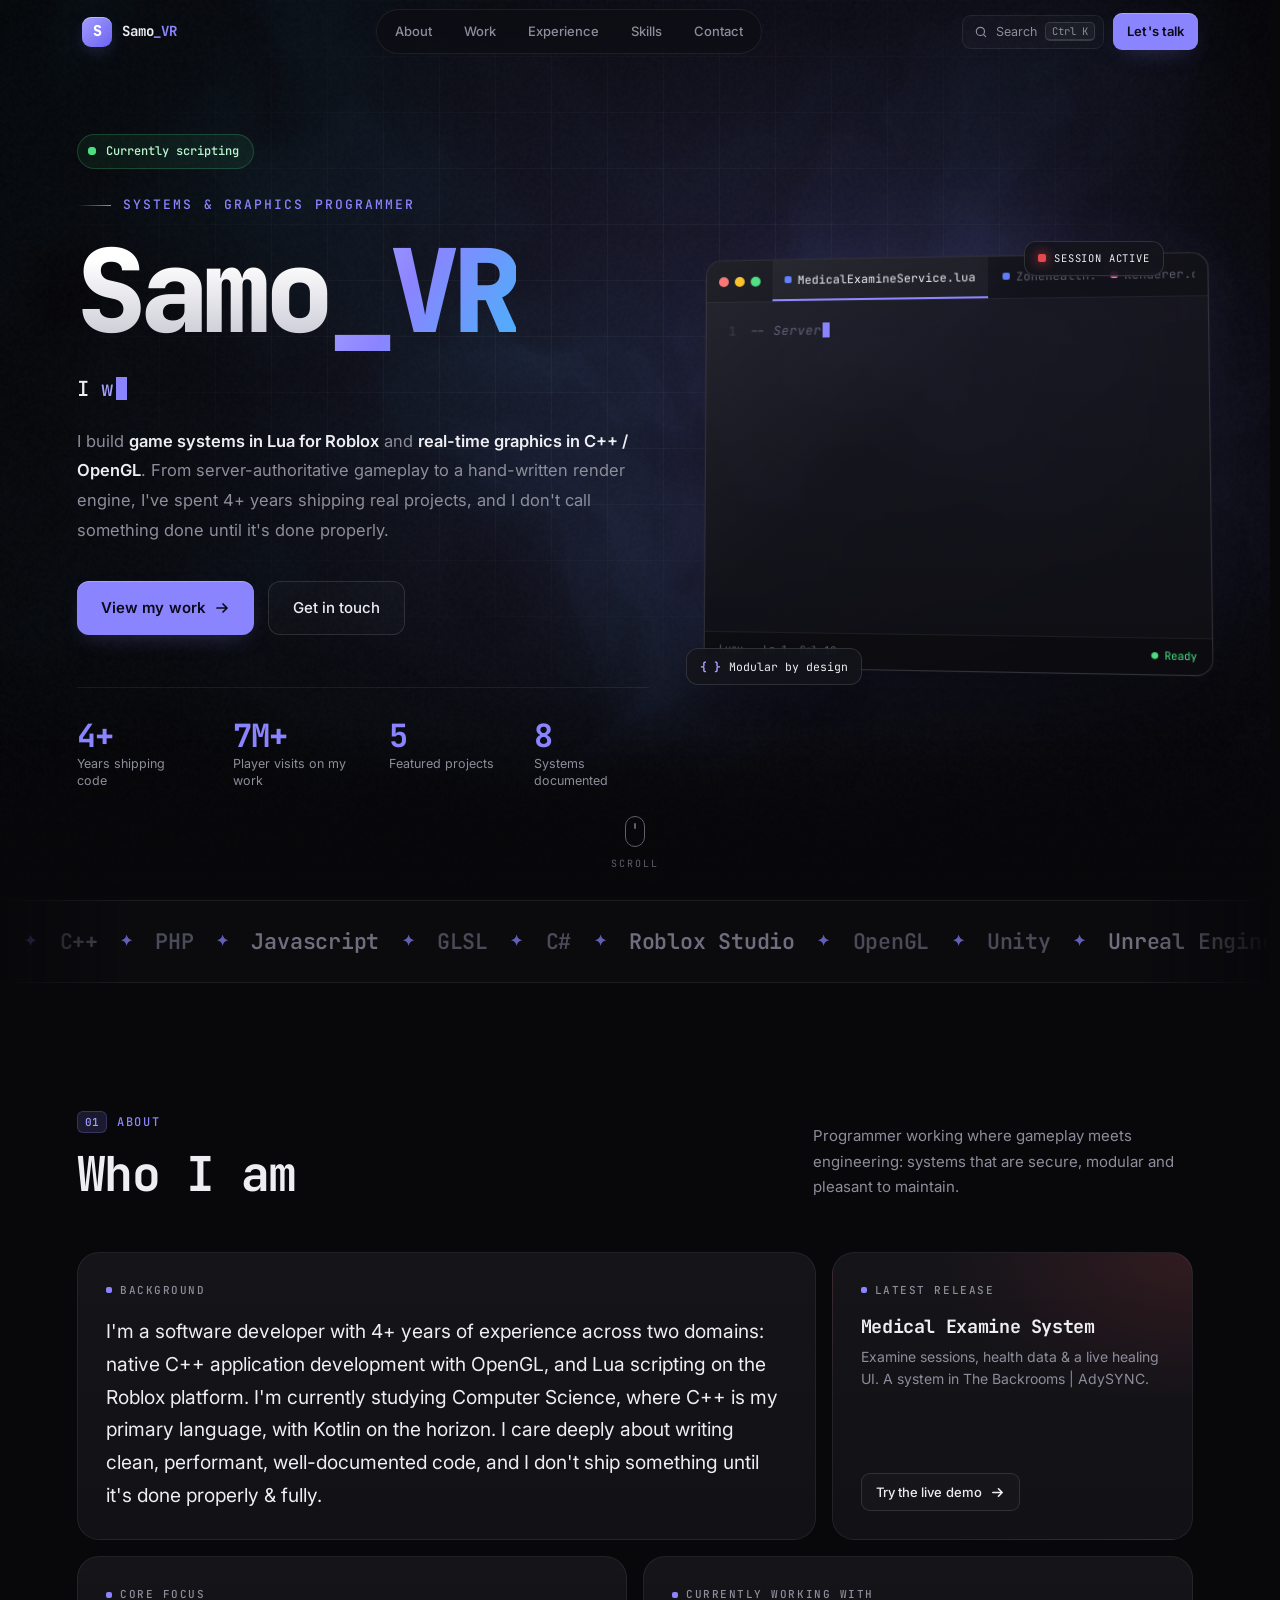
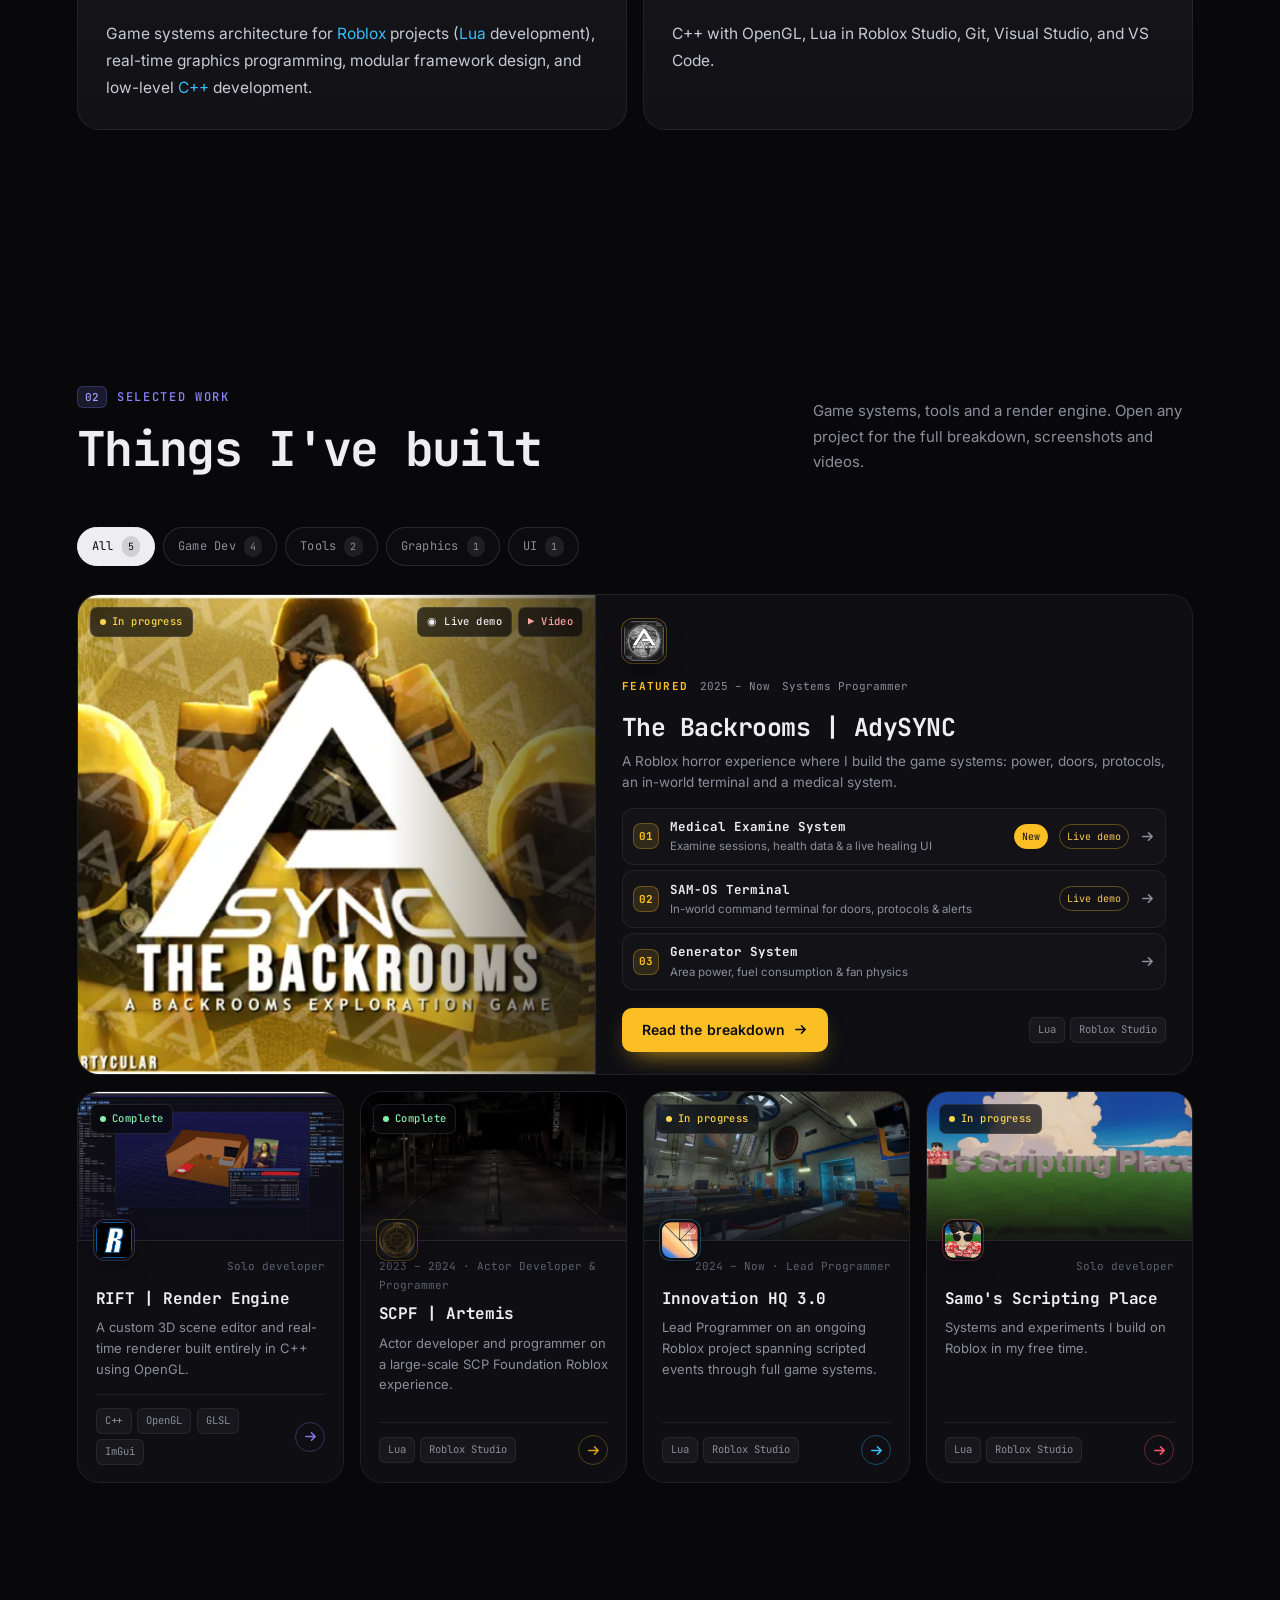
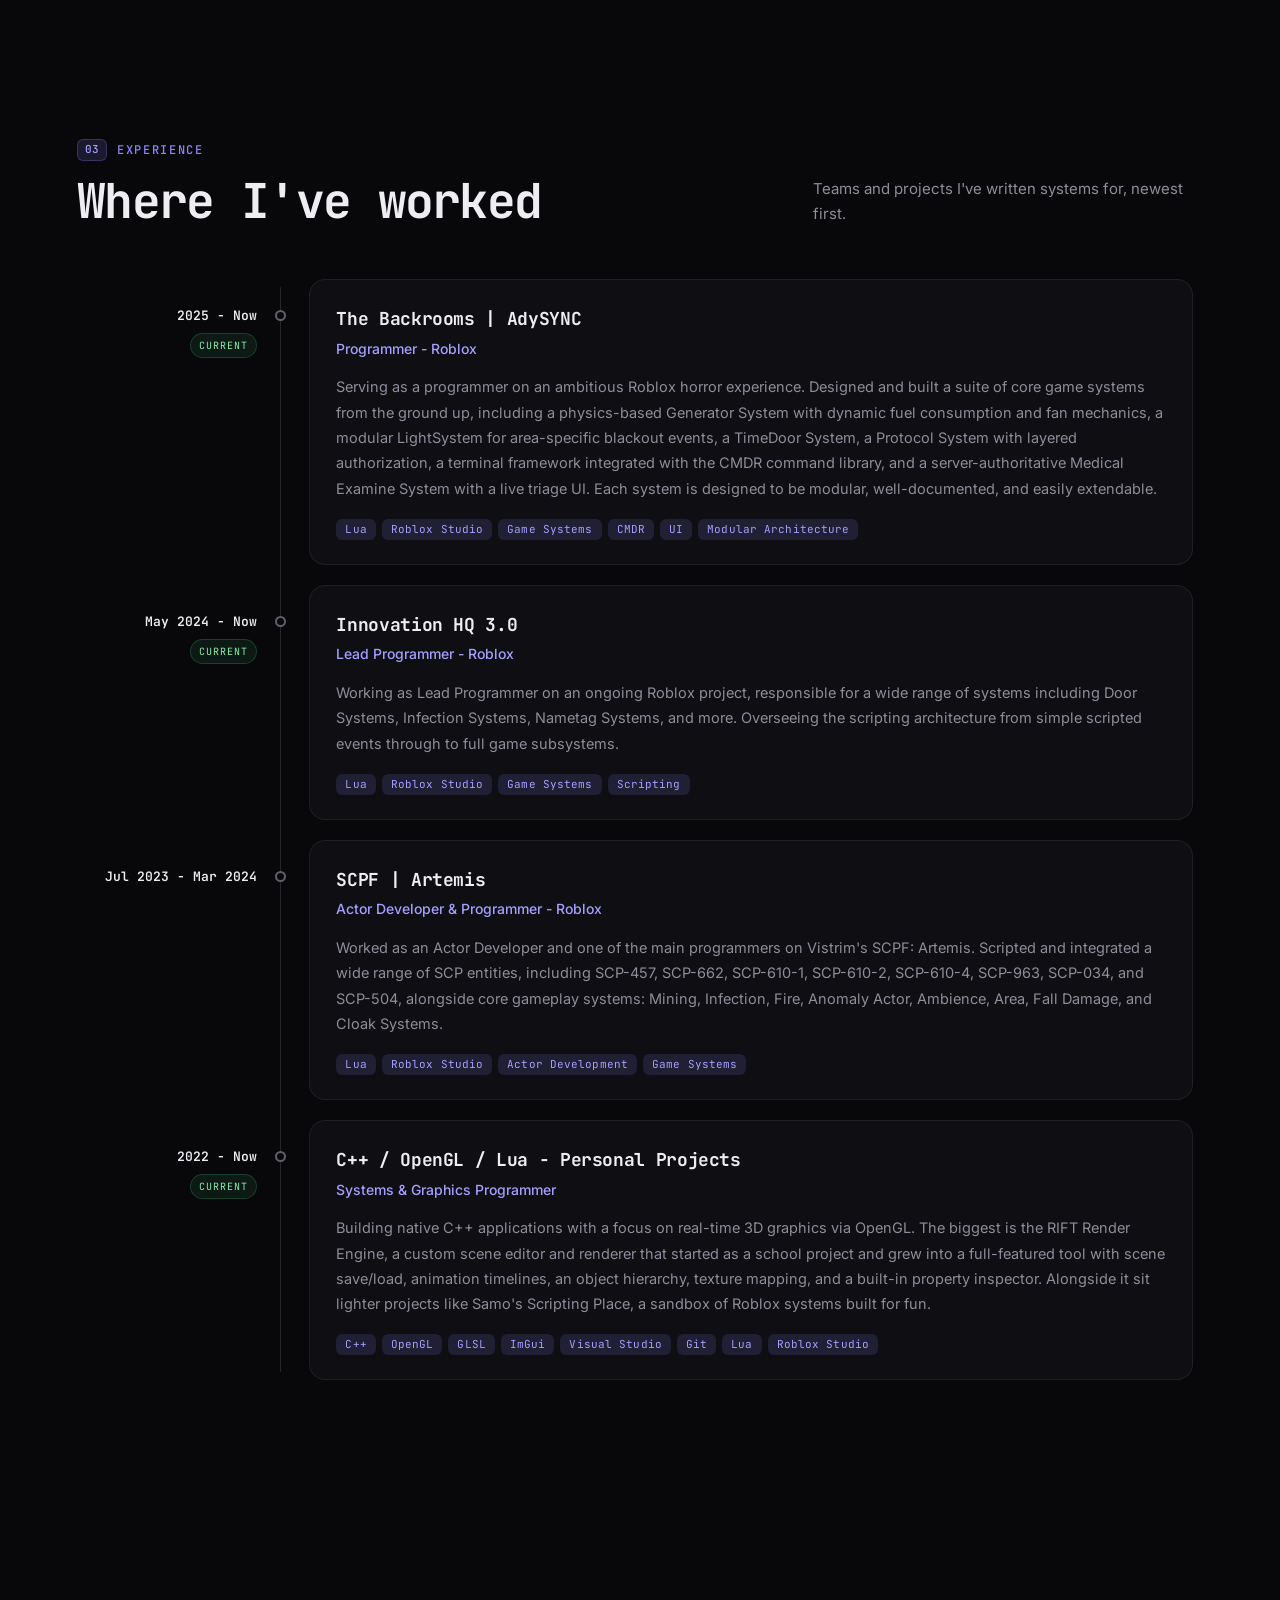
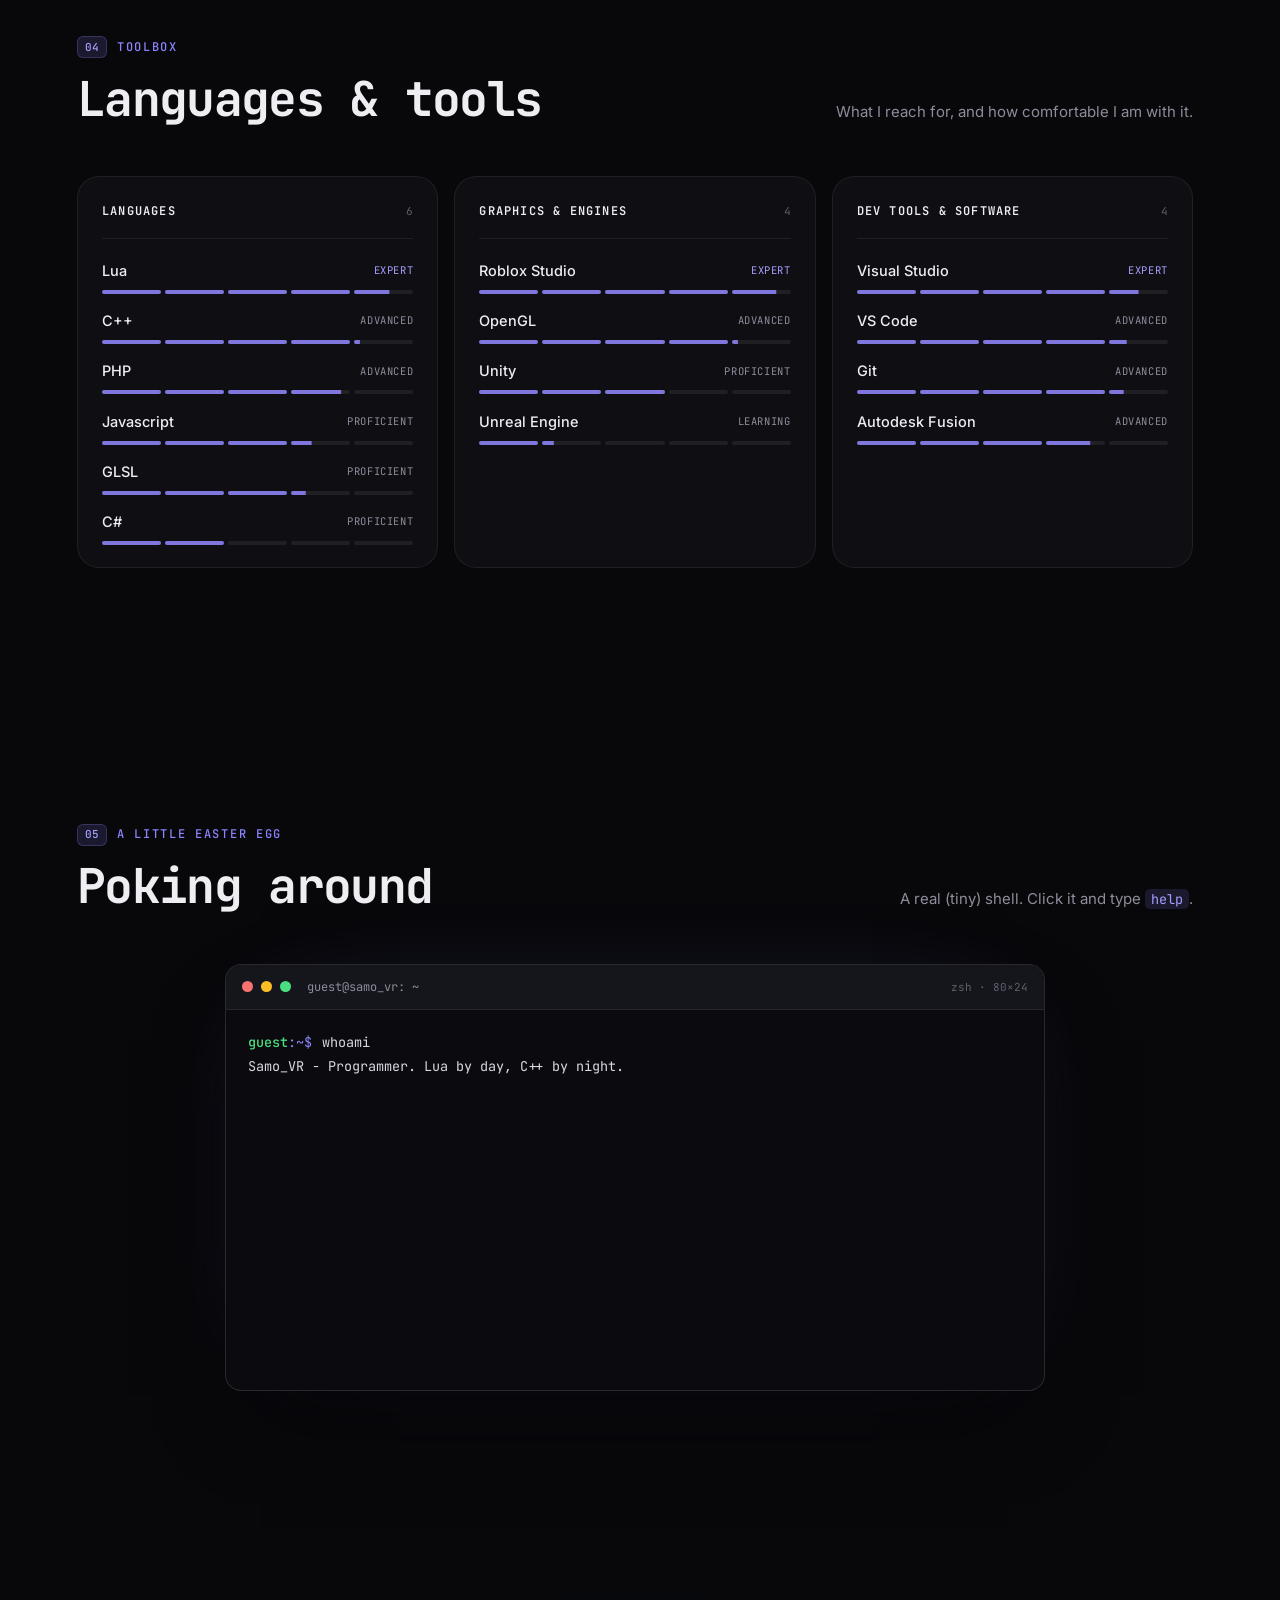
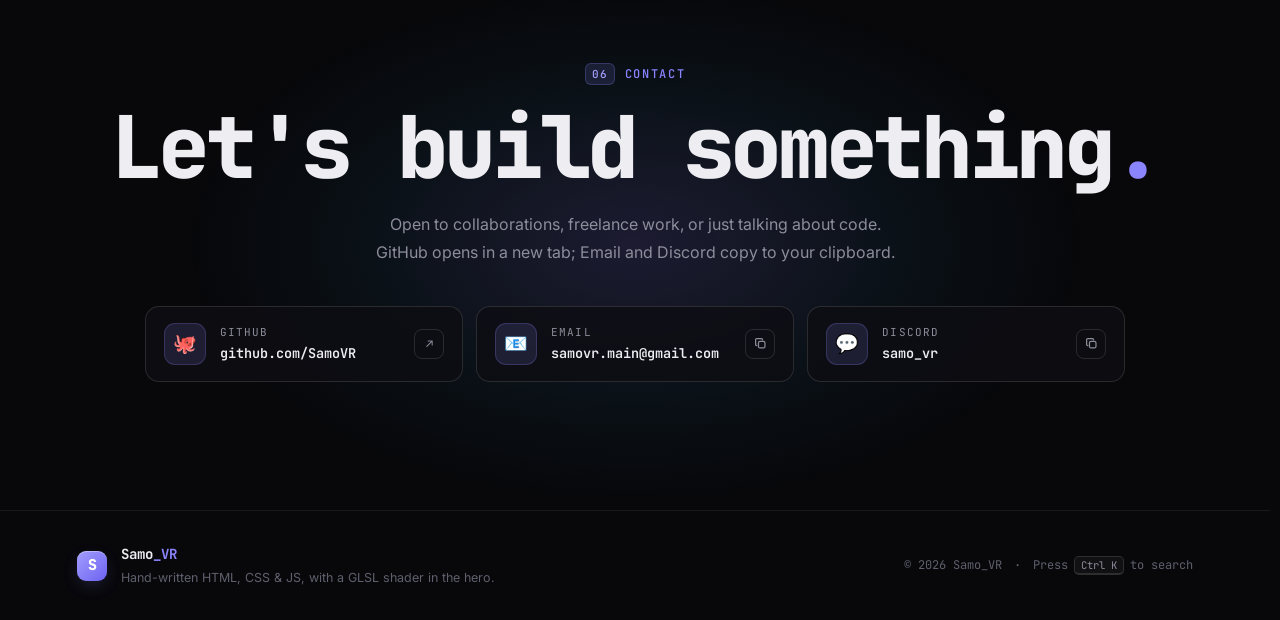
==== index.html @ 9af2785e "Fix stale-cache breakage, split site data, smaller project cards - Version every CSS/JS URL so deplo" ====
<!DOCTYPE html>
<html lang="en">
<head>
<meta charset="UTF-8">
<meta name="viewport" content="width=device-width, initial-scale=1.0">
<title>Samo_VR · Systems &amp; Graphics Programmer</title>

<!-- ── Discoverability basics ── -->
<meta name="description" content="Samo_VR builds server-authoritative game systems in Lua for Roblox and real-time graphics in C++ / OpenGL. Browse projects, systems breakdowns, videos and experience.">
<meta name="author" content="Samo_VR">
<link rel="canonical" href="https://samovr.github.io/">
<meta name="theme-color" content="#08080b">
<meta name="color-scheme" content="dark">

<!-- Open Graph (Facebook, Discord, LinkedIn, etc.) -->
<meta property="og:type" content="website">
<meta property="og:title" content="Samo_VR · Systems & Graphics Programmer">
<meta property="og:description" content="Game systems in Lua for Roblox, real-time graphics in C++ / OpenGL. Projects, system breakdowns and videos.">
<meta property="og:url" content="https://samovr.github.io/">
<meta property="og:site_name" content="Samo_VR">
<meta property="og:image" content="https://samovr.github.io/images/og-card.png">
<meta property="og:image:width" content="1200">
<meta property="og:image:height" content="630">
<meta property="og:image:alt" content="Samo_VR, Systems & Graphics Programmer">

<!-- Twitter Card -->
<meta name="twitter:card" content="summary_large_image">
<meta name="twitter:title" content="Samo_VR · Systems & Graphics Programmer">
<meta name="twitter:description" content="Game systems in Lua for Roblox, real-time graphics in C++ / OpenGL.">
<meta name="twitter:image" content="https://samovr.github.io/images/og-card.png">

<link rel="icon" href="images/favicon.svg" type="image/svg+xml">

<script type="application/ld+json">
{
  "@context": "https://schema.org",
  "@type": "Person",
  "name": "Samo_VR",
  "url": "https://samovr.github.io/",
  "jobTitle": "Systems & Graphics Programmer",
  "sameAs": ["https://github.com/SamoVR"],
  "knowsAbout": ["Lua", "Roblox Studio", "C++", "OpenGL", "GLSL", "Game systems architecture"]
}
</script>

<link rel="preconnect" href="https://fonts.googleapis.com">
<link rel="preconnect" href="https://fonts.gstatic.com" crossorigin>
<link href="https://fonts.googleapis.com/css2?family=Inter:wght@300;400;500;600;700&family=JetBrains+Mono:wght@400;500;600;700;800&display=swap" rel="stylesheet">
<link rel="stylesheet" href="css/shared.css?v=20261021c">
<link rel="stylesheet" href="css/portfolio.css?v=20261021c">
<link rel="stylesheet" href="css/medical-demo.css?v=20261021c">
<link rel="stylesheet" href="css/samos-demo.css?v=20261021c">
<script>
  document.documentElement.classList.add('js', 'js-reveal', 'js-hero');
  // if any script fails, never leave content hidden waiting for an animation
  window.addEventListener('error', function () { document.documentElement.classList.remove('js-reveal', 'js-hero'); });
</script>
</head>
<body>
<a class="skip-link" href="#main">Skip to content</a>
<div class="toast" id="toast" role="status" aria-live="polite"></div>
<div class="progress-bar" id="progress-bar" aria-hidden="true"></div>
<div class="cursor-glow" id="cursor-glow" aria-hidden="true"></div>

<!-- ════════ NAV ════════ -->
<header class="nav" id="nav">
  <a class="nav-logo" href="#top" aria-label="Samo_VR, back to top">
    <span class="nav-logo-mark" aria-hidden="true">S</span>
    <span class="nav-logo-text">Samo<span>_VR</span></span>
  </a>
  <nav class="nav-links" aria-label="Primary">
    <a href="#about">About</a>
    <a href="#projects">Work</a>
    <a href="#experience">Experience</a>
    <a href="#skills">Skills</a>
    <a href="#contact">Contact</a>
    <span class="nav-indicator" aria-hidden="true"></span>
  </nav>
  <div class="nav-actions">
    <button class="cmdk-trigger" id="cmdk-trigger" type="button" aria-label="Open command menu">
      <svg width="14" height="14" viewBox="0 0 24 24" fill="none" aria-hidden="true"><circle cx="11" cy="11" r="7" stroke="currentColor" stroke-width="2"/><path d="m20 20-3.5-3.5" stroke="currentColor" stroke-width="2" stroke-linecap="round"/></svg>
      <span class="cmdk-trigger-text">Search</span>
      <kbd id="cmdk-kbd">Ctrl K</kbd>
    </button>
    <a class="btn btn-primary btn-sm nav-cta" href="#contact">Let's talk</a>
    <button class="nav-toggle" id="nav-toggle" type="button" aria-label="Open menu" aria-expanded="false" aria-controls="mobile-menu">
      <span></span><span></span>
    </button>
  </div>
</header>

<div class="mobile-menu" id="mobile-menu" aria-hidden="true">
  <nav aria-label="Mobile">
    <a href="#top"><span>00</span>Home</a>
    <a href="#about"><span>01</span>About</a>
    <a href="#projects"><span>02</span>Work</a>
    <a href="#experience"><span>03</span>Experience</a>
    <a href="#skills"><span>04</span>Skills</a>
    <a href="#terminal-section" id="mobile-terminal-link"><span>05</span>Terminal</a>
    <a href="#contact"><span>06</span>Contact</a>
  </nav>
  <div class="mobile-menu-foot" id="mobile-menu-foot"></div>
</div>

<main id="main">

<!-- ════════ HERO ════════ -->
<section id="top" class="hero">
  <canvas class="hero-canvas" id="hero-canvas" aria-hidden="true"></canvas>
  <div class="hero-grid" aria-hidden="true"></div>
  <div class="container hero-inner">
    <div class="hero-copy">
      <div class="hero-status" id="hero-status" hidden>
        <span class="pulse-dot" aria-hidden="true"></span><span id="hero-status-text"></span>
      </div>
      <p class="hero-eyebrow" id="hero-eyebrow" data-hero>Systems &amp; Graphics Programmer</p>
      <h1 class="hero-name" data-hero><span class="hero-name-main" data-scramble="Samo">Samo</span><span class="hero-name-accent" data-scramble="_VR">_VR</span></h1>
      <p class="hero-role" data-hero>I <span class="hero-role-text" id="role-rotator">build game systems in Lua.</span><span class="hero-caret" aria-hidden="true"></span></p>
      <p class="hero-bio" id="hero-bio" data-hero></p>
      <div class="hero-cta" data-hero>
        <a class="btn btn-primary btn-lg magnetic" href="#projects">
          View my work
          <svg width="16" height="16" viewBox="0 0 16 16" fill="none" aria-hidden="true"><path d="M3 8h10m0 0L9 4m4 4-4 4" stroke="currentColor" stroke-width="1.7" stroke-linecap="round" stroke-linejoin="round"/></svg>
        </a>
        <a class="btn btn-outline btn-lg magnetic" href="#contact">Get in touch</a>
      </div>
      <dl class="hero-stats" id="hero-stats" data-hero></dl>
    </div>

    <div class="hero-visual" data-hero aria-hidden="true">
      <div class="code-card" id="code-card">
        <div class="code-head">
          <span class="code-dots"><i></i><i></i><i></i></span>
          <div class="code-tabs" id="code-tabs"></div>
        </div>
        <pre class="code-body"><code id="code-body"></code></pre>
        <div class="code-foot">
          <span id="code-lang">Lua</span>
          <span id="code-pos">Ln 1, Col 1</span>
          <span class="code-foot-ok">● Ready</span>
        </div>
      </div>
      <div class="float-chip chip-a"><span class="chip-dot red"></span>Session active</div>
      <div class="float-chip chip-b"><span class="chip-mono">{ }</span>Modular by design</div>
    </div>
  </div>
  <a class="scroll-cue" href="#about" aria-label="Scroll to About">
    <span class="scroll-cue-mouse"><span></span></span>
    <span class="scroll-cue-text">Scroll</span>
  </a>
</section>

<div class="marquee" aria-hidden="true">
  <div class="marquee-track" id="marquee-track"></div>
</div>

<!-- ════════ ABOUT ════════ -->
<section id="about" class="section">
  <div class="container">
    <header class="section-head" data-reveal>
      <div>
        <p class="section-tag"><span class="section-idx">01</span><span data-text="sections.about.tag">About</span></p>
        <h2 class="section-title" data-text="sections.about.title">Who I am</h2>
      </div>
      <p class="section-lede" data-text="sections.about.lede">Programmer working where gameplay meets engineering: systems that are secure, modular and pleasant to maintain.</p>
    </header>
    <div class="bento" id="about-grid"></div>
  </div>
</section>

<!-- ════════ PROJECTS ════════ -->
<section id="projects" class="section">
  <div class="container">
    <header class="section-head" data-reveal>
      <div>
        <p class="section-tag"><span class="section-idx">02</span><span data-text="sections.projects.tag">Selected work</span></p>
        <h2 class="section-title" data-text="sections.projects.title">Things I've built</h2>
      </div>
      <p class="section-lede" data-text="sections.projects.lede">Game systems, tools and a render engine. Open any project for the full breakdown, screenshots and videos.</p>
    </header>
    <div class="filter-bar" id="project-filter-bar" role="group" aria-label="Filter projects"></div>
    <div class="projects-grid" id="projects-container"></div>
    <p class="project-filter-empty" id="project-filter-empty" hidden>No projects match this filter.</p>
  </div>
</section>

<!-- ════════ EXPERIENCE ════════ -->
<section id="experience" class="section">
  <div class="container">
    <header class="section-head" data-reveal>
      <div>
        <p class="section-tag"><span class="section-idx">03</span><span data-text="sections.experience.tag">Experience</span></p>
        <h2 class="section-title" data-text="sections.experience.title">Where I've worked</h2>
      </div>
      <p class="section-lede" data-text="sections.experience.lede">Teams and projects I've written systems for, newest first.</p>
    </header>
    <div class="timeline" id="experience-container"></div>
  </div>
</section>

<!-- ════════ SKILLS ════════ -->
<section id="skills" class="section">
  <div class="container">
    <header class="section-head" data-reveal>
      <div>
        <p class="section-tag"><span class="section-idx">04</span><span data-text="sections.skills.tag">Toolbox</span></p>
        <h2 class="section-title" data-text="sections.skills.title">Languages &amp; tools</h2>
      </div>
      <p class="section-lede" data-text="sections.skills.lede">What I reach for, and how comfortable I am with it.</p>
    </header>
    <div class="skills-grid" id="skills-container"></div>
  </div>
</section>

<!-- ════════ TERMINAL (toggleable from admin) ════════ -->
<section id="terminal-section" class="section" hidden>
  <div class="container">
    <header class="section-head" data-reveal>
      <div>
        <p class="section-tag"><span class="section-idx">05</span><span data-text="sections.terminal.tag">A little easter egg</span></p>
        <h2 class="section-title" data-text="sections.terminal.title">Poking around</h2>
      </div>
      <p class="section-lede" data-html="sections.terminal.lede">A real (tiny) shell. Click it and type <code>help</code>.</p>
    </header>
    <div class="term-window" id="term-window" data-reveal>
      <div class="term-titlebar">
        <span class="term-dot r"></span><span class="term-dot y"></span><span class="term-dot g"></span>
        <span class="term-titlebar-label" id="term-title-label">guest@samo_vr: ~</span>
        <span class="term-titlebar-hint">zsh · 80×24</span>
      </div>
      <div class="term-body" id="term-body" data-lenis-prevent></div>
    </div>
  </div>
</section>

<!-- ════════ CONTACT ════════ -->
<section id="contact" class="section contact">
  <div class="contact-glow" aria-hidden="true"></div>
  <div class="container">
    <div class="contact-inner" data-reveal>
      <p class="section-tag"><span class="section-idx">06</span><span data-text="sections.contact.tag">Contact</span></p>
      <h2 class="contact-title"><span data-text="sections.contact.title" style="color:inherit">Let's build something</span><span>.</span></h2>
      <p class="contact-tagline" id="contact-tagline">Open to collaborations, freelance work, or just talking about code.</p>
      <div class="contact-links" id="contact-links"></div>
    </div>
  </div>
</section>

</main>

<footer class="footer">
  <div class="container footer-inner">
    <div class="footer-brand">
      <span class="nav-logo-mark" aria-hidden="true">S</span>
      <div>
        <div class="footer-name">Samo<span>_VR</span></div>
        <div class="footer-note" data-text="sections.footer.note">Hand-written HTML, CSS &amp; JS, with a GLSL shader in the hero.</div>
      </div>
    </div>
    <div class="footer-meta">
      <span>© <span id="footer-year">2026</span> Samo_VR</span>
      <span class="footer-sep">·</span>
      <button type="button" class="footer-link" id="footer-cmdk">Press <kbd>Ctrl K</kbd> to search</button>
    </div>
  </div>
</footer>

<button class="to-top" id="to-top" type="button" aria-label="Back to top">
  <svg viewBox="0 0 36 36" aria-hidden="true"><circle class="to-top-track" cx="18" cy="18" r="16"/><circle class="to-top-ring" id="to-top-ring" cx="18" cy="18" r="16"/></svg>
  <svg class="to-top-arrow" width="14" height="14" viewBox="0 0 16 16" fill="none" aria-hidden="true"><path d="M8 13V3m0 0L4 7m4-4 4 4" stroke="currentColor" stroke-width="1.8" stroke-linecap="round" stroke-linejoin="round"/></svg>
</button>

<!-- ════════ PROJECT DETAIL ════════ -->
<div class="pm-overlay" id="pm-overlay" hidden>
  <div class="pm-sheet" id="pm-sheet" role="dialog" aria-modal="true" aria-labelledby="pm-title" tabindex="-1">
    <header class="pm-bar">
      <div class="pm-bar-id">
        <span class="pm-icon" id="pm-icon"></span>
        <div class="pm-bar-text">
          <h2 class="pm-title" id="pm-title"></h2>
          <div class="pm-sub" id="pm-sub"></div>
        </div>
      </div>
      <div class="pm-bar-actions">
        <button class="icon-btn" id="pm-share" type="button" aria-label="Copy a link to this project" title="Copy link">
          <svg width="15" height="15" viewBox="0 0 24 24" fill="none" aria-hidden="true"><path d="M10 14a5 5 0 0 0 7.07 0l3-3a5 5 0 0 0-7.07-7.07l-1 1M14 10a5 5 0 0 0-7.07 0l-3 3a5 5 0 0 0 7.07 7.07l1-1" stroke="currentColor" stroke-width="2" stroke-linecap="round"/></svg>
        </button>
        <button class="icon-btn" id="pm-prev" type="button" aria-label="Previous project" title="Previous project">
          <svg width="15" height="15" viewBox="0 0 16 16" fill="none" aria-hidden="true"><path d="M10 3 5 8l5 5" stroke="currentColor" stroke-width="1.8" stroke-linecap="round" stroke-linejoin="round"/></svg>
        </button>
        <button class="icon-btn" id="pm-next" type="button" aria-label="Next project" title="Next project">
          <svg width="15" height="15" viewBox="0 0 16 16" fill="none" aria-hidden="true"><path d="m6 3 5 5-5 5" stroke="currentColor" stroke-width="1.8" stroke-linecap="round" stroke-linejoin="round"/></svg>
        </button>
        <button class="icon-btn pm-close" id="pm-close" type="button" aria-label="Close" title="Close (Esc)">
          <svg width="14" height="14" viewBox="0 0 16 16" fill="none" aria-hidden="true"><path d="m3 3 10 10M13 3 3 13" stroke="currentColor" stroke-width="1.8" stroke-linecap="round"/></svg>
        </button>
      </div>
    </header>

    <div class="pm-scroll" id="pm-scroll" data-lenis-prevent>
      <div class="pm-media" id="pm-media"></div>

      <div class="pm-content">
        <div class="pm-main">
          <section class="pm-block">
            <h3 class="pm-label">About this project</h3>
            <div class="pm-desc" id="pm-desc"></div>
          </section>
          <section class="pm-block" id="pm-video-sec" hidden>
            <h3 class="pm-label">Showcase video</h3>
            <div id="pm-video"></div>
          </section>
          <section class="pm-block" id="pm-demo-sec" hidden>
            <div class="pm-label-row">
              <h3 class="pm-label">Try it: interactive replica</h3>
              <span class="pm-label-note">Runs in your browser, built from the system's own rules</span>
            </div>
            <div id="pm-demo"></div>
          </section>
          <section class="pm-block" id="pm-systems-sec" hidden></section>
        </div>

        <aside class="pm-side">
          <dl class="pm-facts" id="pm-facts"></dl>
          <div class="pm-side-block" id="pm-highlights-wrap" hidden>
            <h3 class="pm-label">Highlights</h3>
            <ul class="pm-highlights" id="pm-highlights"></ul>
          </div>
          <div class="pm-side-block">
            <h3 class="pm-label">Stack</h3>
            <div class="pm-tags" id="pm-tags"></div>
          </div>
          <div class="pm-links" id="pm-links"></div>
        </aside>
      </div>

      <nav class="pm-footer" id="pm-footer" aria-label="More projects"></nav>
    </div>
  </div>
</div>

<!-- ════════ LIGHTBOX (full-res viewer) ════════ -->
<div class="lb-overlay" id="lb-overlay" hidden>
  <div class="lb-count" id="lb-count"></div>
  <button class="lb-close" id="lb-close-btn" type="button" aria-label="Close">
    <svg width="16" height="16" viewBox="0 0 16 16" fill="none" aria-hidden="true"><path d="m3 3 10 10M13 3 3 13" stroke="currentColor" stroke-width="1.8" stroke-linecap="round"/></svg>
  </button>
  <button class="lb-nav prev" id="lb-prev-btn" type="button" aria-label="Previous">
    <svg width="18" height="18" viewBox="0 0 16 16" fill="none" aria-hidden="true"><path d="M10 3 5 8l5 5" stroke="currentColor" stroke-width="1.8" stroke-linecap="round" stroke-linejoin="round"/></svg>
  </button>
  <div class="lb-stage" id="lb-stage"></div>
  <button class="lb-nav next" id="lb-next-btn" type="button" aria-label="Next">
    <svg width="18" height="18" viewBox="0 0 16 16" fill="none" aria-hidden="true"><path d="m6 3 5 5-5 5" stroke="currentColor" stroke-width="1.8" stroke-linecap="round" stroke-linejoin="round"/></svg>
  </button>
</div>

<!-- ════════ COMMAND PALETTE ════════ -->
<div class="cmdk" id="cmdk" hidden>
  <div class="cmdk-box" role="dialog" aria-modal="true" aria-label="Command menu">
    <div class="cmdk-input-row">
      <svg width="16" height="16" viewBox="0 0 24 24" fill="none" aria-hidden="true"><circle cx="11" cy="11" r="7" stroke="currentColor" stroke-width="2"/><path d="m20 20-3.5-3.5" stroke="currentColor" stroke-width="2" stroke-linecap="round"/></svg>
      <input id="cmdk-input" type="text" placeholder="Search projects, sections, actions…" autocomplete="off" spellcheck="false" aria-controls="cmdk-list" aria-label="Search">
      <kbd>Esc</kbd>
    </div>
    <div class="cmdk-list" id="cmdk-list" role="listbox" data-lenis-prevent></div>
    <div class="cmdk-foot"><span><kbd>↑</kbd><kbd>↓</kbd> to navigate</span><span><kbd>↵</kbd> to select</span></div>
  </div>
</div>

<script src="vendor/gsap.min.js?v=20261021c" defer></script>
<script src="vendor/ScrollTrigger.min.js?v=20261021c" defer></script>
<script src="vendor/lenis.min.js?v=20261021c" defer></script>
<script src="js/site-data.js?v=20261021c" defer></script>
<script src="js/shared-data.js?v=20261021c" defer></script>
<script src="js/tab-format.js?v=20261021c" defer></script>
<script src="js/hero-shader.js?v=20261021c" defer></script>
<script src="js/medical-demo.js?v=20261021c" defer></script>
<script src="js/samos-demo.js?v=20261021c" defer></script>
<script src="js/terminal.js?v=20261021c" defer></script>
<script src="js/portfolio.js?v=20261021c" defer></script>
<script src="js/fx.js?v=20261021c" defer></script>
</body>
</html>
---- css/shared.css ----
/* ════════════════════════════════════════════════
   SHARED — design tokens, reset, primitives
   Used by index.html, admin.html and 404.html
   ════════════════════════════════════════════════ */

:root{
  --bg:#08080b;--bg2:#0e0e13;--bg3:#15151c;--bg4:#1c1c25;
  --border:rgba(255,255,255,.07);--border2:rgba(255,255,255,.12);--border3:rgba(255,255,255,.2);
  --text:#ededf2;--muted:#8d8d9b;--muted2:#5f5f6d;
  --accent:#8b84ff;--accent-hi:#a59fff;--accent-2:#38bdf8;
  --accent-dim:rgba(139,132,255,.14);--accent-glow:rgba(139,132,255,.35);
  --ok:#4ade80;--warn:#fbbf24;--bad:#f87171;
  --mono:'JetBrains Mono',ui-monospace,SFMono-Regular,Menlo,Consolas,monospace;
  --sans:'Inter',system-ui,-apple-system,'Segoe UI',Roboto,sans-serif;
  --r:10px;--rl:16px;--rxl:22px;
  --ease:cubic-bezier(.16,1,.3,1);
  --ease-io:cubic-bezier(.65,0,.35,1);
}

*,*::before,*::after{box-sizing:border-box;margin:0;padding:0}
html{scroll-behavior:smooth;-webkit-text-size-adjust:100%}
body{background:var(--bg);color:var(--text);font-family:var(--sans);font-size:16px;line-height:1.7;-webkit-font-smoothing:antialiased;-moz-osx-font-smoothing:grayscale;text-rendering:optimizeLegibility}
img,video,svg,canvas{display:block;max-width:100%}
button{font:inherit;color:inherit}
[hidden]{display:none !important}
::selection{background:rgba(139,132,255,.35);color:#fff}

/* focus visibility kept everywhere for accessibility */
a:focus-visible,button:focus-visible,input:focus-visible,textarea:focus-visible,select:focus-visible,[contenteditable]:focus-visible,[tabindex]:focus-visible{
  outline:2px solid var(--accent);outline-offset:3px;
}

/* Reduced motion: no smooth scrolling here; big movement is switched off
   per-feature in the page styles/scripts, so the site still feels alive
   (fades, typing, hover feedback) instead of looking frozen. */
@media (prefers-reduced-motion: reduce){
  html{scroll-behavior:auto}
}

/* ── shared buttons ── */
.btn{display:inline-flex;align-items:center;justify-content:center;gap:8px;font-size:14px;font-family:var(--sans);font-weight:500;letter-spacing:.005em;padding:10px 20px;border-radius:var(--r);text-decoration:none;transition:background .2s,border-color .2s,color .2s,box-shadow .25s,transform .25s var(--ease);cursor:pointer;border:none;white-space:nowrap}
.btn-primary{background:var(--accent);color:#0b0a1a;font-weight:600;box-shadow:0 8px 24px -10px var(--accent-glow),inset 0 1px 0 rgba(255,255,255,.25)}
.btn-primary:hover{background:var(--accent-hi);box-shadow:0 12px 30px -10px rgba(139,132,255,.6),inset 0 1px 0 rgba(255,255,255,.3)}
.btn-outline{background:rgba(255,255,255,.02);color:var(--text);border:1px solid var(--border2)}
.btn-outline:hover{border-color:rgba(139,132,255,.6);color:#fff;background:rgba(139,132,255,.08)}
.btn-sm{padding:7px 14px;font-size:13px;border-radius:9px}
.btn-lg{padding:13px 24px;font-size:15px;border-radius:12px}

/* ── shared toast ── */
.toast{position:fixed;bottom:1.75rem;left:50%;transform:translateX(-50%) translateY(16px);background:rgba(22,22,32,.92);backdrop-filter:blur(12px);-webkit-backdrop-filter:blur(12px);border:1px solid rgba(139,132,255,.4);color:var(--text);font-family:var(--mono);font-size:12.5px;padding:10px 18px;border-radius:12px;z-index:9999;opacity:0;transition:opacity .3s,transform .4s var(--ease);pointer-events:none;white-space:nowrap;max-width:90vw;overflow:hidden;text-overflow:ellipsis;box-shadow:0 18px 40px -16px rgba(0,0,0,.7)}
.toast.show{opacity:1;transform:translateX(-50%) translateY(0)}

/* ── shared tag chip ── */
.tag{display:inline-flex;align-items:center;font-family:var(--mono);font-size:11px;line-height:1;padding:5px 9px;background:var(--accent-dim);color:var(--accent-hi);border-radius:6px;letter-spacing:.01em}

kbd{font-family:var(--mono);font-size:10.5px;line-height:1;padding:3px 6px;border-radius:5px;border:1px solid var(--border2);border-bottom-width:2px;background:rgba(255,255,255,.04);color:var(--muted)}

/* ── scrollbar tuned to dark theme ── */
::-webkit-scrollbar{width:10px;height:10px}
::-webkit-scrollbar-track{background:transparent}
::-webkit-scrollbar-thumb{background:rgba(255,255,255,.1);border-radius:8px;border:2px solid transparent;background-clip:padding-box}
::-webkit-scrollbar-thumb:hover{background:rgba(139,132,255,.5);background-clip:padding-box}
html{scrollbar-width:thin;scrollbar-color:rgba(255,255,255,.14) transparent}
---- css/portfolio.css ----
/* ════════════════════════════════════════════════
   PORTFOLIO — index.html specific styles
   ════════════════════════════════════════════════ */

/* Lenis smooth-scroll housekeeping */
html.lenis,html.lenis body{height:auto}
.lenis:not(.lenis-autoToggle).lenis-stopped{overflow:clip}
.lenis [data-lenis-prevent]{overscroll-behavior:contain}
.lenis.lenis-smooth iframe{pointer-events:none}
html.lenis{scroll-behavior:auto}

html{scrollbar-gutter:stable}
body{overflow-x:clip}
body.no-scroll{overflow:hidden}

.container{width:100%;max-width:1180px;margin:0 auto;padding:0 2rem}
.section{position:relative;padding:8rem 0}
section[id]{scroll-margin-top:72px}

/* ── skip link / progress / cursor glow ── */
.skip-link{position:fixed;top:-100px;left:1rem;z-index:99999;background:var(--accent);color:#0b0a1a;padding:10px 18px;border-radius:10px;font-family:var(--mono);font-size:13px;font-weight:700;text-decoration:none;transition:top .2s}
.skip-link:focus{top:1rem}
.progress-bar{position:fixed;top:0;left:0;height:2px;width:100%;transform-origin:0 50%;transform:scaleX(0);background:linear-gradient(90deg,var(--accent),var(--accent-2));z-index:1001;pointer-events:none}
.cursor-glow{position:fixed;left:0;top:0;width:520px;height:520px;margin:-260px 0 0 -260px;border-radius:50%;pointer-events:none;z-index:-1;opacity:0;
  background:radial-gradient(circle,rgba(139,132,255,.09) 0%,rgba(139,132,255,.035) 35%,transparent 68%);transition:opacity .5s;will-change:transform}
.cursor-glow.on{opacity:1}

/* ════════════════ NAV ════════════════ */
.nav{position:fixed;top:0;left:0;right:0;z-index:1000;display:flex;align-items:center;justify-content:space-between;gap:1rem;
  height:64px;padding:0 max(1.5rem,calc((100vw - 1180px) / 2 + 2rem));
  transition:transform .45s var(--ease),background .3s,border-color .3s,backdrop-filter .3s;border-bottom:1px solid transparent}
.nav.scrolled{background:rgba(8,8,11,.72);backdrop-filter:blur(16px) saturate(140%);-webkit-backdrop-filter:blur(16px) saturate(140%);border-bottom-color:var(--border)}
.nav.hide{transform:translateY(-100%)}
.nav-logo{display:flex;align-items:center;gap:10px;text-decoration:none;color:var(--text)}
.nav-logo-mark{width:30px;height:30px;border-radius:9px;display:grid;place-items:center;font-family:var(--mono);font-weight:800;font-size:15px;color:#fff;
  background:linear-gradient(135deg,#a39dff,#6c63f0);box-shadow:0 6px 18px -6px var(--accent-glow),inset 0 1px 0 rgba(255,255,255,.35);flex-shrink:0}
.nav-logo-text{font-family:var(--mono);font-size:14px;font-weight:700;letter-spacing:-.01em}
.nav-logo-text span{color:var(--accent)}
.nav-links{position:relative;display:flex;align-items:center;gap:.25rem;padding:4px;border-radius:999px;border:1px solid var(--border);background:rgba(14,14,19,.55);backdrop-filter:blur(10px);-webkit-backdrop-filter:blur(10px)}
.nav-links a{position:relative;z-index:1;font-size:13px;font-weight:500;color:var(--muted);text-decoration:none;padding:6px 14px;border-radius:999px;transition:color .25s}
.nav-links a:hover{color:var(--text)}
.nav-links a.active{color:#fff}
.nav-indicator{position:absolute;z-index:0;top:4px;bottom:4px;left:0;width:0;border-radius:999px;background:rgba(139,132,255,.16);border:1px solid rgba(139,132,255,.32);opacity:0;transition:transform .45s var(--ease),width .45s var(--ease),opacity .3s}
.nav-actions{display:flex;align-items:center;gap:.6rem}
.cmdk-trigger{display:inline-flex;align-items:center;gap:8px;height:34px;padding:0 8px 0 11px;border-radius:9px;border:1px solid var(--border);background:rgba(255,255,255,.02);color:var(--muted);font-size:12.5px;cursor:pointer;transition:border-color .2s,color .2s,background .2s}
.cmdk-trigger:hover{color:var(--text);border-color:var(--border2);background:rgba(255,255,255,.04)}
.nav-toggle{display:none;width:38px;height:38px;border-radius:10px;border:1px solid var(--border2);background:rgba(255,255,255,.03);cursor:pointer;position:relative}
.nav-toggle span{position:absolute;left:11px;right:11px;height:1.5px;background:var(--text);border-radius:2px;transition:transform .35s var(--ease),top .35s var(--ease)}
.nav-toggle span:nth-child(1){top:15px}.nav-toggle span:nth-child(2){top:21px}
.nav-toggle.open span:nth-child(1){top:18px;transform:rotate(45deg)}
.nav-toggle.open span:nth-child(2){top:18px;transform:rotate(-45deg)}

.mobile-menu{position:fixed;inset:0;z-index:999;padding:88px 1.5rem 2rem;display:flex;flex-direction:column;justify-content:space-between;
  background:rgba(8,8,11,.96);backdrop-filter:blur(18px);-webkit-backdrop-filter:blur(18px);
  opacity:0;visibility:hidden;transition:opacity .35s var(--ease),visibility .35s}
.mobile-menu.open{opacity:1;visibility:visible}
.mobile-menu nav{display:flex;flex-direction:column}
.mobile-menu nav a{display:flex;align-items:baseline;gap:1rem;padding:.85rem 0;border-bottom:1px solid var(--border);font-family:var(--mono);font-size:clamp(1.4rem,6.5vw,2rem);font-weight:700;letter-spacing:-.02em;color:var(--text);text-decoration:none;
  opacity:0;transform:translateY(14px);transition:opacity .45s var(--ease),transform .45s var(--ease),color .2s}
.mobile-menu nav a span{font-size:12px;font-weight:500;color:var(--accent);letter-spacing:.05em}
.mobile-menu nav a.active{color:var(--accent-hi)}
.mobile-menu.open nav a{opacity:1;transform:none}
.mobile-menu.open nav a:nth-child(2){transition-delay:.04s}.mobile-menu.open nav a:nth-child(3){transition-delay:.08s}
.mobile-menu.open nav a:nth-child(4){transition-delay:.12s}.mobile-menu.open nav a:nth-child(5){transition-delay:.16s}.mobile-menu.open nav a:nth-child(6){transition-delay:.2s}.mobile-menu.open nav a:nth-child(7){transition-delay:.24s}
.mobile-menu-foot{display:flex;flex-wrap:wrap;gap:.5rem}

/* ════════════════ SECTION HEADINGS ════════════════ */
.section-head{display:flex;align-items:flex-end;justify-content:space-between;gap:2rem;margin-bottom:3.25rem;flex-wrap:wrap}
.section-tag{display:flex;align-items:center;gap:10px;font-family:var(--mono);font-size:12px;font-weight:500;color:var(--accent);letter-spacing:.14em;text-transform:uppercase;margin-bottom:.9rem}
.section-idx{display:inline-flex;align-items:center;justify-content:center;min-width:30px;height:22px;padding:0 6px;border-radius:6px;font-size:11px;letter-spacing:.02em;color:var(--accent-hi);background:var(--accent-dim);border:1px solid rgba(139,132,255,.25)}
.section-title{font-family:var(--mono);font-size:clamp(2rem,4.2vw,3rem);font-weight:700;letter-spacing:-.035em;line-height:1.08}
.section-lede{max-width:380px;font-size:15px;line-height:1.7;color:var(--muted)}
.section-lede code{font-family:var(--mono);font-size:.9em;color:var(--accent-hi);background:var(--accent-dim);padding:1px 6px;border-radius:5px}

/* ════════════════ HERO ════════════════ */
.hero{position:relative;min-height:100vh;min-height:100svh;display:flex;align-items:center;padding:120px 0 96px;overflow:hidden;isolation:isolate}
.hero-canvas{position:absolute;inset:0;width:100%;height:100%;z-index:-2;background:radial-gradient(ellipse 80% 60% at 30% 30%,rgba(139,132,255,.16),transparent 70%),var(--bg)}
.hero-grid{position:absolute;inset:0;z-index:-1;pointer-events:none;
  background-image:linear-gradient(rgba(255,255,255,.035) 1px,transparent 1px),linear-gradient(90deg,rgba(255,255,255,.035) 1px,transparent 1px);
  background-size:56px 56px;background-position:center top;
  -webkit-mask-image:radial-gradient(ellipse 75% 65% at 50% 35%,#000 20%,transparent 75%);mask-image:radial-gradient(ellipse 75% 65% at 50% 35%,#000 20%,transparent 75%)}
.hero::after{content:'';position:absolute;left:0;right:0;bottom:0;height:160px;z-index:-1;background:linear-gradient(transparent,var(--bg));pointer-events:none}
.hero-inner{display:grid;grid-template-columns:minmax(0,1.08fr) minmax(0,.92fr);align-items:center;gap:3.5rem}
.hero-copy{min-width:0}

.hero-status{display:inline-flex;align-items:center;gap:.6rem;margin-bottom:1.6rem;padding:6px 14px 6px 10px;border-radius:999px;
  font-family:var(--mono);font-size:12px;font-weight:500;color:#bbf7d0;background:rgba(74,222,128,.07);border:1px solid rgba(74,222,128,.22)}
.pulse-dot{position:relative;width:8px;height:8px;border-radius:50%;background:#4ade80;flex-shrink:0}
.pulse-dot::after{content:'';position:absolute;inset:0;border-radius:50%;background:#4ade80;animation:ping 1.6s cubic-bezier(0,0,.2,1) infinite}
@keyframes ping{75%,100%{transform:scale(2.4);opacity:0}}

.hero-eyebrow{display:flex;align-items:center;gap:12px;font-family:var(--mono);font-size:13px;font-weight:500;color:var(--accent);letter-spacing:.16em;text-transform:uppercase;margin-bottom:1.25rem}
.hero-eyebrow::before{content:'';width:34px;height:1px;background:linear-gradient(90deg,transparent,var(--accent))}
.hero-name{font-family:var(--mono);font-size:clamp(3.2rem,9vw,7.2rem);font-weight:800;line-height:.95;letter-spacing:-.055em;margin-bottom:1.6rem;white-space:nowrap}
.hero-name-main{background:linear-gradient(180deg,#fff 30%,#b9b9c8);-webkit-background-clip:text;background-clip:text;color:transparent}
.hero-name-accent{background:linear-gradient(120deg,#b3adff 0%,var(--accent) 45%,var(--accent-2) 110%);-webkit-background-clip:text;background-clip:text;color:transparent}
.hero-role{font-family:var(--mono);font-size:clamp(1rem,1.9vw,1.3rem);font-weight:500;color:var(--text);margin-bottom:1.25rem;min-height:1.6em}
.hero-role-text{color:var(--accent-hi)}
.hero-caret{display:inline-block;width:.55em;height:1.1em;margin-left:3px;vertical-align:-.18em;background:var(--accent);animation:caret 1s steps(1) infinite}
@keyframes caret{50%{opacity:0}}
.hero-bio{max-width:560px;font-size:16.5px;line-height:1.8;color:var(--muted);margin-bottom:2.25rem}
.hero-bio strong{color:var(--text);font-weight:600}
.hero-cta{display:flex;flex-wrap:wrap;gap:.85rem}
.hero-stats{display:grid;grid-template-columns:repeat(4,minmax(0,auto));justify-content:start;gap:1rem 2.5rem;margin-top:3.25rem;padding-top:2rem;border-top:1px solid var(--border)}
.hero-stat dt{order:2;font-size:12.5px;color:var(--muted);margin-top:4px;line-height:1.35;max-width:130px}
.hero-stat{display:flex;flex-direction:column}
.hero-stat dd{order:1;font-family:var(--mono);font-size:2rem;font-weight:700;letter-spacing:-.03em;line-height:1}
.hero-stat dd span{color:var(--accent)}

/* code card */
.hero-visual{position:relative;min-width:0}
.code-card{position:relative;border-radius:16px;overflow:hidden;
  background:linear-gradient(180deg,rgba(24,24,33,.82),rgba(14,14,19,.9));border:1px solid var(--border2);
  box-shadow:0 40px 90px -30px rgba(0,0,0,.8),0 0 0 1px rgba(255,255,255,.02),0 0 120px -50px var(--accent-glow);
  backdrop-filter:blur(14px);-webkit-backdrop-filter:blur(14px);transform:perspective(1400px) rotateY(-7deg) rotateX(3deg);transform-origin:left center;transition:transform .8s var(--ease)}
.hero-visual:hover .code-card{transform:perspective(1400px) rotateY(-2deg) rotateX(1deg)}
.code-card::before{content:'';position:absolute;inset:0;border-radius:inherit;pointer-events:none;background:linear-gradient(135deg,rgba(255,255,255,.06),transparent 40%)}
.code-head{display:flex;align-items:center;gap:12px;padding:0 12px;height:42px;border-bottom:1px solid var(--border);background:rgba(0,0,0,.25)}
.code-dots{display:flex;gap:6px;flex-shrink:0}
.code-dots i{width:10px;height:10px;border-radius:50%;background:#3a3a46}
.code-dots i:nth-child(1){background:#f87171}.code-dots i:nth-child(2){background:#fbbf24}.code-dots i:nth-child(3){background:#4ade80}
.code-tabs{display:flex;gap:2px;height:100%;overflow:hidden;min-width:0}
.code-tab{display:flex;align-items:center;gap:6px;flex:0 1 auto;min-width:0;padding:0 12px;height:100%;font-family:var(--mono);font-size:11.5px;color:var(--muted2);border-bottom:2px solid transparent;white-space:nowrap;overflow:hidden;text-overflow:ellipsis;transition:color .3s,border-color .3s}
.code-tab.active{color:var(--text);border-bottom-color:var(--accent);background:rgba(255,255,255,.045);flex-shrink:0}
.code-tab i{width:7px;height:7px;border-radius:2px;background:#5c7cfa;flex-shrink:0}
.code-tab[data-lang=cpp] i{background:#f472b6}
.code-body{margin:0;padding:18px 18px 18px 0;height:328px;overflow:hidden;font-family:var(--mono);font-size:12.5px;line-height:1.75;color:#cfd0dc;tab-size:4;counter-reset:ln}
.code-body code{display:block;font-family:inherit;white-space:pre-wrap;overflow-wrap:anywhere}
.code-line{display:block;padding-left:3.4em;position:relative}
.code-line::before{counter-increment:ln;content:counter(ln);position:absolute;left:0;width:2.4em;text-align:right;color:#3e3e4c}
.code-cursor{display:inline-block;width:7px;height:1.15em;vertical-align:-.2em;background:var(--accent);margin-left:1px;animation:caret 1s steps(1) infinite}
.tok-c{color:#5f6377;font-style:italic}.tok-s{color:#a5e3a0}.tok-k{color:#c4b5fd}.tok-n{color:#fdba74}.tok-f{color:#7dd3fc}.tok-p{color:#8b8ba0}.tok-t{color:#f9a8d4}
.code-foot{display:flex;gap:1.25rem;padding:8px 14px;border-top:1px solid var(--border);font-family:var(--mono);font-size:10.5px;color:var(--muted2);background:rgba(0,0,0,.2)}
.code-foot-ok{margin-left:auto;color:#4ade80}
.float-chip{position:absolute;display:inline-flex;align-items:center;gap:8px;padding:8px 13px;border-radius:12px;font-family:var(--mono);font-size:11.5px;color:var(--text);
  background:rgba(20,20,28,.82);border:1px solid var(--border2);backdrop-filter:blur(10px);-webkit-backdrop-filter:blur(10px);box-shadow:0 18px 40px -18px rgba(0,0,0,.8);animation:floaty 6s ease-in-out infinite}
.chip-a{top:-18px;right:6%;text-transform:uppercase;letter-spacing:.08em;font-size:10.5px}
.chip-b{bottom:-20px;left:-4%;animation-delay:-3s}
.chip-dot{width:8px;height:8px;border-radius:2px;background:#e5484d;box-shadow:0 0 12px #e5484d}
.chip-mono{color:var(--accent-hi);font-weight:700}
@keyframes floaty{0%,100%{transform:translateY(0)}50%{transform:translateY(-8px)}}

.scroll-cue{position:absolute;left:50%;bottom:28px;transform:translateX(-50%);display:flex;flex-direction:column;align-items:center;gap:8px;text-decoration:none;color:var(--muted2);font-family:var(--mono);font-size:10px;letter-spacing:.2em;text-transform:uppercase;transition:color .2s}
.scroll-cue:hover{color:var(--text)}
.scroll-cue-mouse{width:20px;height:31px;border-radius:12px;border:1.5px solid currentColor;display:flex;justify-content:center;padding-top:6px}
.scroll-cue-mouse span{width:2px;height:6px;border-radius:2px;background:currentColor;animation:wheel 1.8s var(--ease) infinite}
@keyframes wheel{0%{opacity:0;transform:translateY(-3px)}30%{opacity:1}100%{opacity:0;transform:translateY(9px)}}

/* ════════════════ MARQUEE ════════════════ */
.marquee{position:relative;overflow:hidden;padding:1.4rem 0;border-top:1px solid var(--border);border-bottom:1px solid var(--border);background:rgba(14,14,19,.5);
  -webkit-mask-image:linear-gradient(90deg,transparent,#000 10%,#000 90%,transparent);mask-image:linear-gradient(90deg,transparent,#000 10%,#000 90%,transparent)}
.marquee-track{display:flex;width:max-content;will-change:transform}
.marquee-item{display:inline-flex;align-items:center;gap:1.4rem;padding-right:1.4rem;font-family:var(--mono);font-size:clamp(1rem,2vw,1.35rem);font-weight:600;letter-spacing:-.01em;color:#4a4a58;white-space:nowrap}
.marquee-item:nth-child(3n+1){color:#6e6e7e}
.marquee-item::after{content:'✦';font-size:.7em;color:var(--accent);opacity:.7}

/* ════════════════ ABOUT (bento) ════════════════ */
.bento{display:grid;grid-template-columns:repeat(6,minmax(0,1fr));gap:1rem}
.bento-card{position:relative;grid-column:span 3;padding:1.75rem;border-radius:var(--rxl);border:1px solid var(--border);overflow:hidden;
  background:linear-gradient(180deg,rgba(255,255,255,.025),rgba(255,255,255,.01)),var(--bg2);transition:border-color .3s}
.bento-card:hover{border-color:var(--border2)}
.bento-card.span-full{grid-column:span 4}
.bento-card.span-third{grid-column:span 2}
.bento-label{display:flex;align-items:center;gap:8px;font-family:var(--mono);font-size:11px;font-weight:500;color:var(--muted);letter-spacing:.14em;text-transform:uppercase;margin-bottom:1rem}
.bento-label::before{content:'';width:6px;height:6px;border-radius:2px;background:var(--accent)}
.bento-value{font-size:15.5px;line-height:1.75;color:#c9c9d4}
.bento-card.span-full .bento-value{font-size:clamp(1.05rem,1.6vw,1.2rem);line-height:1.7;color:var(--text)}
.bento-now{display:flex;flex-direction:column;justify-content:space-between;gap:1.25rem;
  background:radial-gradient(120% 90% at 100% 0%,rgba(229,72,77,.14),transparent 60%),linear-gradient(180deg,rgba(255,255,255,.025),rgba(255,255,255,.01)),var(--bg2)}
.bento-now-title{font-family:var(--mono);font-size:1.15rem;font-weight:700;letter-spacing:-.02em;line-height:1.35}
.bento-now-sub{font-size:14px;color:var(--muted);margin-top:.35rem;line-height:1.6}
.bento-now .btn{align-self:flex-start}
.bento-facts{display:grid;grid-template-columns:repeat(3,minmax(0,1fr));gap:1rem}
.bento-fact{padding:1rem 0 0;border-top:1px solid var(--border)}
.bento-fact b{display:block;font-family:var(--mono);font-size:1.5rem;font-weight:700;letter-spacing:-.03em;color:var(--text)}
.bento-fact span{font-size:12.5px;color:var(--muted)}
.bento-glow{position:absolute;width:260px;height:260px;right:-80px;bottom:-120px;border-radius:50%;background:radial-gradient(circle,rgba(139,132,255,.16),transparent 70%);pointer-events:none}

/* ════════════════ PROJECTS ════════════════ */
.filter-bar{display:flex;flex-wrap:wrap;gap:.5rem;margin-bottom:1.75rem}
.filter-chip{display:inline-flex;align-items:center;gap:8px;font-family:var(--mono);font-size:12px;padding:8px 14px;border-radius:999px;
  background:rgba(255,255,255,.02);border:1px solid var(--border2);color:var(--muted);cursor:pointer;transition:all .2s;letter-spacing:.02em}
.filter-chip:hover{color:var(--text);border-color:var(--border3)}
.filter-chip.active{background:var(--text);color:#0b0b10;border-color:var(--text)}
.filter-chip .count{font-size:10px;padding:2px 6px;border-radius:99px;background:rgba(255,255,255,.08)}
.filter-chip.active .count{background:rgba(0,0,0,.12)}
.project-filter-empty{font-family:var(--mono);font-size:13px;color:var(--muted);text-align:center;padding:3rem 0}

.projects-grid{display:grid;grid-template-columns:repeat(3,minmax(0,1fr));gap:1rem}
.project-card{--card-accent:var(--accent);--mx:50%;--my:50%;position:relative;display:flex;flex-direction:column;min-width:0;border-radius:var(--rxl);overflow:hidden;cursor:pointer;text-align:left;
  background:var(--bg2);border:1px solid var(--border);transition:border-color .35s,box-shadow .45s var(--ease),transform .5s var(--ease);transform-style:preserve-3d;will-change:transform}
.project-card::after{content:'';position:absolute;inset:0;border-radius:inherit;pointer-events:none;opacity:0;transition:opacity .35s;
  background:radial-gradient(420px circle at var(--mx) var(--my),color-mix(in srgb,var(--card-accent) 14%,transparent),transparent 45%)}
.project-card:hover,.project-card:focus-visible{border-color:color-mix(in srgb,var(--card-accent) 45%,var(--border2));
  box-shadow:0 30px 60px -30px color-mix(in srgb,var(--card-accent) 45%,transparent),0 0 0 1px color-mix(in srgb,var(--card-accent) 12%,transparent)}
.project-card:hover::after{opacity:1}
.project-media{position:relative;aspect-ratio:16/9;overflow:hidden;background:var(--bg3);border-bottom:1px solid var(--border)}
.project-media img,.project-media video{width:100%;height:100%;object-fit:cover;transform:scale(1.02);transition:transform .9s var(--ease),filter .5s}
.project-card:hover .project-media img,.project-card:hover .project-media video{transform:scale(1.07)}
.project-media::after{content:'';position:absolute;inset:0;background:linear-gradient(180deg,transparent 45%,rgba(14,14,19,.85));pointer-events:none}
.project-media-tint{position:absolute;inset:0;z-index:1;mix-blend-mode:color;background:var(--card-accent);opacity:.08;pointer-events:none}
.project-badges{position:absolute;z-index:2;top:12px;left:12px;right:12px;display:flex;justify-content:space-between;gap:.5rem;pointer-events:none}
.badge{display:inline-flex;align-items:center;gap:6px;font-family:var(--mono);font-size:10.5px;font-weight:500;letter-spacing:.04em;padding:5px 9px;border-radius:7px;
  background:rgba(8,8,11,.7);backdrop-filter:blur(8px);-webkit-backdrop-filter:blur(8px);border:1px solid rgba(255,255,255,.1);color:var(--text)}
.badge-dot{width:6px;height:6px;border-radius:50%;background:currentColor}
.status-complete{color:#86efac}.status-wip{color:#fcd34d}
.badge-video{color:#fca5a5}
.project-body{position:relative;z-index:1;display:flex;flex-direction:column;flex:1;padding:1rem 1.1rem 1.05rem}
.project-icon{position:absolute;top:-21px;left:1rem;width:40px;height:40px;border-radius:11px;display:grid;place-items:center;font-size:22px;overflow:hidden;
  background:var(--bg3);border:2px solid var(--bg2);box-shadow:0 10px 24px -10px rgba(0,0,0,.8),0 0 0 1px color-mix(in srgb,var(--card-accent) 35%,transparent)}
.project-icon img{width:100%;height:100%;object-fit:cover}
.project-meta{display:flex;justify-content:flex-end;min-height:22px;font-family:var(--mono);font-size:11px;color:var(--muted2);margin-bottom:.6rem}
.project-name{font-family:var(--mono);font-size:1rem;font-weight:700;letter-spacing:-.02em;line-height:1.3;margin-bottom:.5rem}
.project-desc{font-size:13px;line-height:1.6;color:var(--muted);flex:1;margin-bottom:.9rem;display:-webkit-box;-webkit-line-clamp:3;-webkit-box-orient:vertical;overflow:hidden}
.project-footer{display:flex;align-items:center;justify-content:space-between;gap:.75rem;padding-top:.8rem;border-top:1px solid var(--border)}
.project-langs{display:flex;flex-wrap:wrap;gap:.35rem;min-width:0}
.lang-chip{font-family:var(--mono);font-size:10.5px;color:var(--muted);padding:3px 8px;border-radius:6px;background:rgba(255,255,255,.04);border:1px solid var(--border)}
.project-go{flex-shrink:0;width:30px;height:30px;border-radius:50%;display:grid;place-items:center;color:var(--card-accent);border:1px solid color-mix(in srgb,var(--card-accent) 35%,transparent);transition:transform .4s var(--ease),background .25s,color .25s}
.project-card:hover .project-go{transform:rotate(-45deg);background:var(--card-accent);color:#0b0b10}

/* featured (spans the row, side-by-side) */
.project-card.featured{grid-column:1 / -1;flex-direction:row}
.project-card.featured .project-media{flex:.95;aspect-ratio:auto;border-bottom:0;border-right:1px solid var(--border)}
.project-card.featured .project-media::after{background:linear-gradient(90deg,transparent 60%,rgba(14,14,19,.7))}
.project-card.featured .project-body{flex:1;padding:1.5rem 1.6rem 1.4rem}
.project-card.featured .project-icon{position:static;width:44px;height:44px;margin-bottom:.85rem}
.project-card.featured .project-meta{justify-content:flex-start;gap:.75rem;margin-bottom:.75rem;color:var(--muted)}
.featured-kicker{color:var(--card-accent);font-weight:700;letter-spacing:.12em;text-transform:uppercase}
.project-card.featured .project-name{font-size:clamp(1.25rem,2vw,1.55rem);margin-bottom:.5rem}
.project-card.featured .project-desc{font-size:13.5px;flex:none;-webkit-line-clamp:2;margin-bottom:.85rem}
.featured-highlights{list-style:none;display:grid;gap:.5rem;margin:0 0 1.5rem}
.featured-highlights li{display:flex;gap:.6rem;font-size:13.5px;color:#c4c4cf;line-height:1.5}
.featured-highlights li::before{content:'';flex-shrink:0;width:6px;height:6px;margin-top:.5em;border-radius:2px;background:var(--card-accent)}
.featured-actions{display:flex;flex-wrap:wrap;align-items:center;gap:.6rem;margin-top:auto}
.featured-actions .project-langs{margin-left:auto}
.featured-systems{display:grid;gap:.35rem;margin:0 0 1.1rem}
.featured-systems-label{display:none}
.featured-system{display:flex;align-items:center;gap:.7rem;width:100%;padding:.45rem .65rem;border-radius:12px;cursor:pointer;text-align:left;color:var(--text);
  background:rgba(255,255,255,.02);border:1px solid var(--border);transition:border-color .25s,background .25s,transform .35s var(--ease)}
.featured-system:hover,.featured-system:focus-visible{border-color:color-mix(in srgb,var(--card-accent) 55%,transparent);background:color-mix(in srgb,var(--card-accent) 7%,transparent);transform:translateX(3px)}
.featured-system-idx{flex-shrink:0;width:26px;height:26px;border-radius:8px;display:grid;place-items:center;font-family:var(--mono);font-size:11px;font-weight:700;
  color:var(--card-accent);background:color-mix(in srgb,var(--card-accent) 13%,transparent);border:1px solid color-mix(in srgb,var(--card-accent) 30%,transparent)}
.featured-system-text{flex:1;min-width:0;display:flex;flex-direction:column}
.featured-system-text b{font-family:var(--mono);font-size:12.5px;font-weight:700}
.featured-system-text small{font-size:11.5px;color:var(--muted);white-space:nowrap;overflow:hidden;text-overflow:ellipsis}
.featured-system-tag{flex-shrink:0;font-family:var(--mono);font-size:10px;padding:3px 7px;border-radius:99px;color:color-mix(in srgb,var(--card-accent) 80%,#fff);border:1px solid color-mix(in srgb,var(--card-accent) 35%,transparent)}
.featured-system-tag.new{color:#0b0b10;background:var(--card-accent);border-color:var(--card-accent)}
.featured-system-go{flex-shrink:0;color:var(--muted);transition:transform .3s var(--ease),color .2s}
.featured-system:hover .featured-system-go{transform:translateX(3px);color:var(--card-accent)}
.projects-grid.cols-4{grid-template-columns:repeat(4,minmax(0,1fr))}
@media (max-width:1100px){.projects-grid.cols-4{grid-template-columns:repeat(2,minmax(0,1fr))}}
.pd-tab-badge.pd-tab-new{color:#0b0b10;background:var(--c);border-color:var(--c)}
.featured-actions .btn-primary{background:var(--card-accent);box-shadow:0 10px 26px -12px var(--card-accent)}
.featured-actions .btn-primary:hover{filter:brightness(1.1)}

/* ════════════════ EXPERIENCE ════════════════ */
.timeline{position:relative;display:flex;flex-direction:column;gap:1.25rem;padding-left:0}
.timeline-rail{position:absolute;top:8px;bottom:8px;left:203px;width:1px;background:var(--border2);border-radius:1px}
.timeline-fill{position:absolute;inset:0 0 auto 0;height:100%;transform-origin:top;transform:scaleY(0);background:linear-gradient(var(--accent),var(--accent-2));box-shadow:0 0 12px var(--accent)}
.exp-item{position:relative;display:grid;grid-template-columns:180px minmax(0,1fr);gap:0 3.25rem}
.exp-when{padding-top:1.65rem;text-align:right}
.exp-years{font-family:var(--mono);font-size:13px;font-weight:600;color:var(--text)}
.exp-now{display:inline-block;margin-top:6px;font-family:var(--mono);font-size:10px;letter-spacing:.1em;text-transform:uppercase;color:#86efac;padding:3px 8px;border-radius:99px;background:rgba(74,222,128,.08);border:1px solid rgba(74,222,128,.2)}
.exp-dot{position:absolute;left:198px;top:1.95rem;width:11px;height:11px;border-radius:50%;background:var(--bg);border:2px solid var(--muted2);transition:border-color .4s,box-shadow .4s,background .4s}
.exp-item.lit .exp-dot{border-color:var(--accent);background:var(--accent);box-shadow:0 0 0 5px rgba(139,132,255,.15),0 0 16px var(--accent)}
.exp-card{padding:1.5rem 1.65rem;border-radius:var(--rl);border:1px solid var(--border);background:var(--bg2);transition:border-color .3s,transform .4s var(--ease)}
.exp-card:hover{border-color:var(--border2);transform:translateX(4px)}
.exp-company{font-family:var(--mono);font-size:1.12rem;font-weight:700;letter-spacing:-.02em;margin-bottom:.15rem}
.exp-role{font-size:14px;font-weight:500;color:var(--accent-hi);margin-bottom:.85rem}
.exp-desc{font-size:14.5px;line-height:1.75;color:var(--muted)}
.exp-tags{display:flex;flex-wrap:wrap;gap:6px;margin-top:1.1rem}

/* ════════════════ SKILLS ════════════════ */
.skills-grid{display:grid;grid-template-columns:repeat(3,minmax(0,1fr));gap:1rem}
.skill-group{padding:1.5rem 1.5rem 1.35rem;border-radius:var(--rxl);border:1px solid var(--border);background:var(--bg2)}
.skill-group-head{display:flex;align-items:center;justify-content:space-between;margin-bottom:1.25rem;padding-bottom:1rem;border-bottom:1px solid var(--border)}
.skill-group-title{font-family:var(--mono);font-size:12px;font-weight:600;color:var(--text);letter-spacing:.1em;text-transform:uppercase}
.skill-group-count{font-family:var(--mono);font-size:11px;color:var(--muted2)}
.skill-list{display:flex;flex-direction:column;gap:.95rem}
.skill-item{display:grid;grid-template-columns:minmax(0,1fr) auto;align-items:center;gap:.4rem 1rem}
.skill-name{font-size:14.5px;font-weight:500;color:var(--text)}
.skill-tier{font-family:var(--mono);font-size:10.5px;letter-spacing:.06em;text-transform:uppercase;color:var(--muted)}
.skill-meter{grid-column:1 / -1;display:grid;grid-template-columns:repeat(5,1fr);gap:4px}
.skill-meter i{height:4px;border-radius:2px;background:rgba(255,255,255,.07);position:relative;overflow:hidden}
.skill-meter i::after{content:'';position:absolute;inset:0;background:var(--seg,var(--accent));transform:scaleX(0);transform-origin:left;transition:transform .5s var(--ease)}
.skill-meter i.on::after{transform:scaleX(var(--fill,1))}
.skill-item[data-tier="Expert"] .skill-tier{color:var(--accent-hi)}

/* ════════════════ TERMINAL ════════════════ */
.term-window{max-width:820px;margin:0 auto;border-radius:var(--rl);overflow:hidden;background:#0b0b0f;border:1px solid var(--border2);
  box-shadow:0 40px 90px -36px rgba(0,0,0,.8),0 0 100px -60px var(--accent-glow);cursor:text}
.term-titlebar{display:flex;align-items:center;gap:8px;padding:.75rem 1rem;background:var(--bg3);border-bottom:1px solid var(--border)}
.term-dot{width:11px;height:11px;border-radius:50%}
.term-dot.r{background:#f87171}.term-dot.y{background:#fbbf24}.term-dot.g{background:#4ade80}
.term-titlebar-label{margin-left:.5rem;font-family:var(--mono);font-size:12px;color:var(--muted)}
.term-titlebar-hint{margin-left:auto;font-family:var(--mono);font-size:11px;color:var(--muted2)}
.term-body{height:380px;overflow-y:auto;padding:1.25rem 1.4rem 1.5rem;font-family:var(--mono);font-size:13.5px;line-height:1.8;scrollbar-width:thin}
.term-line{display:flex;gap:.6rem;white-space:pre-wrap;word-break:break-word;min-height:1.8em}
.term-prompt{color:var(--accent);flex-shrink:0;user-select:none}
.term-prompt b{color:#4ade80;font-weight:500}
.term-text{color:#d8d8e2}
.term-comment{color:#6b6b7b}
.term-ok{color:#86efac}.term-err{color:#fca5a5}.term-dim{color:#6b6b7b}.term-acc{color:var(--accent-hi)}.term-warn{color:#fcd34d}
.term-cursor{display:inline-block;width:8px;height:1.15em;background:var(--accent);vertical-align:-.2em;animation:caret 1s steps(1) infinite}
.term-input-row{display:flex;gap:.6rem;align-items:center}
.term-input{flex:1;min-width:0;background:transparent;border:0;outline:0;color:#f1f1f6;font:inherit;caret-color:var(--accent);padding:0}
.term-input:focus-visible{outline:none}
.term-link{color:var(--accent-hi);text-decoration:underline;text-underline-offset:3px;cursor:pointer;background:none;border:0;font:inherit;padding:0}
.term-ascii{color:var(--accent);line-height:1.25;font-size:12px}
.term-table{display:grid;grid-template-columns:max-content 1fr;gap:0 1.5rem}

/* ════════════════ CONTACT ════════════════ */
.contact{padding:9rem 0 8rem;overflow:hidden}
.contact-glow{position:absolute;left:50%;top:55%;width:min(900px,120vw);height:520px;transform:translate(-50%,-50%);border-radius:50%;pointer-events:none;
  background:radial-gradient(closest-side,rgba(139,132,255,.16),rgba(56,189,248,.05) 60%,transparent)}
.contact-inner{position:relative;display:flex;flex-direction:column;align-items:center;text-align:center}
.contact-inner .section-tag{justify-content:center}
.contact-title{font-family:var(--mono);font-size:clamp(2.4rem,7vw,5.4rem);font-weight:800;letter-spacing:-.05em;line-height:1;margin:.25rem 0 1.25rem}
.contact-title span{color:var(--accent)}
.contact-tagline{max-width:520px;font-size:16px;line-height:1.75;color:var(--muted);margin-bottom:2.5rem}
.contact-links{display:grid;grid-template-columns:repeat(auto-fit,minmax(260px,1fr));gap:.85rem;width:100%;max-width:980px}
.contact-card{position:relative;display:flex;align-items:center;gap:.9rem;padding:1rem 1.1rem;border-radius:14px;text-align:left;text-decoration:none;color:var(--text);cursor:pointer;
  background:rgba(14,14,19,.8);border:1px solid var(--border2);transition:border-color .25s,transform .4s var(--ease),background .25s}
.contact-card:hover{border-color:rgba(139,132,255,.5);transform:translateY(-3px);background:rgba(20,20,30,.9)}
.contact-icon{width:42px;height:42px;flex-shrink:0;border-radius:11px;display:grid;place-items:center;font-size:19px;background:var(--accent-dim);border:1px solid rgba(139,132,255,.22)}
.contact-text{display:flex;flex-direction:column;min-width:0;flex:1}
.contact-label{font-family:var(--mono);font-size:11px;letter-spacing:.1em;text-transform:uppercase;color:var(--muted)}
.contact-value{font-family:var(--mono);font-size:13.5px;font-weight:600;white-space:nowrap;overflow:hidden;text-overflow:ellipsis}
.contact-action{flex-shrink:0;display:grid;place-items:center;width:30px;height:30px;font-family:var(--mono);font-size:12px;color:var(--muted);border-radius:8px;border:1px solid var(--border2);transition:color .2s,border-color .2s}
.contact-card:hover .contact-action{color:var(--accent-hi);border-color:rgba(139,132,255,.45)}
.contact-card.copied .contact-action{color:#86efac;border-color:rgba(74,222,128,.4)}

/* ════════════════ FOOTER ════════════════ */
.footer{border-top:1px solid var(--border);padding:2rem 0;position:relative;z-index:1}
.footer-inner{display:flex;align-items:center;justify-content:space-between;gap:1.5rem;flex-wrap:wrap}
.footer-brand{display:flex;align-items:center;gap:.85rem}
.footer-name{font-family:var(--mono);font-size:14px;font-weight:700}
.footer-name span{color:var(--accent)}
.footer-note{font-size:12.5px;color:var(--muted2)}
.footer-meta{display:flex;align-items:center;gap:.75rem;font-family:var(--mono);font-size:12px;color:var(--muted2)}
.footer-link{background:none;border:0;cursor:pointer;color:var(--muted2);font:inherit;display:inline-flex;align-items:center;gap:6px;transition:color .2s}
.footer-link:hover{color:var(--text)}

.to-top{position:fixed;right:1.5rem;bottom:1.5rem;z-index:900;width:46px;height:46px;border-radius:50%;border:0;cursor:pointer;display:grid;place-items:center;color:var(--text);
  background:rgba(20,20,28,.85);backdrop-filter:blur(10px);-webkit-backdrop-filter:blur(10px);box-shadow:0 14px 30px -14px rgba(0,0,0,.8);
  opacity:0;transform:translateY(12px) scale(.9);pointer-events:none;transition:opacity .3s,transform .4s var(--ease)}
.to-top.show{opacity:1;transform:none;pointer-events:auto}
.to-top svg:first-child{position:absolute;inset:0;width:100%;height:100%;transform:rotate(-90deg)}
.to-top-track{fill:none;stroke:var(--border2);stroke-width:2}
.to-top-ring{fill:none;stroke:var(--accent);stroke-width:2;stroke-linecap:round;stroke-dasharray:100.53;stroke-dashoffset:100.53}
.to-top:hover{color:var(--accent-hi)}

/* ════════════════ PROJECT DETAIL ════════════════ */
.pm-overlay{position:fixed;inset:0;z-index:1500;display:flex;align-items:center;justify-content:center;padding:clamp(.75rem,2.5vw,2rem);
  background:rgba(4,4,7,.78);backdrop-filter:blur(10px);-webkit-backdrop-filter:blur(10px);animation:fadeIn .3s ease}
.pm-overlay.closing{animation:fadeOut .22s ease forwards}
@keyframes fadeIn{from{opacity:0}}
@keyframes fadeOut{to{opacity:0}}
.pm-sheet{--ac:var(--accent);position:relative;width:100%;max-width:1240px;height:min(94vh,1000px);display:flex;flex-direction:column;overflow:hidden;
  border-radius:22px;background:var(--bg2);border:1px solid var(--border2);box-shadow:0 50px 120px -40px rgba(0,0,0,.9),0 0 140px -70px var(--ac);animation:sheetIn .5s var(--ease)}
.pm-sheet:focus{outline:none}
.pm-overlay.closing .pm-sheet{animation:sheetOut .22s ease forwards}
@keyframes sheetIn{from{opacity:0;transform:translateY(24px) scale(.975)}}
@keyframes sheetOut{to{opacity:0;transform:translateY(12px) scale(.985)}}
.pm-bar{position:relative;z-index:3;display:flex;align-items:center;justify-content:space-between;gap:1rem;padding:.85rem 1rem .85rem 1.25rem;border-bottom:1px solid var(--border);
  background:linear-gradient(90deg,color-mix(in srgb,var(--ac) 9%,transparent),transparent 55%),rgba(14,14,19,.92);backdrop-filter:blur(12px)}
.pm-bar-id{display:flex;align-items:center;gap:.85rem;min-width:0}
.pm-icon{width:40px;height:40px;flex-shrink:0;border-radius:11px;overflow:hidden;display:grid;place-items:center;font-size:20px;background:var(--bg3);border:1px solid color-mix(in srgb,var(--ac) 35%,transparent)}
.pm-icon img{width:100%;height:100%;object-fit:cover}
.pm-bar-text{min-width:0}
.pm-title{font-family:var(--mono);font-size:1.05rem;font-weight:700;letter-spacing:-.02em;line-height:1.25;white-space:nowrap;overflow:hidden;text-overflow:ellipsis}
.pm-sub{display:flex;align-items:center;gap:.6rem;font-family:var(--mono);font-size:11px;color:var(--muted);margin-top:2px;white-space:nowrap;overflow:hidden}
.pm-sub .status-complete,.pm-sub .status-wip{display:inline-flex;align-items:center;gap:5px}
.pm-bar-actions{display:flex;gap:.4rem;flex-shrink:0}
.icon-btn{width:36px;height:36px;border-radius:10px;display:grid;place-items:center;cursor:pointer;color:var(--muted);background:rgba(255,255,255,.03);border:1px solid var(--border2);transition:color .2s,border-color .2s,background .2s}
.icon-btn:hover{color:var(--text);border-color:color-mix(in srgb,var(--ac,var(--accent)) 60%,transparent);background:rgba(255,255,255,.06)}
.pm-close:hover{color:#fff;background:rgba(248,113,113,.15);border-color:rgba(248,113,113,.5)}
.pm-scroll{flex:1;min-height:0;overflow-y:auto;overscroll-behavior:contain;scrollbar-width:thin}
.pm-media{padding:1.25rem 1.25rem 0}
.pm-content{display:grid;grid-template-columns:minmax(0,1fr) 320px;gap:2.75rem;padding:2rem 2.25rem 2.5rem}
.pm-main{display:flex;flex-direction:column;gap:2.5rem;min-width:0}
.pm-label{display:flex;align-items:center;gap:8px;font-family:var(--mono);font-size:11px;font-weight:600;color:var(--muted);letter-spacing:.14em;text-transform:uppercase;margin-bottom:1rem}
.pm-label::before{content:'';width:16px;height:1px;background:var(--ac)}
.pm-label-row{display:flex;align-items:baseline;justify-content:space-between;gap:.5rem 1rem;flex-wrap:wrap;margin-bottom:1rem}
.pm-label-row .pm-label{margin-bottom:0}
.pm-label-note{font-family:var(--mono);font-size:11px;color:var(--muted2)}
.pm-desc{font-size:15.5px;line-height:1.85;color:#b9b9c6}
.pm-desc b,.pm-desc strong{color:var(--text)}
.pm-side{display:flex;flex-direction:column;gap:1.75rem;min-width:0}
.pm-facts{display:grid;gap:0;border-radius:14px;border:1px solid var(--border);overflow:hidden;background:rgba(255,255,255,.015)}
.pm-fact{display:flex;justify-content:space-between;gap:1rem;padding:.8rem 1rem;border-bottom:1px solid var(--border);font-size:13.5px}
.pm-fact:last-child{border-bottom:0}
.pm-fact dt{font-family:var(--mono);font-size:11px;letter-spacing:.08em;text-transform:uppercase;color:var(--muted2);padding-top:2px}
.pm-fact dd{text-align:right;color:var(--text);font-weight:500}
.pm-highlights{list-style:none;display:grid;gap:.6rem}
.pm-highlights li{display:flex;gap:.65rem;font-size:14px;line-height:1.5;color:#c4c4cf}
.pm-highlights li::before{content:'';flex-shrink:0;width:16px;height:16px;margin-top:2px;border-radius:5px;
  background:color-mix(in srgb,var(--ac) 18%,transparent) url("data:image/svg+xml,%3Csvg xmlns='http://www.w3.org/2000/svg' viewBox='0 0 16 16'%3E%3Cpath d='m4 8.5 2.5 2.5L12 5.5' fill='none' stroke='white' stroke-width='1.8' stroke-linecap='round' stroke-linejoin='round'/%3E%3C/svg%3E") center/12px no-repeat;
  border:1px solid color-mix(in srgb,var(--ac) 40%,transparent)}
.pm-tags{display:flex;flex-wrap:wrap;gap:6px}
.pm-tags .tag{background:color-mix(in srgb,var(--ac) 14%,transparent);color:color-mix(in srgb,var(--ac) 70%,#fff)}
.pm-links{display:flex;flex-direction:column;gap:.6rem}
.pm-link{display:flex;align-items:center;justify-content:center;gap:8px;padding:12px 16px;border-radius:12px;font-size:14px;font-weight:600;text-decoration:none;cursor:pointer;border:0;transition:filter .2s,background .2s,border-color .2s,color .2s}
.pm-link.filled{background:var(--ac);color:#0b0b10;box-shadow:0 12px 28px -14px var(--ac)}
.pm-link.filled:hover{filter:brightness(1.1)}
.pm-link.ghost{background:rgba(255,255,255,.03);color:var(--text);border:1px solid var(--border2);font-weight:500}
.pm-link.ghost:hover{border-color:color-mix(in srgb,var(--ac) 55%,transparent)}
.pm-footer{display:grid;grid-template-columns:1fr 1fr;gap:1px;border-top:1px solid var(--border);background:var(--border)}
.pm-foot-btn{display:flex;align-items:center;gap:1rem;padding:1.25rem 1.75rem;background:var(--bg2);border:0;cursor:pointer;text-align:left;transition:background .25s}
.pm-foot-btn:hover{background:var(--bg3)}
.pm-foot-btn.next{justify-content:flex-end;text-align:right}
.pm-foot-dir{display:block;font-family:var(--mono);font-size:10.5px;letter-spacing:.12em;text-transform:uppercase;color:var(--muted2)}
.pm-foot-name{display:block;font-family:var(--mono);font-size:14px;font-weight:700;color:var(--text);margin-top:2px}
.pm-foot-arrow{font-size:18px;color:var(--muted);transition:transform .3s var(--ease),color .2s}
.pm-foot-btn.prev:hover .pm-foot-arrow{transform:translateX(-4px);color:var(--text)}
.pm-foot-btn.next:hover .pm-foot-arrow{transform:translateX(4px);color:var(--text)}

/* gallery (inside project detail) */
.gal{display:grid;grid-template-rows:auto auto;gap:.75rem}
.gal-stage{position:relative;aspect-ratio:16/8.2;max-height:62vh;border-radius:16px;overflow:hidden;background:#050507;border:1px solid var(--border)}
.gal-stage img,.gal-stage video{position:absolute;inset:0;width:100%;height:100%;object-fit:contain;cursor:zoom-in}
.gal-stage .gal-bg{position:absolute;inset:-30px;width:calc(100% + 60px);height:calc(100% + 60px);object-fit:cover;filter:blur(30px) saturate(1.2) brightness(.45);transform:scale(1.1);cursor:default;pointer-events:none}
.gal-fade{animation:galIn .45s var(--ease)}
@keyframes galIn{from{opacity:0;transform:scale(1.015)}}
.gal-nav{position:absolute;top:50%;z-index:2;transform:translateY(-50%);width:42px;height:42px;border-radius:50%;display:grid;place-items:center;cursor:pointer;color:#fff;
  background:rgba(8,8,11,.6);border:1px solid rgba(255,255,255,.14);backdrop-filter:blur(8px);-webkit-backdrop-filter:blur(8px);transition:background .2s,border-color .2s,opacity .2s}
.gal-nav:hover{background:rgba(8,8,11,.85);border-color:var(--ac)}
.gal-nav.prev{left:14px}.gal-nav.next{right:14px}
.gal-count{position:absolute;z-index:2;left:14px;bottom:14px;font-family:var(--mono);font-size:11px;padding:5px 9px;border-radius:8px;background:rgba(8,8,11,.7);border:1px solid rgba(255,255,255,.12);color:var(--text)}
.gal-zoom{position:absolute;z-index:2;right:14px;bottom:14px;width:34px;height:34px;border-radius:9px;display:grid;place-items:center;cursor:pointer;color:#fff;background:rgba(8,8,11,.7);border:1px solid rgba(255,255,255,.12)}
.gal-thumbs{display:flex;gap:.5rem;overflow-x:auto;padding-bottom:2px;scrollbar-width:thin}
.gal-thumb{position:relative;flex-shrink:0;width:96px;height:58px;border-radius:9px;overflow:hidden;cursor:pointer;padding:0;border:1.5px solid transparent;opacity:.5;background:var(--bg3);transition:opacity .2s,border-color .2s}
.gal-thumb img{width:100%;height:100%;object-fit:cover}
.gal-thumb:hover{opacity:.85}
.gal-thumb.active{opacity:1;border-color:var(--ac)}
.gal-thumb .play{position:absolute;inset:0;display:grid;place-items:center;color:#fff;font-size:12px;background:rgba(0,0,0,.25)}
.gal-empty{display:grid;place-items:center;height:220px;border-radius:16px;border:1px dashed var(--border2);color:var(--muted);font-family:var(--mono);font-size:12.5px}

/* lite YouTube embed: thumbnail until clicked, then the real iframe */
.yt{position:relative;display:block;width:100%;aspect-ratio:16/9;border-radius:14px;overflow:hidden;cursor:pointer;padding:0;border:1px solid var(--border2);background:#000 center/cover no-repeat}
.yt::before{content:'';position:absolute;inset:0;background:linear-gradient(180deg,rgba(0,0,0,.05),rgba(0,0,0,.55));transition:opacity .3s}
.yt:hover::before{opacity:.6}
.yt-play{position:absolute;left:50%;top:50%;transform:translate(-50%,-50%);width:74px;height:74px;border-radius:50%;display:grid;place-items:center;color:#0b0b10;
  background:var(--ac,var(--accent));box-shadow:0 0 0 10px color-mix(in srgb,var(--ac,var(--accent)) 22%,transparent),0 20px 40px -10px rgba(0,0,0,.7);transition:transform .4s var(--ease),box-shadow .4s}
.yt:hover .yt-play{transform:translate(-50%,-50%) scale(1.08);box-shadow:0 0 0 16px color-mix(in srgb,var(--ac,var(--accent)) 16%,transparent),0 20px 40px -10px rgba(0,0,0,.7)}
.yt-meta{position:absolute;left:16px;right:16px;bottom:14px;display:flex;align-items:center;justify-content:space-between;gap:1rem;font-family:var(--mono);font-size:12px;color:#fff;text-shadow:0 1px 6px rgba(0,0,0,.8)}
.yt-title{font-weight:700}
.yt-host{opacity:.75}
.yt iframe{position:absolute;inset:0;width:100%;height:100%;border:0}

/* ════════════════ PROJECT SYSTEM CARDS ════════════════
   Each card shows an index, title, one-line teaser, media badges and an
   arrow, and is tinted with the project's accent colour via --tab-ac. */
.pd-systems-head{display:flex;align-items:baseline;justify-content:space-between;flex-wrap:wrap;gap:.25rem 1rem;margin-bottom:1rem}
.pd-systems-head .pm-label{margin-bottom:0}
.pd-systems-count{font-size:10px;line-height:1;padding:3px 7px;border-radius:99px;background:color-mix(in srgb,var(--ac,var(--accent)) 18%,transparent);color:var(--ac,var(--accent));letter-spacing:.04em}
.pd-systems-hint{font-family:var(--mono);font-size:11px;color:var(--muted2);letter-spacing:.02em}
.pd-tabs-row{display:grid;grid-template-columns:repeat(auto-fill,minmax(260px,1fr));gap:.75rem}
.pd-tab-btn{--c:var(--tab-ac,var(--accent));position:relative;isolation:isolate;overflow:hidden;display:flex;align-items:flex-start;gap:.9rem;width:100%;text-align:left;cursor:pointer;
  padding:1rem 1.1rem 1rem 1rem;border-radius:14px;border:1px solid color-mix(in srgb,var(--c) 30%,var(--border2));
  background:linear-gradient(135deg,color-mix(in srgb,var(--c) 11%,transparent) 0%,transparent 62%),var(--bg3);
  color:var(--text);font-family:var(--sans);transition:transform .28s var(--ease),border-color .25s,box-shadow .3s,background .3s}
.pd-tab-btn::before{content:'';position:absolute;left:0;top:16%;bottom:16%;width:3px;border-radius:0 3px 3px 0;background:var(--c);opacity:.75;transition:top .3s var(--ease),bottom .3s var(--ease),opacity .2s}
.pd-tab-btn::after{content:'';position:absolute;inset:0;z-index:-1;pointer-events:none;background:linear-gradient(105deg,transparent 35%,color-mix(in srgb,var(--c) 16%,transparent) 50%,transparent 65%);transform:translateX(-120%);transition:transform .7s var(--ease)}
.pd-tab-btn:hover,.pd-tab-btn:focus-visible{transform:translateY(-3px);border-color:var(--c);
  background:linear-gradient(135deg,color-mix(in srgb,var(--c) 20%,transparent) 0%,transparent 70%),var(--bg4);
  box-shadow:0 12px 28px -12px color-mix(in srgb,var(--c) 55%,transparent),0 0 0 1px color-mix(in srgb,var(--c) 25%,transparent)}
.pd-tab-btn:hover::before,.pd-tab-btn:focus-visible::before{top:0;bottom:0;opacity:1}
.pd-tab-btn:hover::after,.pd-tab-btn:focus-visible::after{transform:translateX(120%)}
.pd-tab-btn:active{transform:translateY(-1px) scale(.992)}
.pd-tab-btn:focus-visible{outline:2px solid var(--c);outline-offset:2px}
.pd-tab-index{flex-shrink:0;display:flex;align-items:center;justify-content:center;width:36px;height:36px;border-radius:10px;font-family:var(--mono);font-size:12px;font-weight:700;letter-spacing:.04em;color:var(--c);
  background:color-mix(in srgb,var(--c) 15%,transparent);border:1px solid color-mix(in srgb,var(--c) 32%,transparent);transition:background .25s,color .25s,transform .3s var(--ease)}
.pd-tab-btn:hover .pd-tab-index{background:var(--c);color:#0a0a0a;transform:rotate(-6deg) scale(1.05)}
.pd-tab-main{flex:1;min-width:0;display:flex;flex-direction:column;gap:.3rem}
.pd-tab-title{font-family:var(--mono);font-size:13.5px;font-weight:700;letter-spacing:.01em;color:var(--text);line-height:1.35}
.pd-tab-teaser{font-size:12.5px;line-height:1.55;color:var(--muted);display:-webkit-box;-webkit-line-clamp:2;-webkit-box-orient:vertical;overflow:hidden;transition:color .2s}
.pd-tab-btn:hover .pd-tab-teaser{color:#b5b5c0}
.pd-tab-badges{display:flex;flex-wrap:wrap;gap:.35rem;margin-top:.25rem}
.pd-tab-badge{font-family:var(--mono);font-size:10px;letter-spacing:.03em;line-height:1;padding:4px 8px;border-radius:99px;color:color-mix(in srgb,var(--c) 85%,#fff);background:color-mix(in srgb,var(--c) 12%,transparent);border:1px solid color-mix(in srgb,var(--c) 28%,transparent)}
.pd-tab-arrow{flex-shrink:0;align-self:center;width:30px;height:30px;border-radius:50%;display:flex;align-items:center;justify-content:center;color:var(--c);border:1px solid color-mix(in srgb,var(--c) 35%,transparent);transition:transform .3s var(--ease),background .25s,color .25s}
.pd-tab-btn:hover .pd-tab-arrow{transform:translateX(3px);background:var(--c);color:#0a0a0a}
.pd-tab-btn:not(:hover):not(:focus-visible) .pd-tab-arrow{animation:pdArrowNudge 2.8s ease-in-out 1.2s infinite}
@keyframes pdArrowNudge{0%,70%,100%{transform:translateX(0)}80%{transform:translateX(4px)}90%{transform:translateX(0)}}

/* ════════════════ SYSTEM DETAIL MODAL ════════════════
   Built by openTabModal() in portfolio.js. Description HTML comes from the
   admin's rich editor, styled through .tm-rich below. */
.tm-overlay{position:fixed;inset:0;z-index:1600;display:none;align-items:center;justify-content:center;padding:clamp(.75rem,3vw,2rem);background:rgba(0,0,0,.72);backdrop-filter:blur(8px);-webkit-backdrop-filter:blur(8px)}
.tm-box{--ac:var(--accent);width:100%;max-width:820px;max-height:min(90vh,900px);display:flex;flex-direction:column;overflow:hidden;background:var(--bg2);border-radius:20px;
  border:1px solid color-mix(in srgb,var(--ac) 32%,var(--border2));box-shadow:0 30px 80px -20px rgba(0,0,0,.75),0 0 80px -35px var(--ac)}
.tm-box.tm-in{animation:sheetIn .4s var(--ease)}
.tm-box.tm-wide{max-width:960px;max-height:min(94vh,1000px)}
.tm-tagline{position:relative;margin-top:.35rem;font-size:14px;color:var(--muted)}
.tm-tagline:empty{display:none}
.tm-share{position:absolute;top:1.1rem;right:3.75rem;z-index:2;width:36px;height:36px;border-radius:10px;cursor:pointer;display:grid;place-items:center;background:var(--bg3);border:1px solid var(--border2);color:var(--muted);transition:all .2s}
.tm-share:hover{color:var(--text);border-color:var(--ac)}
.tm-highlights{list-style:none;display:grid;grid-template-columns:repeat(auto-fit,minmax(220px,1fr));gap:.5rem}
.tm-highlights li{display:flex;gap:.6rem;align-items:flex-start;padding:.65rem .8rem;border-radius:10px;font-size:13px;line-height:1.45;color:#cfcfda;
  background:color-mix(in srgb,var(--ac) 7%,transparent);border:1px solid color-mix(in srgb,var(--ac) 22%,transparent)}
.tm-highlights li::before{content:'';flex-shrink:0;width:6px;height:6px;margin-top:.45em;border-radius:2px;background:var(--ac)}
.tm-label-note{margin-left:auto;font-size:10.5px;letter-spacing:.02em;text-transform:none;color:var(--muted2)}
.tm-head{position:relative;flex-shrink:0;overflow:hidden;padding:1.7rem 7rem 1.4rem 2rem;border-bottom:1px solid var(--border);background:linear-gradient(180deg,color-mix(in srgb,var(--ac) 10%,transparent),transparent)}
.tm-head-glow{position:absolute;top:-80px;left:-60px;width:300px;height:260px;border-radius:50%;pointer-events:none;background:radial-gradient(circle,color-mix(in srgb,var(--ac) 24%,transparent),transparent 70%)}
.tm-close{position:absolute;top:1.1rem;right:1.1rem;z-index:2;width:36px;height:36px;border-radius:10px;cursor:pointer;display:flex;align-items:center;justify-content:center;font-size:15px;line-height:1;background:var(--bg3);border:1px solid var(--border2);color:var(--muted);transition:all .2s}
.tm-close:hover{color:var(--text);background:var(--bg4);border-color:var(--ac)}
.tm-eyebrow{position:relative;display:flex;align-items:center;gap:.6rem;margin-bottom:.7rem;font-family:var(--mono);font-size:11px;letter-spacing:.1em;text-transform:uppercase;color:var(--muted)}
.tm-eyebrow-num{display:inline-flex;align-items:center;justify-content:center;min-width:28px;height:22px;padding:0 6px;border-radius:6px;color:var(--ac);background:color-mix(in srgb,var(--ac) 16%,transparent);border:1px solid color-mix(in srgb,var(--ac) 32%,transparent);font-weight:700;letter-spacing:.04em}
.tm-title{position:relative;font-family:var(--mono);font-size:1.6rem;font-weight:700;line-height:1.25;letter-spacing:-.02em;color:var(--text)}
.tm-scroll{flex:1;min-height:0;overflow-y:auto;overscroll-behavior:contain;padding:1.75rem 2rem 2rem;display:flex;flex-direction:column;gap:1.75rem;scrollbar-width:thin}
.tm-rich{font-size:15px;line-height:1.85;color:#b4b4c0;word-break:break-word;overflow-wrap:anywhere}
.tm-rich>*+*{margin-top:1rem}
.tm-rich>:first-child{margin-top:0}
.tm-rich b,.tm-rich strong{color:var(--text);font-weight:600}
.tm-rich i,.tm-rich em{font-style:italic}
.tm-rich a{color:var(--ac);text-underline-offset:3px}
.tm-rich h1,.tm-rich h2{position:relative;padding-left:.9rem;margin-top:1.9rem;font-family:var(--mono);font-size:1.12rem;font-weight:700;line-height:1.4;color:var(--text)}
.tm-rich h1::before,.tm-rich h2::before{content:'';position:absolute;left:0;top:.2em;bottom:.2em;width:3px;border-radius:2px;background:var(--ac)}
.tm-rich h3{margin-top:1.6rem;padding-bottom:.45rem;font-family:var(--mono);font-size:11.5px;font-weight:700;letter-spacing:.1em;text-transform:uppercase;color:var(--ac);border-bottom:1px solid color-mix(in srgb,var(--ac) 28%,transparent)}
.tm-rich h1:first-child,.tm-rich h2:first-child,.tm-rich h3:first-child{margin-top:0}
.tm-rich h1+*,.tm-rich h2+*,.tm-rich h3+*{margin-top:.7rem}
.tm-rich ul,.tm-rich ol{padding-left:1.35rem}
.tm-rich li{padding-left:.25rem}
.tm-rich li+li{margin-top:.4rem}
.tm-rich li::marker{color:var(--ac);font-family:var(--mono);font-size:.9em}
.tm-rich blockquote{padding:.85rem 1.1rem;border-radius:0 12px 12px 0;color:#d2d2d2;background:color-mix(in srgb,var(--ac) 9%,transparent);border-left:3px solid var(--ac)}
.tm-rich hr{border:0;height:1px;margin:1.6rem 0;background:linear-gradient(90deg,var(--ac),transparent 85%);opacity:.55}
.tm-rich code{font-family:var(--mono);font-size:.86em;padding:2px 7px;border-radius:5px;white-space:pre-wrap;color:color-mix(in srgb,var(--ac) 75%,#fff);background:color-mix(in srgb,var(--ac) 14%,transparent)}
.tm-rich img{max-width:100%;border-radius:10px}
.tm-empty{font-style:italic;color:#555}
.tm-label{display:flex;align-items:center;gap:8px;margin-bottom:.85rem;font-family:var(--mono);font-size:11px;letter-spacing:.1em;text-transform:uppercase;color:var(--muted)}
.tm-label::before{content:'';width:18px;height:1px;background:var(--ac)}
.tm-label-count{font-size:10px;line-height:1;padding:3px 7px;border-radius:99px;color:var(--ac);background:color-mix(in srgb,var(--ac) 18%,transparent)}
.tm-gallery{display:grid;gap:.7rem;grid-template-columns:repeat(2,1fr)}
.tm-gallery.n-1{grid-template-columns:1fr}
.tm-gallery.n-3 .tm-shot:first-child{grid-column:1 / -1}
.tm-shot{position:relative;display:block;padding:0;overflow:hidden;cursor:zoom-in;aspect-ratio:16/9;border-radius:12px;background:var(--bg3);border:1px solid var(--border2);transition:border-color .2s,transform .3s var(--ease)}
.tm-shot img,.tm-shot video{width:100%;height:100%;object-fit:cover;display:block;transition:transform .5s var(--ease)}
.tm-shot:hover,.tm-shot:focus-visible{border-color:var(--ac);transform:translateY(-2px)}
.tm-shot:hover img{transform:scale(1.04)}
.tm-shot-zoom{position:absolute;right:8px;bottom:8px;width:28px;height:28px;border-radius:8px;display:flex;align-items:center;justify-content:center;font-size:14px;color:#fff;background:rgba(0,0,0,.6);backdrop-filter:blur(4px);opacity:0;transform:translateY(4px);transition:all .2s}
.tm-shot:hover .tm-shot-zoom,.tm-shot:focus-visible .tm-shot-zoom{opacity:1;transform:none}
.tm-foot{flex-shrink:0;display:flex;gap:.75rem;padding:.9rem 1.25rem;border-top:1px solid var(--border);background:var(--bg3)}
.tm-nav{flex:1;min-width:0;display:flex;align-items:center;gap:.75rem;padding:.6rem .85rem;cursor:pointer;text-align:left;border-radius:10px;background:transparent;color:var(--text);border:1px solid var(--border2);transition:all .2s;font-family:var(--sans)}
.tm-nav.next{justify-content:flex-end;text-align:right}
.tm-nav:hover,.tm-nav:focus-visible{border-color:var(--ac);background:color-mix(in srgb,var(--ac) 10%,transparent)}
.tm-nav-arrow{flex-shrink:0;color:var(--ac);font-size:16px;transition:transform .25s var(--ease)}
.tm-nav.prev:hover .tm-nav-arrow{transform:translateX(-3px)}
.tm-nav.next:hover .tm-nav-arrow{transform:translateX(3px)}
.tm-nav-text{min-width:0;display:flex;flex-direction:column;gap:1px}
.tm-nav-dir{font-family:var(--mono);font-size:10px;letter-spacing:.1em;text-transform:uppercase;color:var(--muted)}
.tm-nav-name{font-family:var(--mono);font-size:12.5px;font-weight:700;overflow:hidden;text-overflow:ellipsis;white-space:nowrap}

/* ════════════════ LIGHTBOX ════════════════ */
.lb-overlay{position:fixed;inset:0;z-index:1800;display:flex;align-items:center;justify-content:center;background:rgba(3,3,5,.95);animation:fadeIn .25s ease;touch-action:pan-y}
.lb-stage{display:flex;align-items:center;justify-content:center;max-width:92vw;max-height:88vh}
.lb-stage img,.lb-stage video{max-width:92vw;max-height:88vh;object-fit:contain;border-radius:10px;box-shadow:0 30px 80px -20px rgba(0,0,0,.9);animation:galIn .35s var(--ease)}
.lb-count{position:absolute;top:1.5rem;left:1.5rem;font-family:var(--mono);font-size:12px;color:var(--muted)}
.lb-close{position:absolute;top:1.25rem;right:1.25rem;z-index:2;width:42px;height:42px;border-radius:12px;display:grid;place-items:center;cursor:pointer;color:var(--text);background:rgba(255,255,255,.07);border:1px solid rgba(255,255,255,.1)}
.lb-nav{position:absolute;top:50%;transform:translateY(-50%);z-index:2;width:48px;height:48px;border-radius:50%;display:grid;place-items:center;cursor:pointer;color:var(--text);background:rgba(255,255,255,.07);border:1px solid rgba(255,255,255,.1)}
.lb-nav.prev{left:1.5rem}.lb-nav.next{right:1.5rem}
.lb-nav:hover,.lb-close:hover{background:rgba(255,255,255,.14)}

/* ════════════════ COMMAND PALETTE ════════════════ */
.cmdk{position:fixed;inset:0;z-index:2000;display:flex;align-items:flex-start;justify-content:center;padding:14vh 1rem 1rem;background:rgba(4,4,7,.6);backdrop-filter:blur(6px);-webkit-backdrop-filter:blur(6px);animation:fadeIn .2s ease}
.cmdk-box{width:100%;max-width:600px;border-radius:16px;overflow:hidden;background:rgba(18,18,25,.97);border:1px solid var(--border2);box-shadow:0 40px 100px -30px rgba(0,0,0,.9),0 0 0 1px rgba(139,132,255,.08);animation:sheetIn .35s var(--ease)}
.cmdk-input-row{display:flex;align-items:center;gap:.75rem;padding:0 1rem;height:56px;border-bottom:1px solid var(--border);color:var(--muted)}
.cmdk-input-row input{flex:1;min-width:0;height:100%;background:transparent;border:0;outline:0;color:var(--text);font-family:var(--sans);font-size:15px}
.cmdk-input-row input:focus-visible{outline:none}
.cmdk-list{max-height:min(380px,52vh);overflow-y:auto;padding:.4rem;scrollbar-width:thin}
.cmdk-group{padding:.65rem .75rem .35rem;font-family:var(--mono);font-size:10.5px;letter-spacing:.12em;text-transform:uppercase;color:var(--muted2)}
.cmdk-item{display:flex;align-items:center;gap:.8rem;width:100%;padding:.6rem .75rem;border-radius:10px;border:0;background:transparent;color:var(--text);font-size:14px;text-align:left;cursor:pointer}
.cmdk-item[aria-selected="true"]{background:rgba(139,132,255,.13)}
.cmdk-item-icon{width:28px;height:28px;flex-shrink:0;border-radius:8px;display:grid;place-items:center;overflow:hidden;font-size:14px;background:rgba(255,255,255,.05);border:1px solid var(--border)}
.cmdk-item-icon img{width:100%;height:100%;object-fit:cover}
.cmdk-item-text{flex:1;min-width:0;white-space:nowrap;overflow:hidden;text-overflow:ellipsis}
.cmdk-item-hint{font-family:var(--mono);font-size:11px;color:var(--muted2)}
.cmdk-empty{padding:2rem;text-align:center;color:var(--muted);font-size:14px}
.cmdk-foot{display:flex;gap:1.25rem;padding:.65rem 1rem;border-top:1px solid var(--border);font-size:12px;color:var(--muted2)}
.cmdk-foot kbd{margin-right:3px}

/* ════════════════ REVEAL ════════════════ */
/* hidden until fx.js reveals them; if fx.js never runs, a failsafe shows
   everything after a few seconds so content can't get stuck invisible */
.js-reveal [data-reveal]:not(.in){opacity:0}
.js-hero [data-hero]{opacity:0}
.js-reveal:not(.fx-ready) [data-reveal]:not(.in),.js-hero:not(.fx-ready) [data-hero]{animation:failsafe 0s linear 3.5s forwards}
@keyframes failsafe{to{opacity:1}}

/* ════════════════ INTRO / LOCKDOWN ════════════════ */
.intro{position:fixed;inset:0;z-index:10000;display:flex;flex-direction:column;align-items:center;justify-content:center;gap:1.4rem;background:var(--bg);transition:opacity .6s ease,visibility .6s}
.intro.done{opacity:0;visibility:hidden}
.intro-name{font-family:var(--mono);font-size:clamp(2.4rem,7vw,4.4rem);font-weight:800;letter-spacing:-.05em}
.intro-name span{color:var(--accent)}
.intro-log{font-family:var(--mono);font-size:12px;color:var(--muted2);min-height:1.5em;letter-spacing:.02em}
.intro-log b{color:#86efac;font-weight:500}
.intro-bar{width:min(240px,60vw);height:2px;border-radius:2px;background:var(--border2);overflow:hidden}
.intro-bar i{display:block;height:100%;width:100%;transform-origin:left;transform:scaleX(0);background:linear-gradient(90deg,var(--accent),var(--accent-2));transition:transform 1.1s var(--ease)}
.intro-skip{position:absolute;bottom:2rem;font-family:var(--mono);font-size:11px;color:var(--muted2)}

/* ════════════════ RESPONSIVE ════════════════ */
@media (max-width:1100px){
  .hero-inner{grid-template-columns:1fr;gap:4rem}
  .hero-visual{max-width:620px}
  .code-card{transform:none}
  .hero-visual:hover .code-card{transform:none}
  .projects-grid{grid-template-columns:repeat(2,minmax(0,1fr))}
  .project-card.featured{flex-direction:column;min-height:0}
  .project-card.featured .project-media{flex:none;aspect-ratio:16/8.5;border-right:0;border-bottom:1px solid var(--border)}
  .project-card.featured .project-media::after{background:linear-gradient(180deg,transparent 50%,rgba(14,14,19,.85))}
  .pm-content{grid-template-columns:minmax(0,1fr) 280px;gap:2rem}
}
@media (max-width:900px){
  .nav-links{display:none}
  .nav-toggle{display:block}
  .cmdk-trigger-text{display:none}
  .section{padding:6rem 0}
  .bento-card,.bento-card.span-full,.bento-card.span-third{grid-column:span 6}
  .skills-grid{grid-template-columns:1fr 1fr}
  .timeline-rail{left:6px}
  .exp-item{grid-template-columns:1fr;gap:.6rem;padding-left:2rem}
  .exp-when{padding-top:0;text-align:left;display:flex;align-items:center;gap:.6rem}
  .exp-now{margin-top:0}
  .exp-dot{left:1px;top:.45rem}
  .pm-content{grid-template-columns:1fr}
  .pm-side{order:-1}
  .pm-links{flex-direction:row;flex-wrap:wrap}
  .pm-link{flex:1 1 180px}
}
@media (max-width:640px){
  .container{padding:0 1.15rem}
  .nav{padding:0 1rem;height:60px}
  .nav-cta,.cmdk-trigger{display:none}
  .hero{padding:104px 0 88px}
  .hero-name{font-size:clamp(2.9rem,15vw,4rem)}
  .hero-bio{font-size:15px}
  .hero-cta .btn{flex:1 1 100%}
  .hero-stats{grid-template-columns:repeat(2,minmax(0,1fr));gap:1.5rem 1rem}
  .hero-stat dd{font-size:1.65rem}
  .float-chip{display:none}
  .code-body{height:290px;font-size:11px}
  .scroll-cue{display:none}
  .section{padding:5rem 0}
  .section-head{margin-bottom:2.25rem}
  .projects-grid,.projects-grid.cols-4,.skills-grid{grid-template-columns:1fr}
  .featured-actions .project-langs{margin-left:0}
  .featured-system-text small{white-space:normal}
  .project-card.featured .project-body{padding:1.5rem 1.35rem}
  .bento-facts{grid-template-columns:1fr 1fr 1fr;gap:.6rem}
  .bento-fact b{font-size:1.2rem}
  .term-body{height:340px;font-size:12px;padding:1rem}
  .term-titlebar-hint{display:none}
  .contact{padding:6rem 0 5rem}
  .footer-inner{flex-direction:column;align-items:flex-start}
  .to-top{right:1rem;bottom:1rem}

  .pm-overlay{padding:0}
  .pm-sheet{height:100%;max-height:none;border-radius:0;border:0}
  .pm-bar{padding:.7rem .75rem .7rem 1rem}
  #pm-prev,#pm-next{display:none}
  .pm-media{padding:.75rem .75rem 0}
  .pm-content{padding:1.5rem 1.15rem 2rem}
  .pm-footer{grid-template-columns:1fr}
  .pm-foot-btn{padding:1rem 1.15rem}
  .gal-stage{aspect-ratio:16/10}
  .gal-nav{width:36px;height:36px}
  .gal-thumb{width:76px;height:48px}
  .pd-tabs-row{grid-template-columns:1fr;gap:.6rem}
  .pd-systems-hint{display:none}
  .tm-overlay{padding:0}
  .tm-box{max-width:none;height:100%;max-height:none;border-radius:0;border:0}
  .tm-head{padding:1.3rem 6.25rem 1.1rem 1.25rem}
  .tm-highlights{grid-template-columns:1fr}
  .tm-title{font-size:1.3rem}
  .tm-scroll{padding:1.25rem 1.15rem 1.5rem}
  .tm-foot{padding:.75rem 1rem}
  .tm-nav-arrow{display:none}
  .lb-nav{width:40px;height:40px}
  .lb-nav.prev{left:.6rem}.lb-nav.next{right:.6rem}
  .cmdk{padding-top:10vh}
}
@media (hover:none){
  .cursor-glow{display:none}
}
@media (prefers-reduced-motion:reduce){
  .marquee-track{transform:none !important}
  .float-chip{animation:none}
  .code-card{transform:none}
}
---- css/medical-demo.css ----
/* ════════════════════════════════════════════════
   MEDICAL UI REPLICA
   Mirrors the in-game console (see js/medical-demo.js). Colours on the
   limbs are set per-update through --fill / --edge.
   ════════════════════════════════════════════════ */
.md{--md-line:rgba(255,255,255,.12);--md-dim:#6b6b72;--md-mid:#9a9aa1;--md-red:#d1453b;--md-amber:#e8a33d;
  display:grid;gap:.75rem;font-family:var(--mono);color:#f0f0f0}
.md-rig{display:flex;flex-wrap:wrap;align-items:center;gap:.4rem}
.md-rig-label{font-size:10.5px;letter-spacing:.14em;text-transform:uppercase;color:var(--md-dim);margin-right:.35rem}
.md-rig button{font-family:var(--mono);font-size:11px;padding:7px 10px;border-radius:7px;cursor:pointer;color:#e2e2e8;background:rgba(229,72,77,.08);border:1px solid rgba(229,72,77,.3);transition:background .2s,border-color .2s,transform .15s}
.md-rig button:hover{background:rgba(229,72,77,.18);border-color:rgba(229,72,77,.6)}
.md-rig button:active{transform:scale(.96)}
.md-rig button:disabled{opacity:.35;cursor:not-allowed}
.md-rig button[data-rig=healAll]{background:rgba(74,222,128,.07);border-color:rgba(74,222,128,.3)}
.md-rig button[data-rig=healAll]:hover{background:rgba(74,222,128,.16);border-color:rgba(74,222,128,.55)}
.md-live{display:inline-flex;align-items:center;gap:6px;margin-left:auto;font-size:11px;color:var(--md-mid);cursor:pointer;user-select:none}
.md-live input{accent-color:#e5484d}

.md-stage{position:relative;min-height:520px;display:grid;place-items:center;padding:3.25rem 1.25rem 1.25rem;border-radius:14px;overflow:hidden;border:1px solid var(--border);
  background:
    linear-gradient(rgba(255,255,255,.03) 1px,transparent 1px) 0 0/28px 28px,
    linear-gradient(90deg,rgba(255,255,255,.03) 1px,transparent 1px) 0 0/28px 28px,
    radial-gradient(ellipse at 50% 0%,rgba(229,72,77,.08),transparent 60%),#060608}
.md-status{position:absolute;top:12px;left:50%;transform:translateX(-50%);z-index:3;display:flex;gap:.6rem;align-items:center;font-size:11px;padding:6px 11px;background:#0d0d0f;border:1px solid var(--md-line);white-space:nowrap;animation:mdSlide .35s var(--ease)}
.md-status span{font-size:9.5px;letter-spacing:.12em;text-transform:uppercase;color:var(--md-dim)}
@keyframes mdSlide{from{opacity:0;transform:translate(-50%,-10px)}}

.md-idle{display:grid;justify-items:center;gap:1.25rem;text-align:center;max-width:460px}
.md-players{display:flex;align-items:center;gap:1rem;flex-wrap:wrap;justify-content:center}
.md-player{display:flex;align-items:center;gap:.7rem;padding:.7rem .95rem;border-radius:10px;border:1px solid var(--md-line);background:#0d0d10;text-align:left;color:inherit;font-family:inherit}
.md-avatar{width:34px;height:34px;display:grid;place-items:center;border-radius:8px;font-size:11px;font-weight:700;background:#1b1b22;border:1px solid var(--md-line)}
.md-player-text{display:flex;flex-direction:column;gap:2px}
.md-player-text b{font-size:13px}
.md-player-text small{font-size:10.5px;color:var(--md-dim)}
.md-players-arrow{color:var(--md-dim)}
.md-target{cursor:pointer;transition:border-color .25s,box-shadow .35s,transform .25s var(--ease)}
.md-target:hover,.md-target:focus-visible{border-color:#fff;box-shadow:0 0 0 3px rgba(255,255,255,.12),0 0 28px rgba(255,255,255,.12);transform:translateY(-2px)}
.md-target small{color:#e5484d}
.md-idle-hint{font-size:11px;line-height:1.6;color:var(--md-dim)}

.md-popup-wrap{display:grid;justify-items:center;gap:.6rem}
.md-screen-label{font-size:9.5px;letter-spacing:.14em;text-transform:uppercase;color:var(--md-dim)}
.md-popup{position:relative;width:300px;max-width:100%;padding:16px 16px 18px;background:#0a0a0c;border:1px solid rgba(255,255,255,.16);overflow:hidden}
.md-popup.pop-in{animation:mdPop .4s cubic-bezier(.34,1.56,.64,1)}
@keyframes mdPop{from{transform:scale(.8);opacity:0}}
.md-pop-eyebrow{font-size:9.5px;letter-spacing:.14em;text-transform:uppercase;color:var(--md-dim);margin-bottom:8px}
.md-pop-name{font-size:13.5px;font-weight:700}
.md-pop-msg{font-size:12px;color:var(--md-mid);margin:2px 0 16px}
.md-pop-actions{display:flex;gap:8px}
.md-pop-actions button{flex:1;font-family:var(--mono);font-size:10.5px;letter-spacing:.1em;text-transform:uppercase;padding:9px 0;cursor:pointer;background:transparent;color:var(--md-mid);border:1px solid var(--md-line);transition:transform .15s,color .15s,border-color .15s,background .15s}
.md-pop-actions button:hover{transform:scale(1.04);color:#fff;border-color:rgba(255,255,255,.3)}
.md-pop-actions button:active{transform:scale(.95)}
.md-pop-actions .md-accept{background:#f0f0f0;color:#000;border-color:#f0f0f0;font-weight:700}
.md-pop-actions .md-accept:hover{background:#d8d8d8;color:#000}
.md-pop-timer{position:absolute;left:0;right:0;bottom:0;height:2px;background:rgba(255,255,255,.06)}
.md-pop-timer i{display:block;height:100%;background:#f0f0f0;transform-origin:left}

.md-console{width:100%;max-width:760px;background:#0a0a0c;border:1px solid rgba(255,255,255,.16);box-shadow:0 30px 60px -20px rgba(0,0,0,.8)}
.md-console.md-in{animation:mdPop .45s cubic-bezier(.34,1.56,.64,1)}
.md-console.md-out{animation:mdOut .26s ease forwards}
@keyframes mdOut{to{transform:scale(.85);opacity:0}}
.md-head{display:flex;align-items:center;gap:.75rem;padding:10px 12px 10px 14px;border-bottom:1px solid var(--md-line);font-size:13px}
.md-target-name{font-weight:700}
.md-target-id{font-size:10px;letter-spacing:.1em;color:var(--md-dim)}
.md-close{margin-left:auto;width:28px;height:28px;display:grid;place-items:center;cursor:pointer;color:#f0f0f0;background:transparent;border:0;transition:transform .25s var(--ease)}
.md-close:hover{transform:rotate(90deg) scale(1.12)}
.md-row{display:grid;grid-template-columns:1fr 1.25fr 1fr;border-bottom:1px solid var(--md-line)}
.md-col{padding:14px;min-width:0;border-right:1px solid var(--md-line)}
.md-col:last-child{border-right:0}
.md-col-label{font-size:10px;letter-spacing:.12em;text-transform:uppercase;color:var(--md-dim);margin-bottom:12px}
.md-center{text-align:center}
.md-triage-list{display:flex;flex-direction:column;gap:12px}
.md-entry{display:flex;align-items:flex-start;justify-content:space-between;gap:.5rem;transition:opacity .25s,transform .25s}
.md-entry.entering{animation:mdFade .35s ease}
.md-entry.leaving{opacity:0;transform:translateX(-6px)}
@keyframes mdFade{from{opacity:0;transform:translateY(-4px)}}
.md-entry-cond{font-size:12px;font-weight:700;letter-spacing:.04em;text-transform:uppercase}
.md-entry-part{font-size:10px;color:var(--md-dim);margin-top:1px}
.md-entry-sev{font-size:10.5px;padding-top:1px}
.sev-stable{color:#e8e8e8}.sev-caution{color:var(--md-amber)}.sev-unknown{color:var(--md-dim)}
.sev-critical{color:var(--md-red);animation:mdPulse 1.6s ease-in-out infinite}
@keyframes mdPulse{50%{opacity:.45}}
.md-empty{font-size:11px;color:var(--md-dim);line-height:1.6}
.md-bodycol{display:flex;flex-direction:column;align-items:center}
.md-figure-box{width:100%;max-width:230px;padding:10px;background:#050506;border:1px solid var(--md-line)}
.md-figure{width:100%;height:auto;overflow:visible}
.md-limb{--fill:rgba(232,232,232,.42);--edge:rgba(232,232,232,.5);fill:var(--fill);stroke:var(--edge);stroke-width:1;cursor:pointer;outline:none;transform-box:fill-box;transform-origin:center;
  transition:fill .5s ease,stroke .2s,stroke-width .2s}
.md-limb:hover,.md-limb:focus-visible{stroke:rgba(255,255,255,.75);stroke-width:2}
.md-limb.selected{stroke:#fff;stroke-width:3}
.md-limb.bump{animation:mdBump .25s ease}
@keyframes mdBump{40%{transform:scale(.94)}}
.md-limb.flash{animation:mdFlash .6s ease}
@keyframes mdFlash{0%,35%{fill:rgba(220,40,40,.95)}}
.md-legend{display:flex;gap:12px;margin-top:10px;font-size:10px;color:var(--md-mid)}
.md-legend span{display:inline-flex;align-items:center;gap:5px}
.md-legend span::before{content:'';width:9px;height:9px;border:1.5px solid currentColor}
.md-legend .st{color:#e8e8e8}.md-legend .ca{color:var(--md-amber)}.md-legend .cr{color:var(--md-red)}
.md-over-body.fade{animation:mdFade .3s ease}
.md-over-none{font-size:12px;font-weight:700}
.md-over-hint{font-size:11px;color:var(--md-dim);margin-top:4px}
.md-over-title{font-size:13px;font-weight:700;letter-spacing:.04em;margin-bottom:8px}
.md-over-rows{display:flex;flex-direction:column;gap:2px}
.md-over-part{font-size:11.5px}
.md-over-cond{font-size:10.5px;color:#f0a39e;padding-left:8px;margin-bottom:4px}
.md-over-ok{font-size:10px;color:var(--md-dim);padding-left:8px;margin-bottom:4px}
.md-quick{padding:14px}
.md-quick-grid{display:grid;grid-template-columns:1fr 1fr;gap:10px 28px}
.md-cell-label{font-size:11px;color:var(--md-mid);margin-bottom:3px}
.md-bar-row{display:flex;align-items:center;gap:10px}
.md-bar{flex:1;height:8px;background:rgba(255,255,255,.06);border:1px solid var(--md-line);overflow:hidden}
.md-bar i{display:block;height:100%;width:0;transition:width .7s var(--ease),background .5s}
.md-pct{width:38px;text-align:right;font-size:10.5px;color:var(--md-mid)}

.md-log{border-radius:12px;border:1px solid var(--border);background:#08080a;overflow:hidden}
.md-log-head{display:flex;justify-content:space-between;gap:.25rem 1rem;flex-wrap:wrap;padding:8px 12px;border-bottom:1px solid var(--border);font-size:10px;letter-spacing:.1em;text-transform:uppercase;color:var(--md-dim)}
.md-log-legend{letter-spacing:.02em;text-transform:none}
.md-log-legend b{color:var(--md-mid);font-weight:600}
.md-log-body{height:132px;overflow-y:auto;padding:8px 12px;font-size:11px;line-height:1.75;scrollbar-width:thin}
.md-log-row{display:grid;grid-template-columns:52px 38px 1fr;gap:8px;white-space:nowrap;animation:mdFade .3s ease}
.md-log-t{color:#4a4a55;white-space:pre}
.md-log-dir{font-weight:700}
.md-log-up .md-log-dir{color:#7dd3fc}.md-log-down .md-log-dir{color:#fca5a5}.md-log-srv .md-log-dir{color:#6b6b72}
.md-log-ev{overflow:hidden;text-overflow:ellipsis;color:var(--md-dim)}
.md-log-ev b{color:#e4e4ea;font-weight:600}

@media (max-width:640px){
  .md-stage{padding:3rem .6rem .6rem;min-height:440px}
  .md-status{max-width:calc(100% - 1.2rem);overflow:hidden;text-overflow:ellipsis}
  .md-row{grid-template-columns:1fr}
  .md-col{border-right:0;border-bottom:1px solid var(--md-line)}
  .md-col:last-child{border-bottom:0}
  .md-bodycol{order:-1}
  .md-quick-grid{grid-template-columns:1fr}
  .md-live{margin-left:0}
  .md-log-row{grid-template-columns:44px 34px 1fr}
}
---- css/samos-demo.css ----
/* ════════════════════════════════════════════════
   SAM-OS TERMINAL REPLICA (see js/samos-demo.js)
   Amber phosphor CRT, matching the in-game THEME table.
   ════════════════════════════════════════════════ */
.sm{--ph:#ffb238;--ph-dim:#8a5a1e;--ph-faint:#603e16;--alert:#c4432b;display:grid;gap:.7rem;font-family:var(--mono)}
.sm-bezel{padding:12px;border-radius:14px;background:#1b1712;border:2px solid #33291c;box-shadow:0 24px 60px -24px rgba(0,0,0,.8)}
.sm-screen{position:relative;display:flex;flex-direction:column;height:440px;border-radius:6px;overflow:hidden;background:#0c0904;
  box-shadow:inset 0 0 0 3px #000,inset 0 3px 10px rgba(0,0,0,.65);color:var(--ph);text-shadow:0 0 6px rgba(255,178,56,.35);cursor:text}
.sm-screen::before{content:'';position:absolute;inset:0;z-index:3;pointer-events:none;
  background:repeating-linear-gradient(to bottom,rgba(0,0,0,.32) 0,rgba(0,0,0,.32) 1px,transparent 1px,transparent 4px),
             linear-gradient(180deg,rgba(0,0,0,.55),transparent 14%,transparent 86%,rgba(0,0,0,.55))}
.sm-scan{position:absolute;left:0;right:0;height:80px;z-index:2;pointer-events:none;background:linear-gradient(180deg,transparent,rgba(255,178,56,.05),transparent);animation:smSweep 6s linear infinite}
@keyframes smSweep{from{top:-80px}to{top:100%}}
.sm-screen.off .sm-body,.sm-screen.off .sm-input-wrap{opacity:.25}
.sm-head{display:flex;align-items:center;justify-content:space-between;gap:1rem;padding:10px 14px;border-bottom:1px solid var(--ph-faint)}
.sm-title{font-weight:800;font-size:15px;letter-spacing:.08em}
.sm-sub{margin-left:.75rem;font-size:10.5px;letter-spacing:.12em;text-transform:uppercase;color:var(--ph-dim)}
.sm-status{display:flex;align-items:center;gap:6px;font-size:11px;letter-spacing:.14em}
.sm-dot{width:7px;height:7px;border-radius:50%;background:var(--ph);box-shadow:0 0 8px var(--ph);animation:smPulse 1.6s ease-in-out infinite}
.sm-status.alert{color:var(--alert);text-shadow:0 0 6px rgba(196,67,43,.5)}
.sm-status.alert .sm-dot{background:var(--alert);box-shadow:0 0 10px var(--alert)}
@keyframes smPulse{50%{opacity:.35}}
.sm-body{flex:1;min-height:0;display:grid;grid-template-columns:minmax(0,1fr) 190px}
.sm-log{overflow-y:auto;padding:10px 14px;font-size:12px;line-height:1.65;scrollbar-width:thin;scrollbar-color:var(--ph-faint) transparent}
.sm-line{white-space:pre-wrap;word-break:break-word}
.sm-echo{color:#ffd28a}
.sm-dim{color:var(--ph-dim);text-shadow:none}
.sm-err{color:#ff6a4d;text-shadow:0 0 6px rgba(255,90,60,.35)}
.sm-ok{color:#ffe0a3}
.sm-warn{color:#ff9a3c}
.sm-progress{white-space:pre;color:var(--ph)}
.sm-side{padding:10px 12px;border-left:1px solid var(--ph-faint);font-size:10.5px;overflow:hidden}
.sm-side-label{color:var(--ph-dim);letter-spacing:.12em;margin:4px 0 6px;text-shadow:none}
.sm-side-label+div{margin-bottom:10px}
.sm-doors{display:grid;gap:4px}
.sm-door{position:relative;display:grid;grid-template-columns:1fr auto;gap:0 6px;padding:4px 6px;border:1px solid var(--ph-faint);overflow:hidden}
.sm-door-type{grid-column:1;color:var(--ph-dim);font-size:9.5px;text-shadow:none}
.sm-door-state{grid-row:1 / span 2;grid-column:2;align-self:center;font-size:9.5px;letter-spacing:.08em}
.sm-door i{position:absolute;left:0;bottom:0;height:2px;width:100%;transform-origin:left;background:var(--ph);transition:transform .08s linear}
.sm-door-s .sm-door-state{color:#ff9a3c}.sm-door-m .sm-door-state{color:#ffe0a3;animation:smPulse .8s infinite}
.sm-door-b{opacity:.5}.sm-door-b .sm-door-state{color:#ff6a4d}
.sm-op{color:var(--ph-dim);text-shadow:none}
.sm-input-wrap{position:relative;border-top:1px solid var(--ph-faint)}
.sm-input-row{display:flex;align-items:center;gap:8px;padding:9px 14px}
.sm-prompt{font-weight:700}
.sm-input{flex:1;min-width:0;background:transparent;border:0;outline:0;color:var(--ph);font:inherit;font-size:12.5px;caret-color:var(--ph);text-shadow:inherit}
.sm-input:focus-visible{outline:none}
.sm-ac{position:absolute;left:28px;bottom:100%;z-index:4;min-width:160px;background:#140f07;border:1px solid var(--ph-dim);font-size:11.5px}
.sm-ac div{padding:3px 10px;color:var(--ph-dim)}
.sm-ac div.on{background:rgba(255,178,56,.14);color:var(--ph)}
.sm-try{display:flex;flex-wrap:wrap;align-items:center;gap:.4rem;font-size:11px;color:var(--muted)}
.sm-try button{font-family:var(--mono);font-size:11px;padding:6px 9px;border-radius:7px;cursor:pointer;color:#ffd28a;background:rgba(255,178,56,.07);border:1px solid rgba(255,178,56,.28);transition:background .2s,border-color .2s}
.sm-try button:hover{background:rgba(255,178,56,.16);border-color:rgba(255,178,56,.55)}
@media (max-width:640px){
  .sm-bezel{padding:6px}
  .sm-screen{height:460px}
  .sm-body{grid-template-columns:1fr;grid-template-rows:minmax(0,1fr) auto}
  .sm-side{border-left:0;border-top:1px solid var(--ph-faint);display:grid;grid-template-columns:1fr;max-height:150px;overflow-y:auto}
  .sm-sub{display:none}
}
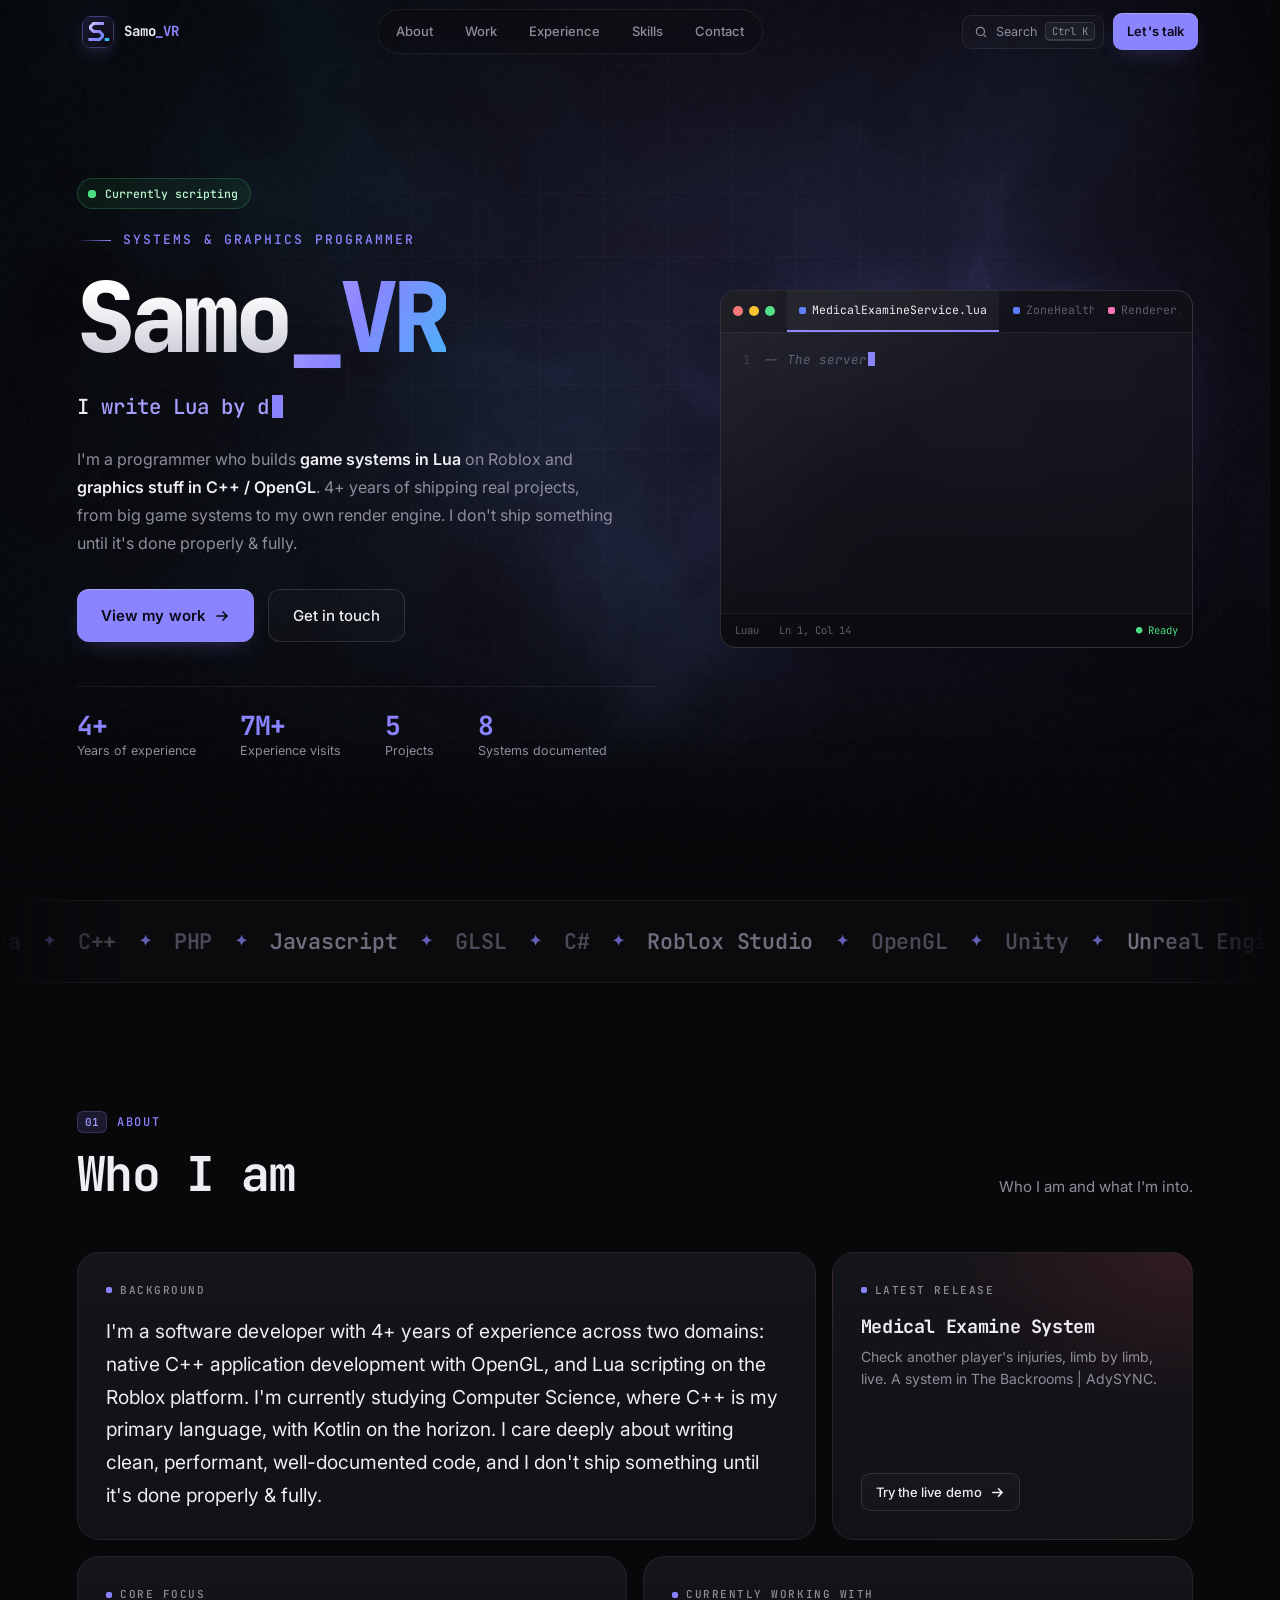
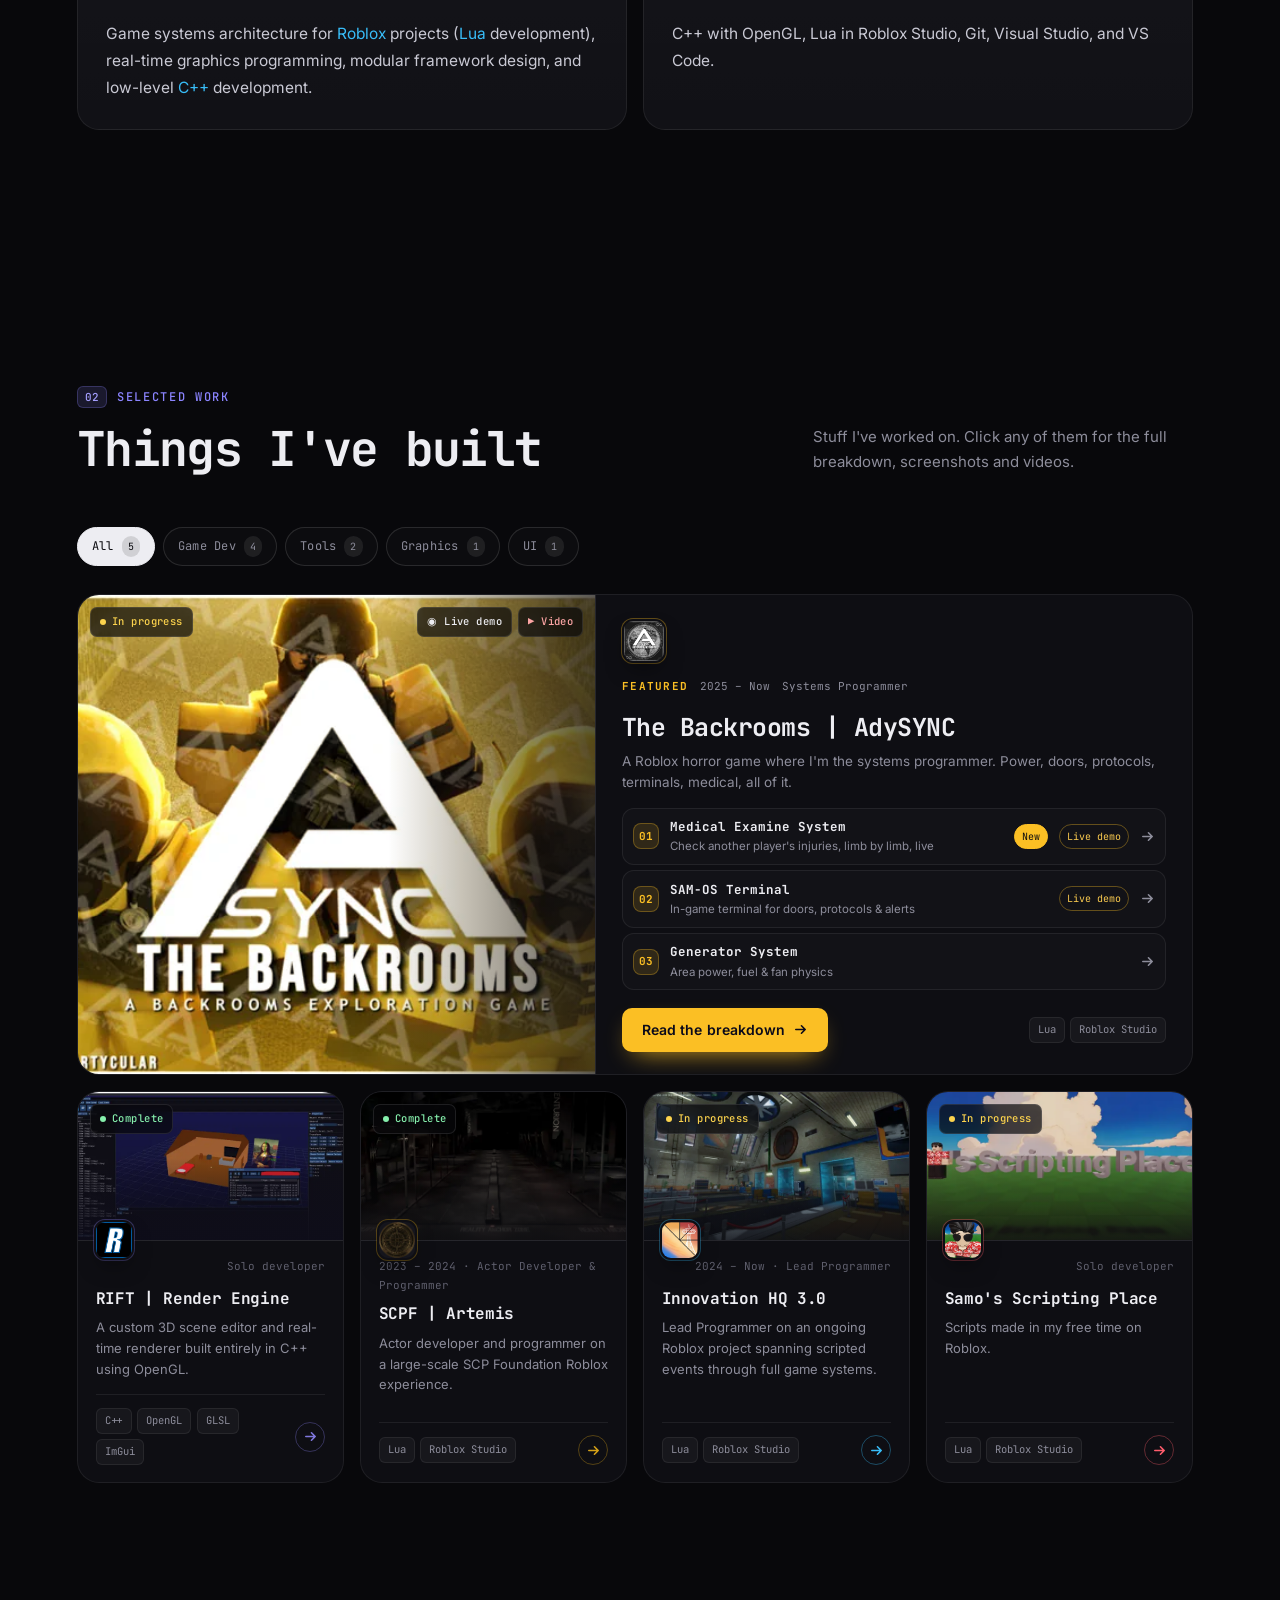
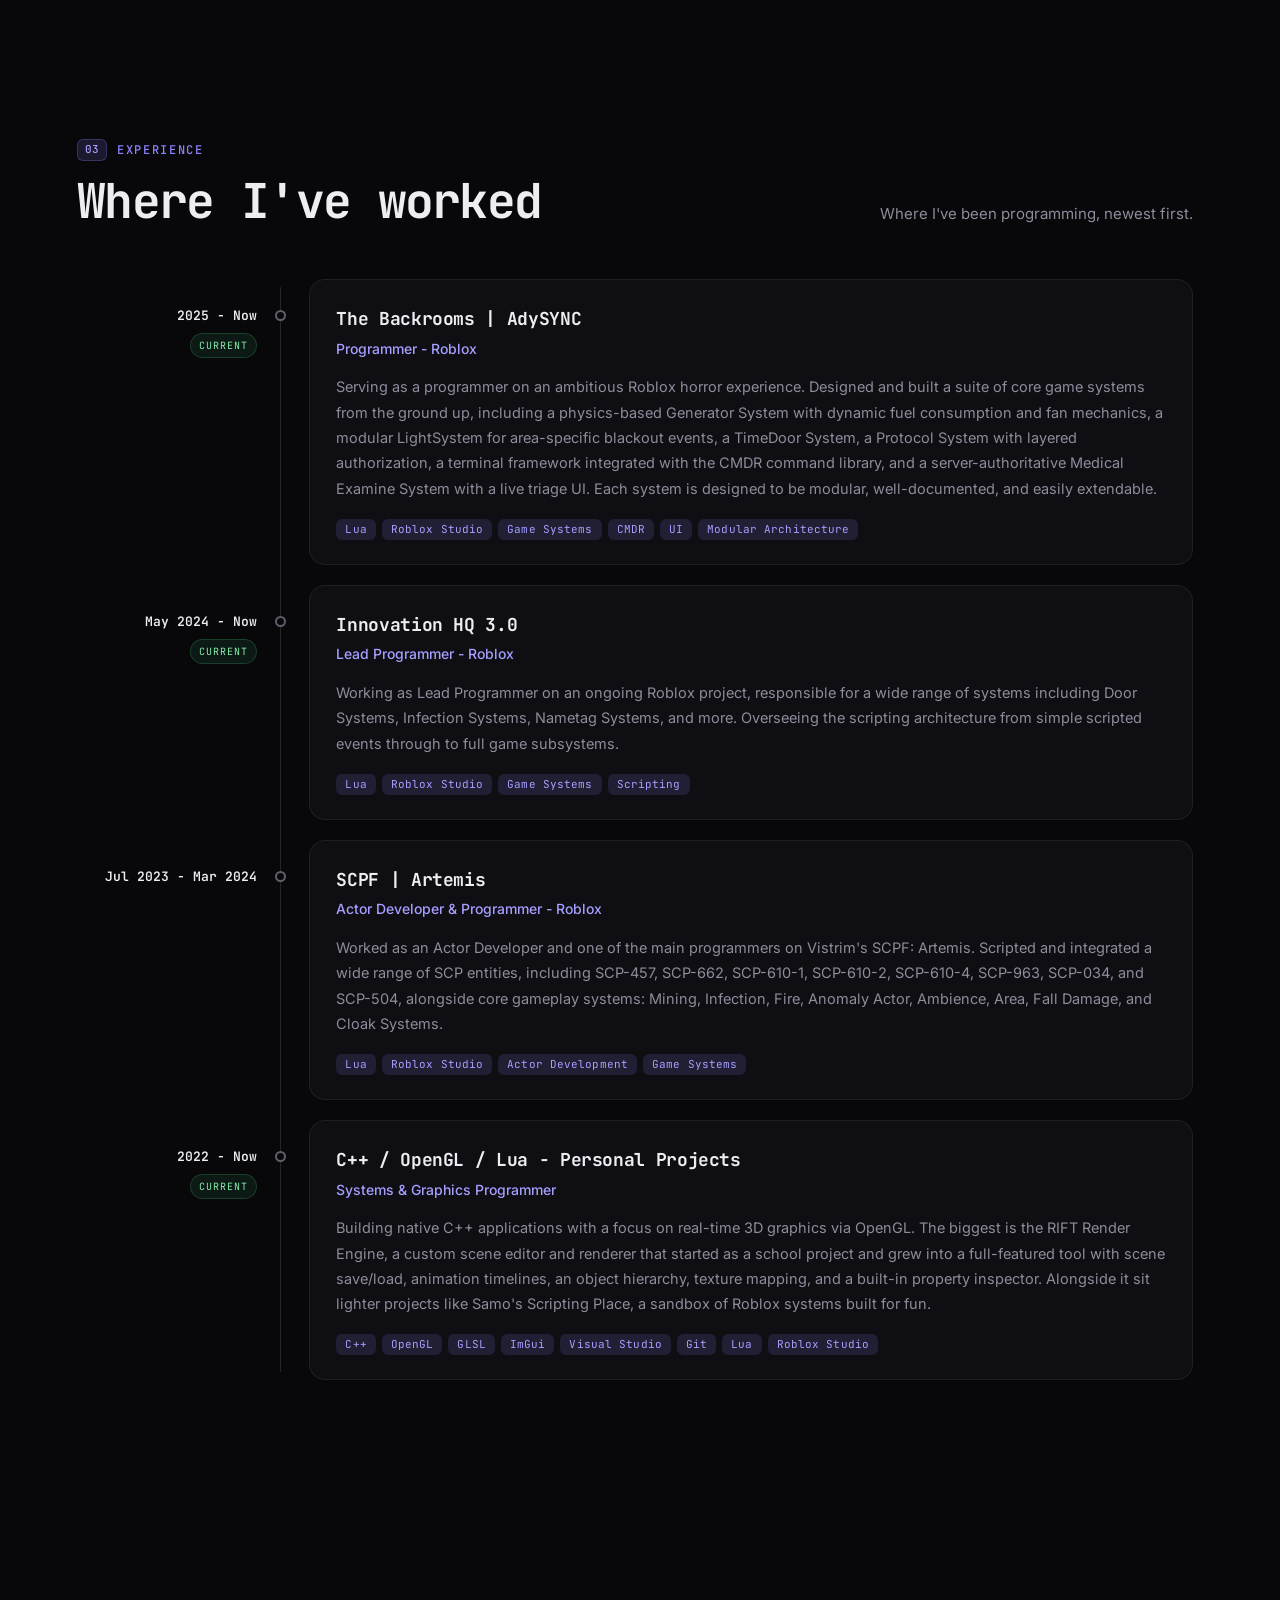
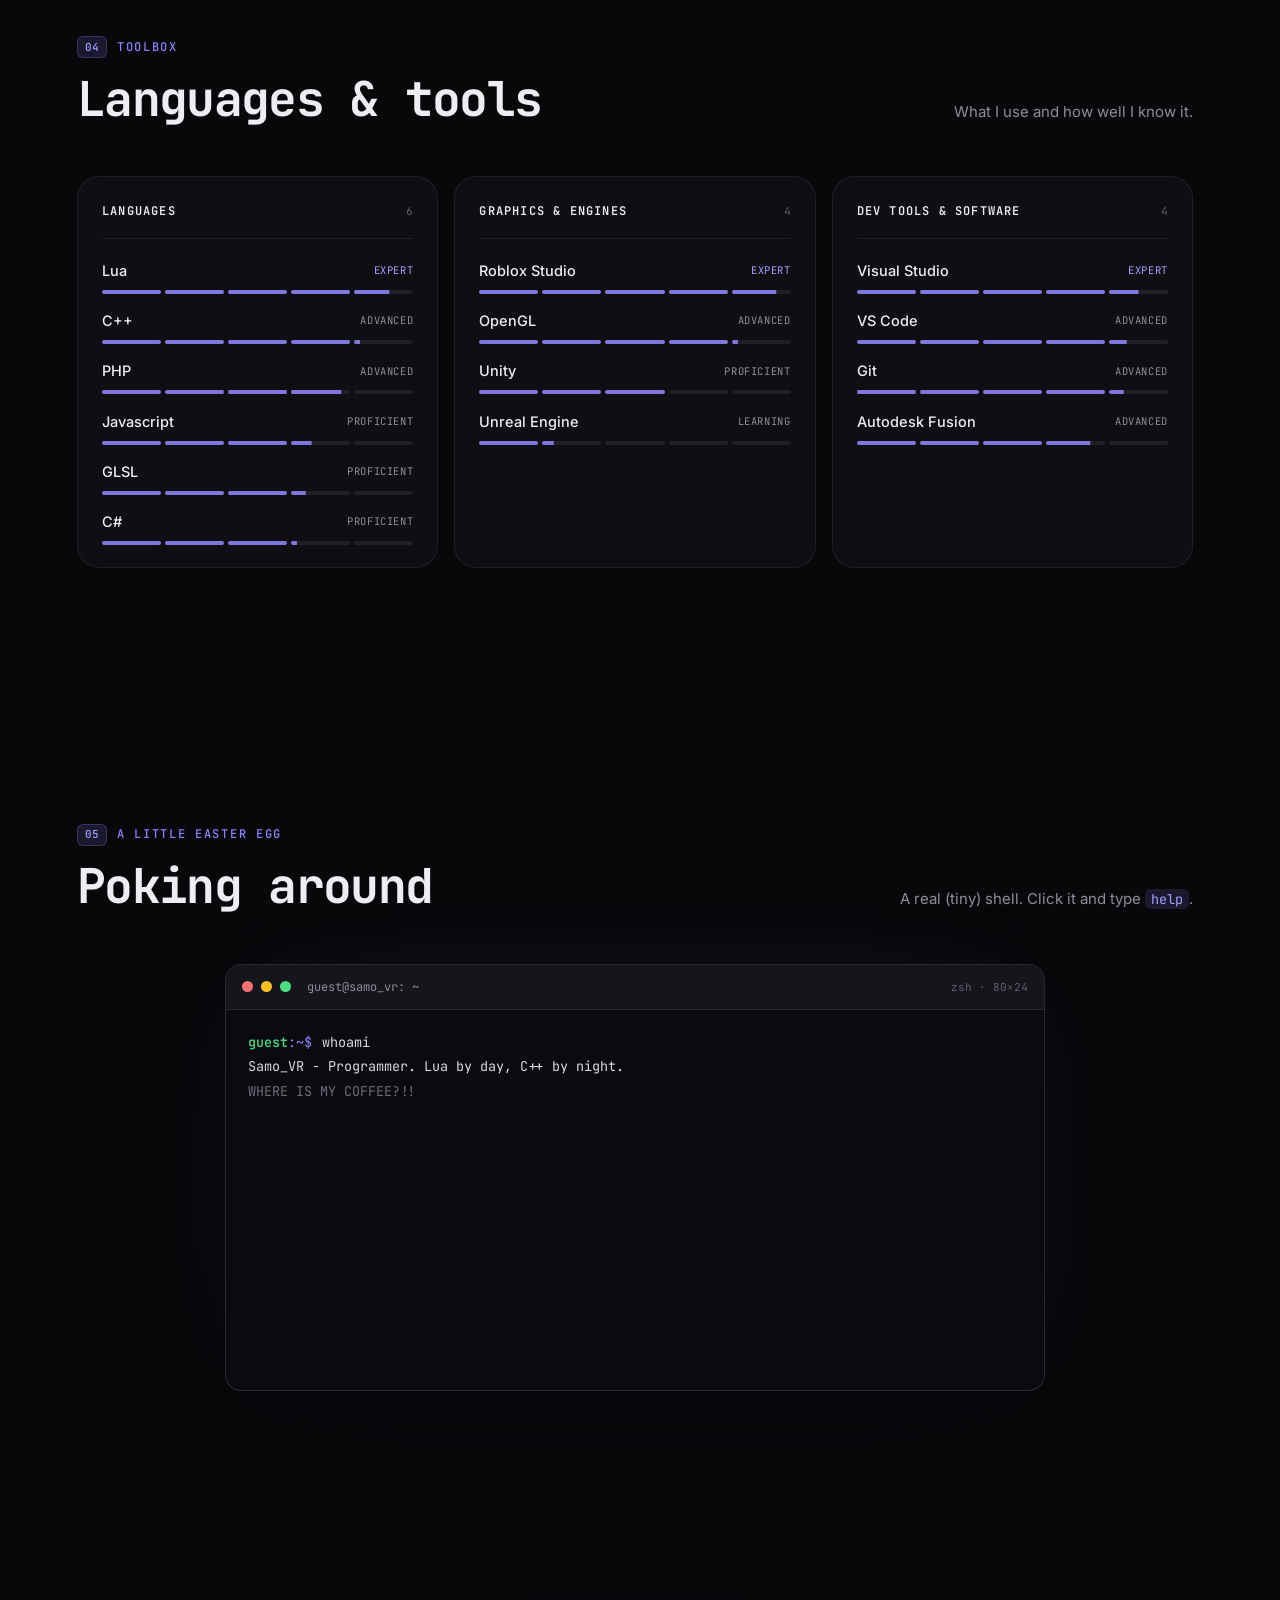
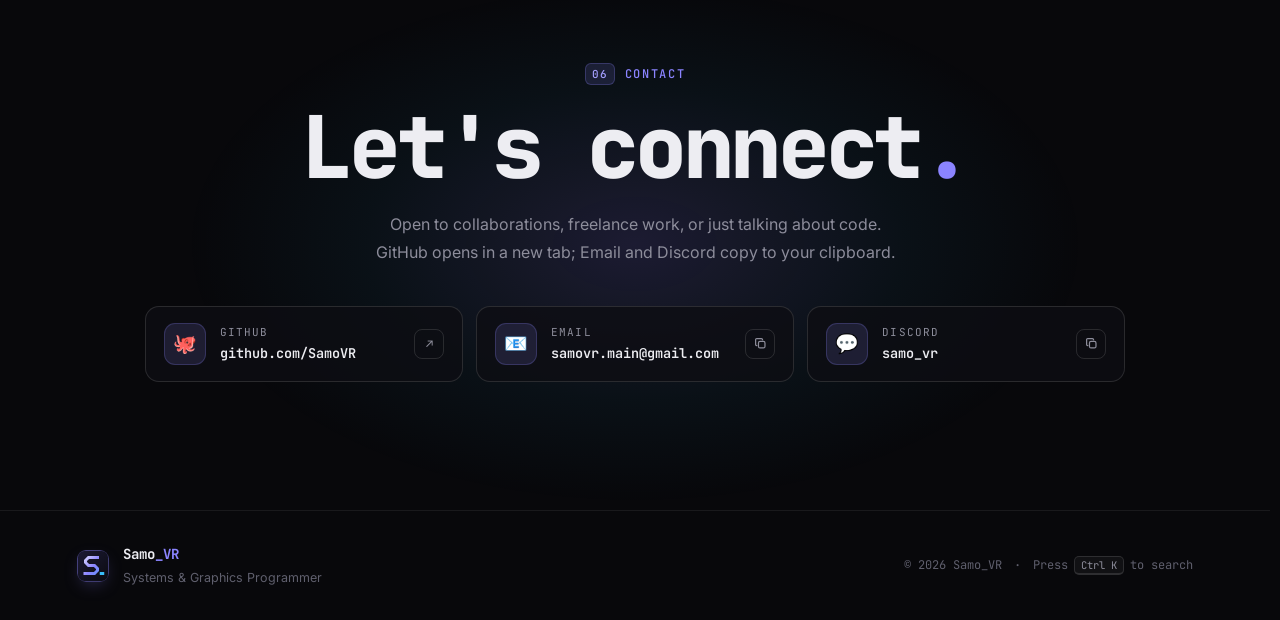
==== commit 9a384b98: "New logo, cleaner hero, rewritten site text - New S_ logo in nav, footer, intro and favicon - Footer" ====
--- a/index.html
+++ b/index.html
@@ -46,10 +46,10 @@
 <link rel="preconnect" href="https://fonts.googleapis.com">
 <link rel="preconnect" href="https://fonts.gstatic.com" crossorigin>
 <link href="https://fonts.googleapis.com/css2?family=Inter:wght@300;400;500;600;700&family=JetBrains+Mono:wght@400;500;600;700;800&display=swap" rel="stylesheet">
-<link rel="stylesheet" href="css/shared.css?v=20261021c">
-<link rel="stylesheet" href="css/portfolio.css?v=20261021c">
-<link rel="stylesheet" href="css/medical-demo.css?v=20261021c">
-<link rel="stylesheet" href="css/samos-demo.css?v=20261021c">
+<link rel="stylesheet" href="css/shared.css?v=20261021d">
+<link rel="stylesheet" href="css/portfolio.css?v=20261021d">
+<link rel="stylesheet" href="css/medical-demo.css?v=20261021d">
+<link rel="stylesheet" href="css/samos-demo.css?v=20261021d">
 <script>
   document.documentElement.classList.add('js', 'js-reveal', 'js-hero');
   // if any script fails, never leave content hidden waiting for an animation
@@ -65,7 +65,7 @@
 <!-- ════════ NAV ════════ -->
 <header class="nav" id="nav">
   <a class="nav-logo" href="#top" aria-label="Samo_VR, back to top">
-    <span class="nav-logo-mark" aria-hidden="true">S</span>
+    <img class="nav-logo-mark" src="images/logo.svg" alt="" width="32" height="32">
     <span class="nav-logo-text">Samo<span>_VR</span></span>
   </a>
   <nav class="nav-links" aria-label="Primary">
@@ -140,14 +140,8 @@
           <span class="code-foot-ok">● Ready</span>
         </div>
       </div>
-      <div class="float-chip chip-a"><span class="chip-dot red"></span>Session active</div>
-      <div class="float-chip chip-b"><span class="chip-mono">{ }</span>Modular by design</div>
-    </div>
-  </div>
-  <a class="scroll-cue" href="#about" aria-label="Scroll to About">
-    <span class="scroll-cue-mouse"><span></span></span>
-    <span class="scroll-cue-text">Scroll</span>
-  </a>
+    </div>
+  </div>
 </section>
 
 <div class="marquee" aria-hidden="true">
@@ -239,7 +233,7 @@
   <div class="container">
     <div class="contact-inner" data-reveal>
       <p class="section-tag"><span class="section-idx">06</span><span data-text="sections.contact.tag">Contact</span></p>
-      <h2 class="contact-title"><span data-text="sections.contact.title" style="color:inherit">Let's build something</span><span>.</span></h2>
+      <h2 class="contact-title"><span data-text="sections.contact.title" style="color:inherit">Let's connect</span><span>.</span></h2>
       <p class="contact-tagline" id="contact-tagline">Open to collaborations, freelance work, or just talking about code.</p>
       <div class="contact-links" id="contact-links"></div>
     </div>
@@ -251,10 +245,10 @@
 <footer class="footer">
   <div class="container footer-inner">
     <div class="footer-brand">
-      <span class="nav-logo-mark" aria-hidden="true">S</span>
+      <img class="nav-logo-mark" src="images/logo.svg" alt="" width="32" height="32">
       <div>
         <div class="footer-name">Samo<span>_VR</span></div>
-        <div class="footer-note" data-text="sections.footer.note">Hand-written HTML, CSS &amp; JS, with a GLSL shader in the hero.</div>
+        <div class="footer-note" data-text="sections.footer.note">Systems &amp; Graphics Programmer</div>
       </div>
     </div>
     <div class="footer-meta">
@@ -367,17 +361,17 @@
   </div>
 </div>
 
-<script src="vendor/gsap.min.js?v=20261021c" defer></script>
-<script src="vendor/ScrollTrigger.min.js?v=20261021c" defer></script>
-<script src="vendor/lenis.min.js?v=20261021c" defer></script>
-<script src="js/site-data.js?v=20261021c" defer></script>
-<script src="js/shared-data.js?v=20261021c" defer></script>
-<script src="js/tab-format.js?v=20261021c" defer></script>
-<script src="js/hero-shader.js?v=20261021c" defer></script>
-<script src="js/medical-demo.js?v=20261021c" defer></script>
-<script src="js/samos-demo.js?v=20261021c" defer></script>
-<script src="js/terminal.js?v=20261021c" defer></script>
-<script src="js/portfolio.js?v=20261021c" defer></script>
-<script src="js/fx.js?v=20261021c" defer></script>
+<script src="vendor/gsap.min.js?v=20261021d" defer></script>
+<script src="vendor/ScrollTrigger.min.js?v=20261021d" defer></script>
+<script src="vendor/lenis.min.js?v=20261021d" defer></script>
+<script src="js/site-data.js?v=20261021d" defer></script>
+<script src="js/shared-data.js?v=20261021d" defer></script>
+<script src="js/tab-format.js?v=20261021d" defer></script>
+<script src="js/hero-shader.js?v=20261021d" defer></script>
+<script src="js/medical-demo.js?v=20261021d" defer></script>
+<script src="js/samos-demo.js?v=20261021d" defer></script>
+<script src="js/terminal.js?v=20261021d" defer></script>
+<script src="js/portfolio.js?v=20261021d" defer></script>
+<script src="js/fx.js?v=20261021d" defer></script>
 </body>
 </html>
--- a/css/portfolio.css
+++ b/css/portfolio.css
@@ -32,8 +32,8 @@
 .nav.scrolled{background:rgba(8,8,11,.72);backdrop-filter:blur(16px) saturate(140%);-webkit-backdrop-filter:blur(16px) saturate(140%);border-bottom-color:var(--border)}
 .nav.hide{transform:translateY(-100%)}
 .nav-logo{display:flex;align-items:center;gap:10px;text-decoration:none;color:var(--text)}
-.nav-logo-mark{width:30px;height:30px;border-radius:9px;display:grid;place-items:center;font-family:var(--mono);font-weight:800;font-size:15px;color:#fff;
-  background:linear-gradient(135deg,#a39dff,#6c63f0);box-shadow:0 6px 18px -6px var(--accent-glow),inset 0 1px 0 rgba(255,255,255,.35);flex-shrink:0}
+.nav-logo-mark{width:32px;height:32px;border-radius:9px;flex-shrink:0;box-shadow:0 6px 18px -6px var(--accent-glow);transition:transform .4s var(--ease)}
+.nav-logo:hover .nav-logo-mark{transform:rotate(-8deg) scale(1.06)}
 .nav-logo-text{font-family:var(--mono);font-size:14px;font-weight:700;letter-spacing:-.01em}
 .nav-logo-text span{color:var(--accent)}
 .nav-links{position:relative;display:flex;align-items:center;gap:.25rem;padding:4px;border-radius:999px;border:1px solid var(--border);background:rgba(14,14,19,.55);backdrop-filter:blur(10px);-webkit-backdrop-filter:blur(10px)}
@@ -73,17 +73,17 @@
 .section-lede code{font-family:var(--mono);font-size:.9em;color:var(--accent-hi);background:var(--accent-dim);padding:1px 6px;border-radius:5px}
 
 /* ════════════════ HERO ════════════════ */
-.hero{position:relative;min-height:100vh;min-height:100svh;display:flex;align-items:center;padding:120px 0 96px;overflow:hidden;isolation:isolate}
+.hero{position:relative;min-height:100vh;min-height:100svh;display:flex;align-items:center;padding:110px 0 72px;overflow:hidden;isolation:isolate}
 .hero-canvas{position:absolute;inset:0;width:100%;height:100%;z-index:-2;background:radial-gradient(ellipse 80% 60% at 30% 30%,rgba(139,132,255,.16),transparent 70%),var(--bg)}
 .hero-grid{position:absolute;inset:0;z-index:-1;pointer-events:none;
-  background-image:linear-gradient(rgba(255,255,255,.035) 1px,transparent 1px),linear-gradient(90deg,rgba(255,255,255,.035) 1px,transparent 1px);
-  background-size:56px 56px;background-position:center top;
+  background-image:linear-gradient(rgba(255,255,255,.022) 1px,transparent 1px),linear-gradient(90deg,rgba(255,255,255,.022) 1px,transparent 1px);
+  background-size:64px 64px;background-position:center top;
   -webkit-mask-image:radial-gradient(ellipse 75% 65% at 50% 35%,#000 20%,transparent 75%);mask-image:radial-gradient(ellipse 75% 65% at 50% 35%,#000 20%,transparent 75%)}
 .hero::after{content:'';position:absolute;left:0;right:0;bottom:0;height:160px;z-index:-1;background:linear-gradient(transparent,var(--bg));pointer-events:none}
-.hero-inner{display:grid;grid-template-columns:minmax(0,1.08fr) minmax(0,.92fr);align-items:center;gap:3.5rem}
+.hero-inner{display:grid;grid-template-columns:minmax(0,1.1fr) minmax(0,.9fr);align-items:center;gap:4rem}
 .hero-copy{min-width:0}
 
-.hero-status{display:inline-flex;align-items:center;gap:.6rem;margin-bottom:1.6rem;padding:6px 14px 6px 10px;border-radius:999px;
+.hero-status{display:inline-flex;align-items:center;gap:.55rem;margin-bottom:1.25rem;padding:5px 12px 5px 10px;font-size:11.5px !important;border-radius:999px;
   font-family:var(--mono);font-size:12px;font-weight:500;color:#bbf7d0;background:rgba(74,222,128,.07);border:1px solid rgba(74,222,128,.22)}
 .pulse-dot{position:relative;width:8px;height:8px;border-radius:50%;background:#4ade80;flex-shrink:0}
 .pulse-dot::after{content:'';position:absolute;inset:0;border-radius:50%;background:#4ade80;animation:ping 1.6s cubic-bezier(0,0,.2,1) infinite}
@@ -91,29 +91,28 @@
 
 .hero-eyebrow{display:flex;align-items:center;gap:12px;font-family:var(--mono);font-size:13px;font-weight:500;color:var(--accent);letter-spacing:.16em;text-transform:uppercase;margin-bottom:1.25rem}
 .hero-eyebrow::before{content:'';width:34px;height:1px;background:linear-gradient(90deg,transparent,var(--accent))}
-.hero-name{font-family:var(--mono);font-size:clamp(3.2rem,9vw,7.2rem);font-weight:800;line-height:.95;letter-spacing:-.055em;margin-bottom:1.6rem;white-space:nowrap}
+.hero-name{font-family:var(--mono);font-size:clamp(3rem,7.6vw,6.2rem);font-weight:800;line-height:.95;letter-spacing:-.055em;margin-bottom:1.6rem;white-space:nowrap}
 .hero-name-main{background:linear-gradient(180deg,#fff 30%,#b9b9c8);-webkit-background-clip:text;background-clip:text;color:transparent}
 .hero-name-accent{background:linear-gradient(120deg,#b3adff 0%,var(--accent) 45%,var(--accent-2) 110%);-webkit-background-clip:text;background-clip:text;color:transparent}
 .hero-role{font-family:var(--mono);font-size:clamp(1rem,1.9vw,1.3rem);font-weight:500;color:var(--text);margin-bottom:1.25rem;min-height:1.6em}
 .hero-role-text{color:var(--accent-hi)}
 .hero-caret{display:inline-block;width:.55em;height:1.1em;margin-left:3px;vertical-align:-.18em;background:var(--accent);animation:caret 1s steps(1) infinite}
 @keyframes caret{50%{opacity:0}}
-.hero-bio{max-width:560px;font-size:16.5px;line-height:1.8;color:var(--muted);margin-bottom:2.25rem}
+.hero-bio{max-width:540px;font-size:16px;line-height:1.75;color:var(--muted);margin-bottom:2rem}
 .hero-bio strong{color:var(--text);font-weight:600}
 .hero-cta{display:flex;flex-wrap:wrap;gap:.85rem}
-.hero-stats{display:grid;grid-template-columns:repeat(4,minmax(0,auto));justify-content:start;gap:1rem 2.5rem;margin-top:3.25rem;padding-top:2rem;border-top:1px solid var(--border)}
+.hero-stats{display:grid;grid-template-columns:repeat(4,minmax(0,auto));justify-content:start;gap:1rem 2.75rem;margin-top:2.75rem;padding-top:1.6rem;border-top:1px solid var(--border)}
 .hero-stat dt{order:2;font-size:12.5px;color:var(--muted);margin-top:4px;line-height:1.35;max-width:130px}
 .hero-stat{display:flex;flex-direction:column}
-.hero-stat dd{order:1;font-family:var(--mono);font-size:2rem;font-weight:700;letter-spacing:-.03em;line-height:1}
+.hero-stat dd{order:1;font-family:var(--mono);font-size:1.65rem;font-weight:700;letter-spacing:-.03em;line-height:1}
 .hero-stat dd span{color:var(--accent)}
 
 /* code card */
 .hero-visual{position:relative;min-width:0}
 .code-card{position:relative;border-radius:16px;overflow:hidden;
   background:linear-gradient(180deg,rgba(24,24,33,.82),rgba(14,14,19,.9));border:1px solid var(--border2);
-  box-shadow:0 40px 90px -30px rgba(0,0,0,.8),0 0 0 1px rgba(255,255,255,.02),0 0 120px -50px var(--accent-glow);
-  backdrop-filter:blur(14px);-webkit-backdrop-filter:blur(14px);transform:perspective(1400px) rotateY(-7deg) rotateX(3deg);transform-origin:left center;transition:transform .8s var(--ease)}
-.hero-visual:hover .code-card{transform:perspective(1400px) rotateY(-2deg) rotateX(1deg)}
+  box-shadow:0 30px 70px -30px rgba(0,0,0,.8),0 0 100px -55px var(--accent-glow);
+  backdrop-filter:blur(14px);-webkit-backdrop-filter:blur(14px)}
 .code-card::before{content:'';position:absolute;inset:0;border-radius:inherit;pointer-events:none;background:linear-gradient(135deg,rgba(255,255,255,.06),transparent 40%)}
 .code-head{display:flex;align-items:center;gap:12px;padding:0 12px;height:42px;border-bottom:1px solid var(--border);background:rgba(0,0,0,.25)}
 .code-dots{display:flex;gap:6px;flex-shrink:0}
@@ -124,7 +123,7 @@
 .code-tab.active{color:var(--text);border-bottom-color:var(--accent);background:rgba(255,255,255,.045);flex-shrink:0}
 .code-tab i{width:7px;height:7px;border-radius:2px;background:#5c7cfa;flex-shrink:0}
 .code-tab[data-lang=cpp] i{background:#f472b6}
-.code-body{margin:0;padding:18px 18px 18px 0;height:328px;overflow:hidden;font-family:var(--mono);font-size:12.5px;line-height:1.75;color:#cfd0dc;tab-size:4;counter-reset:ln}
+.code-body{margin:0;padding:16px 18px 16px 0;height:280px;overflow:hidden;font-family:var(--mono);font-size:12.5px;line-height:1.75;color:#cfd0dc;tab-size:4;counter-reset:ln}
 .code-body code{display:block;font-family:inherit;white-space:pre-wrap;overflow-wrap:anywhere}
 .code-line{display:block;padding-left:3.4em;position:relative}
 .code-line::before{counter-increment:ln;content:counter(ln);position:absolute;left:0;width:2.4em;text-align:right;color:#3e3e4c}
@@ -132,19 +131,7 @@
 .tok-c{color:#5f6377;font-style:italic}.tok-s{color:#a5e3a0}.tok-k{color:#c4b5fd}.tok-n{color:#fdba74}.tok-f{color:#7dd3fc}.tok-p{color:#8b8ba0}.tok-t{color:#f9a8d4}
 .code-foot{display:flex;gap:1.25rem;padding:8px 14px;border-top:1px solid var(--border);font-family:var(--mono);font-size:10.5px;color:var(--muted2);background:rgba(0,0,0,.2)}
 .code-foot-ok{margin-left:auto;color:#4ade80}
-.float-chip{position:absolute;display:inline-flex;align-items:center;gap:8px;padding:8px 13px;border-radius:12px;font-family:var(--mono);font-size:11.5px;color:var(--text);
-  background:rgba(20,20,28,.82);border:1px solid var(--border2);backdrop-filter:blur(10px);-webkit-backdrop-filter:blur(10px);box-shadow:0 18px 40px -18px rgba(0,0,0,.8);animation:floaty 6s ease-in-out infinite}
-.chip-a{top:-18px;right:6%;text-transform:uppercase;letter-spacing:.08em;font-size:10.5px}
-.chip-b{bottom:-20px;left:-4%;animation-delay:-3s}
-.chip-dot{width:8px;height:8px;border-radius:2px;background:#e5484d;box-shadow:0 0 12px #e5484d}
-.chip-mono{color:var(--accent-hi);font-weight:700}
-@keyframes floaty{0%,100%{transform:translateY(0)}50%{transform:translateY(-8px)}}
-
-.scroll-cue{position:absolute;left:50%;bottom:28px;transform:translateX(-50%);display:flex;flex-direction:column;align-items:center;gap:8px;text-decoration:none;color:var(--muted2);font-family:var(--mono);font-size:10px;letter-spacing:.2em;text-transform:uppercase;transition:color .2s}
-.scroll-cue:hover{color:var(--text)}
-.scroll-cue-mouse{width:20px;height:31px;border-radius:12px;border:1.5px solid currentColor;display:flex;justify-content:center;padding-top:6px}
-.scroll-cue-mouse span{width:2px;height:6px;border-radius:2px;background:currentColor;animation:wheel 1.8s var(--ease) infinite}
-@keyframes wheel{0%{opacity:0;transform:translateY(-3px)}30%{opacity:1}100%{opacity:0;transform:translateY(9px)}}
+
 
 /* ════════════════ MARQUEE ════════════════ */
 .marquee{position:relative;overflow:hidden;padding:1.4rem 0;border-top:1px solid var(--border);border-bottom:1px solid var(--border);background:rgba(14,14,19,.5);
@@ -590,6 +577,8 @@
 /* ════════════════ INTRO / LOCKDOWN ════════════════ */
 .intro{position:fixed;inset:0;z-index:10000;display:flex;flex-direction:column;align-items:center;justify-content:center;gap:1.4rem;background:var(--bg);transition:opacity .6s ease,visibility .6s}
 .intro.done{opacity:0;visibility:hidden}
+.intro-logo{border-radius:16px;box-shadow:0 0 50px -10px var(--accent-glow);animation:introLogo .7s var(--ease) both}
+@keyframes introLogo{from{opacity:0;transform:scale(.8) rotate(-10deg)}}
 .intro-name{font-family:var(--mono);font-size:clamp(2.4rem,7vw,4.4rem);font-weight:800;letter-spacing:-.05em}
 .intro-name span{color:var(--accent)}
 .intro-log{font-family:var(--mono);font-size:12px;color:var(--muted2);min-height:1.5em;letter-spacing:.02em}
@@ -637,9 +626,7 @@
   .hero-cta .btn{flex:1 1 100%}
   .hero-stats{grid-template-columns:repeat(2,minmax(0,1fr));gap:1.5rem 1rem}
   .hero-stat dd{font-size:1.65rem}
-  .float-chip{display:none}
   .code-body{height:290px;font-size:11px}
-  .scroll-cue{display:none}
   .section{padding:5rem 0}
   .section-head{margin-bottom:2.25rem}
   .projects-grid,.projects-grid.cols-4,.skills-grid{grid-template-columns:1fr}
@@ -684,6 +671,5 @@
 }
 @media (prefers-reduced-motion:reduce){
   .marquee-track{transform:none !important}
-  .float-chip{animation:none}
   .code-card{transform:none}
 }
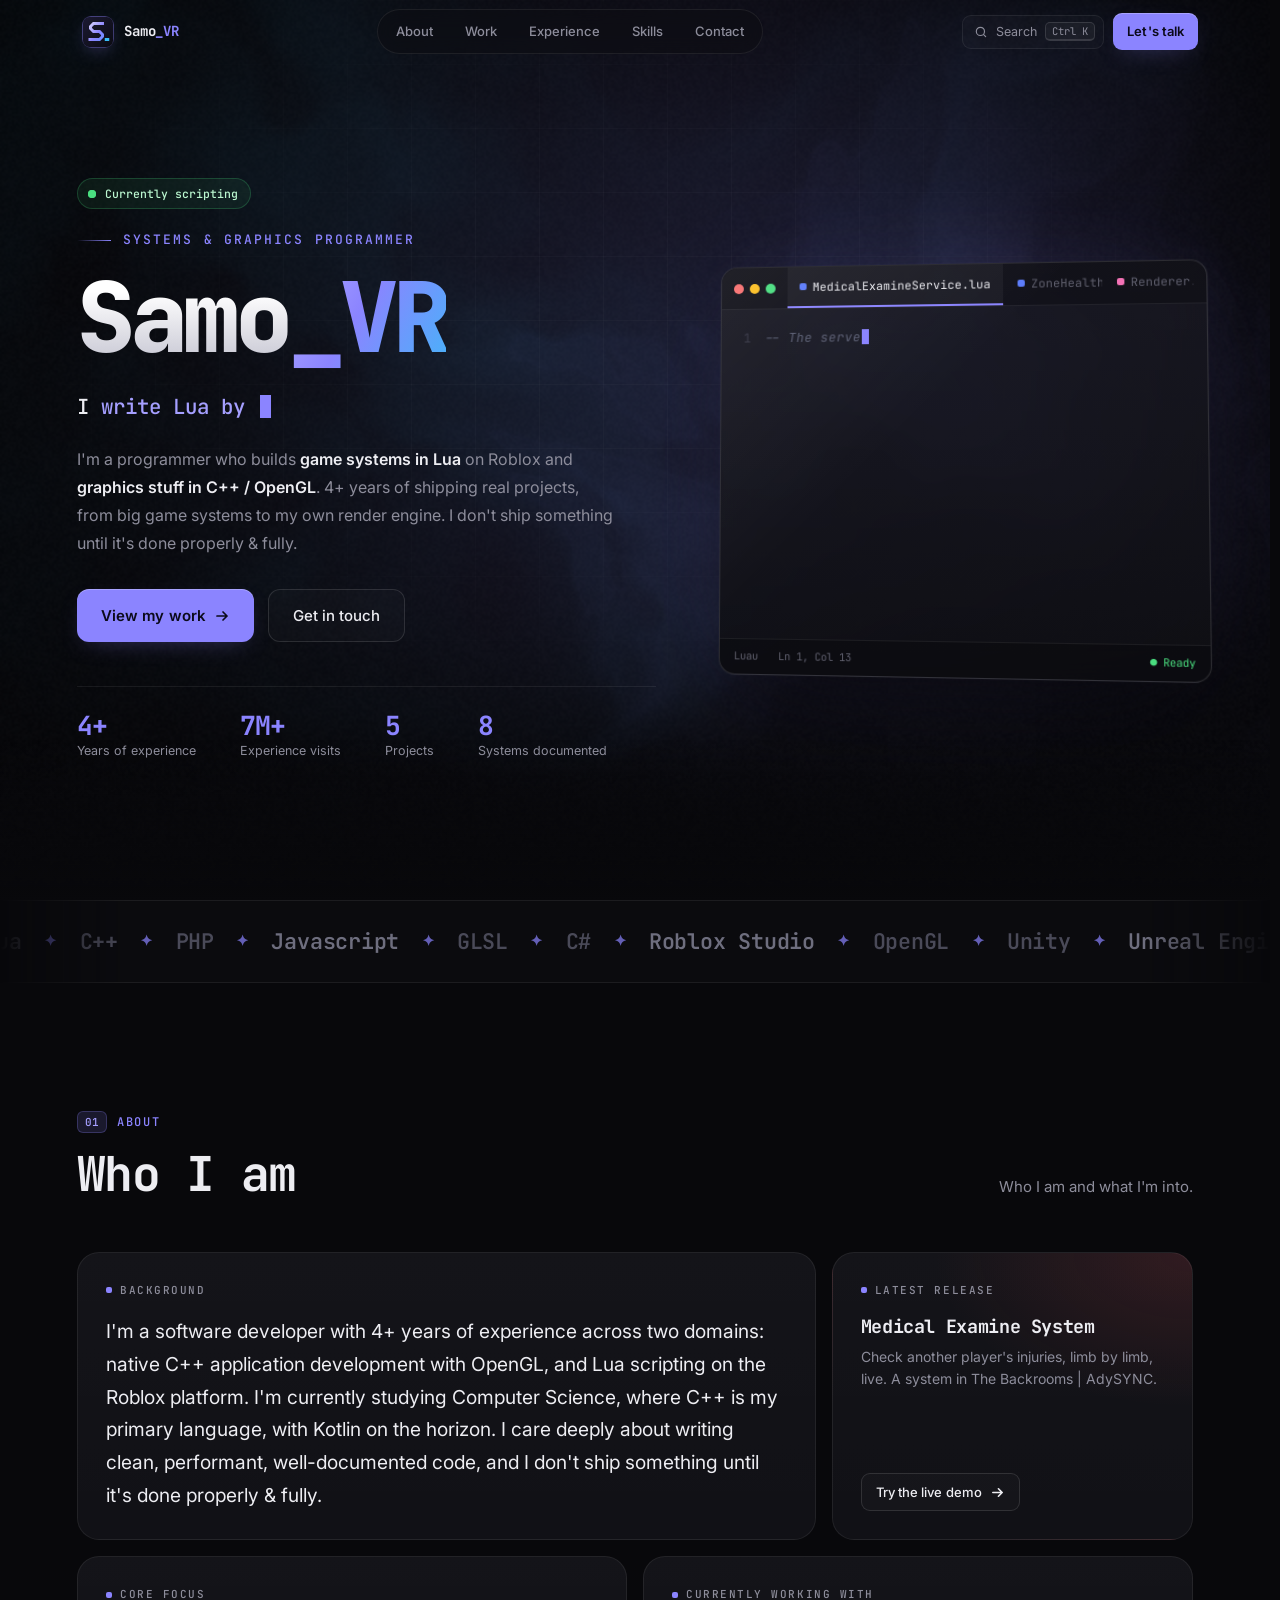
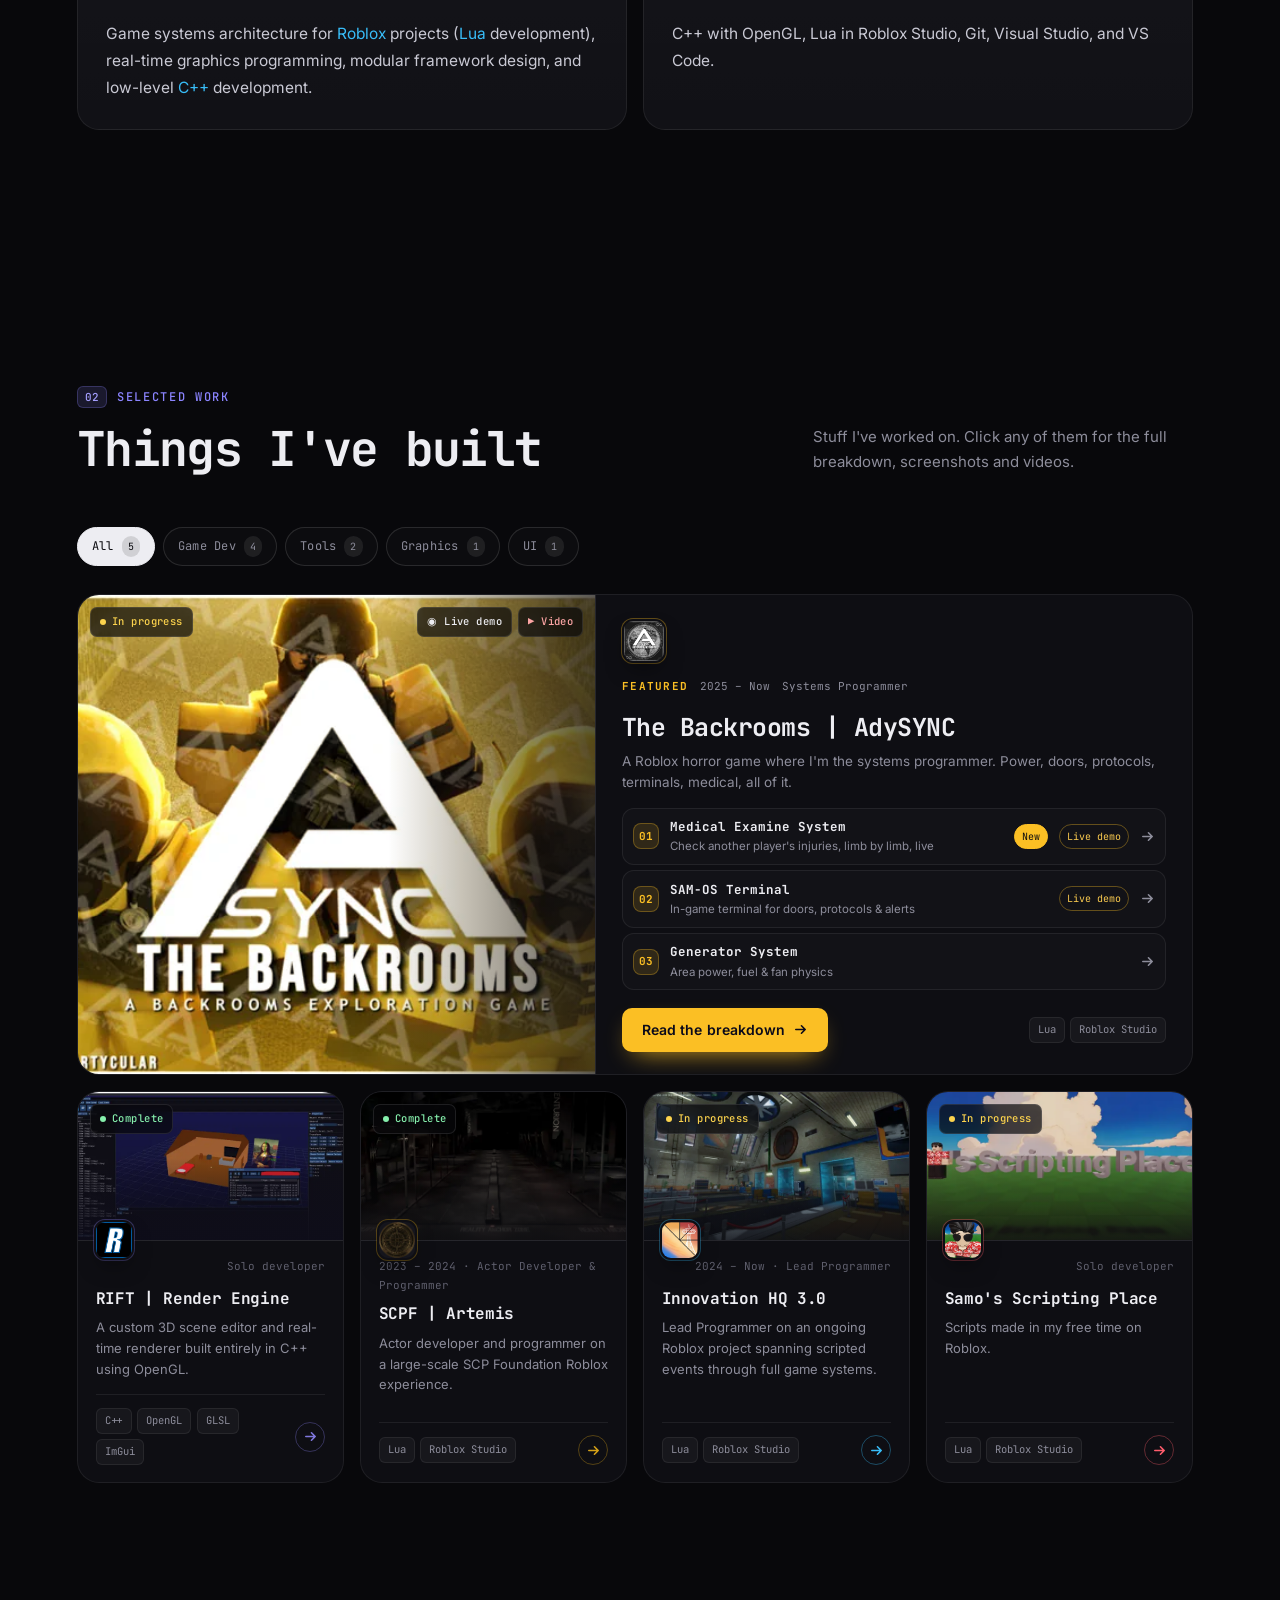
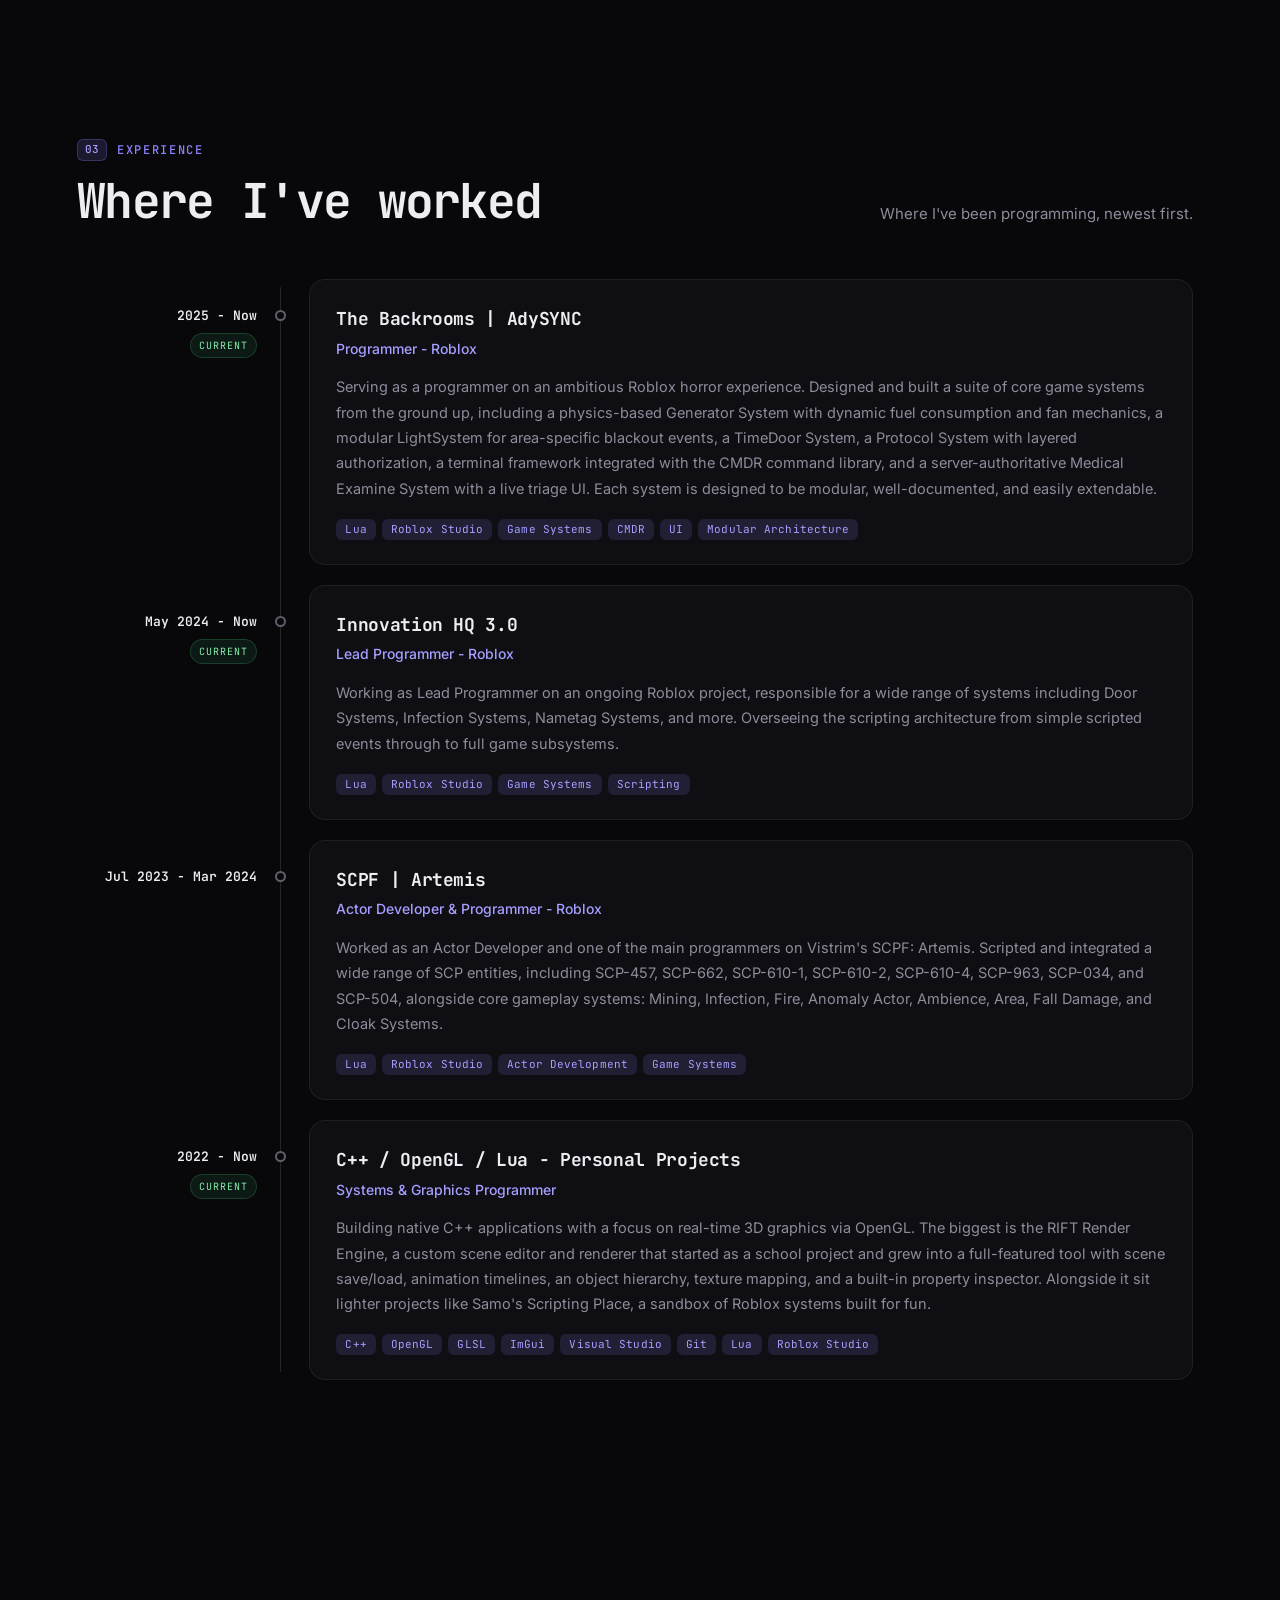
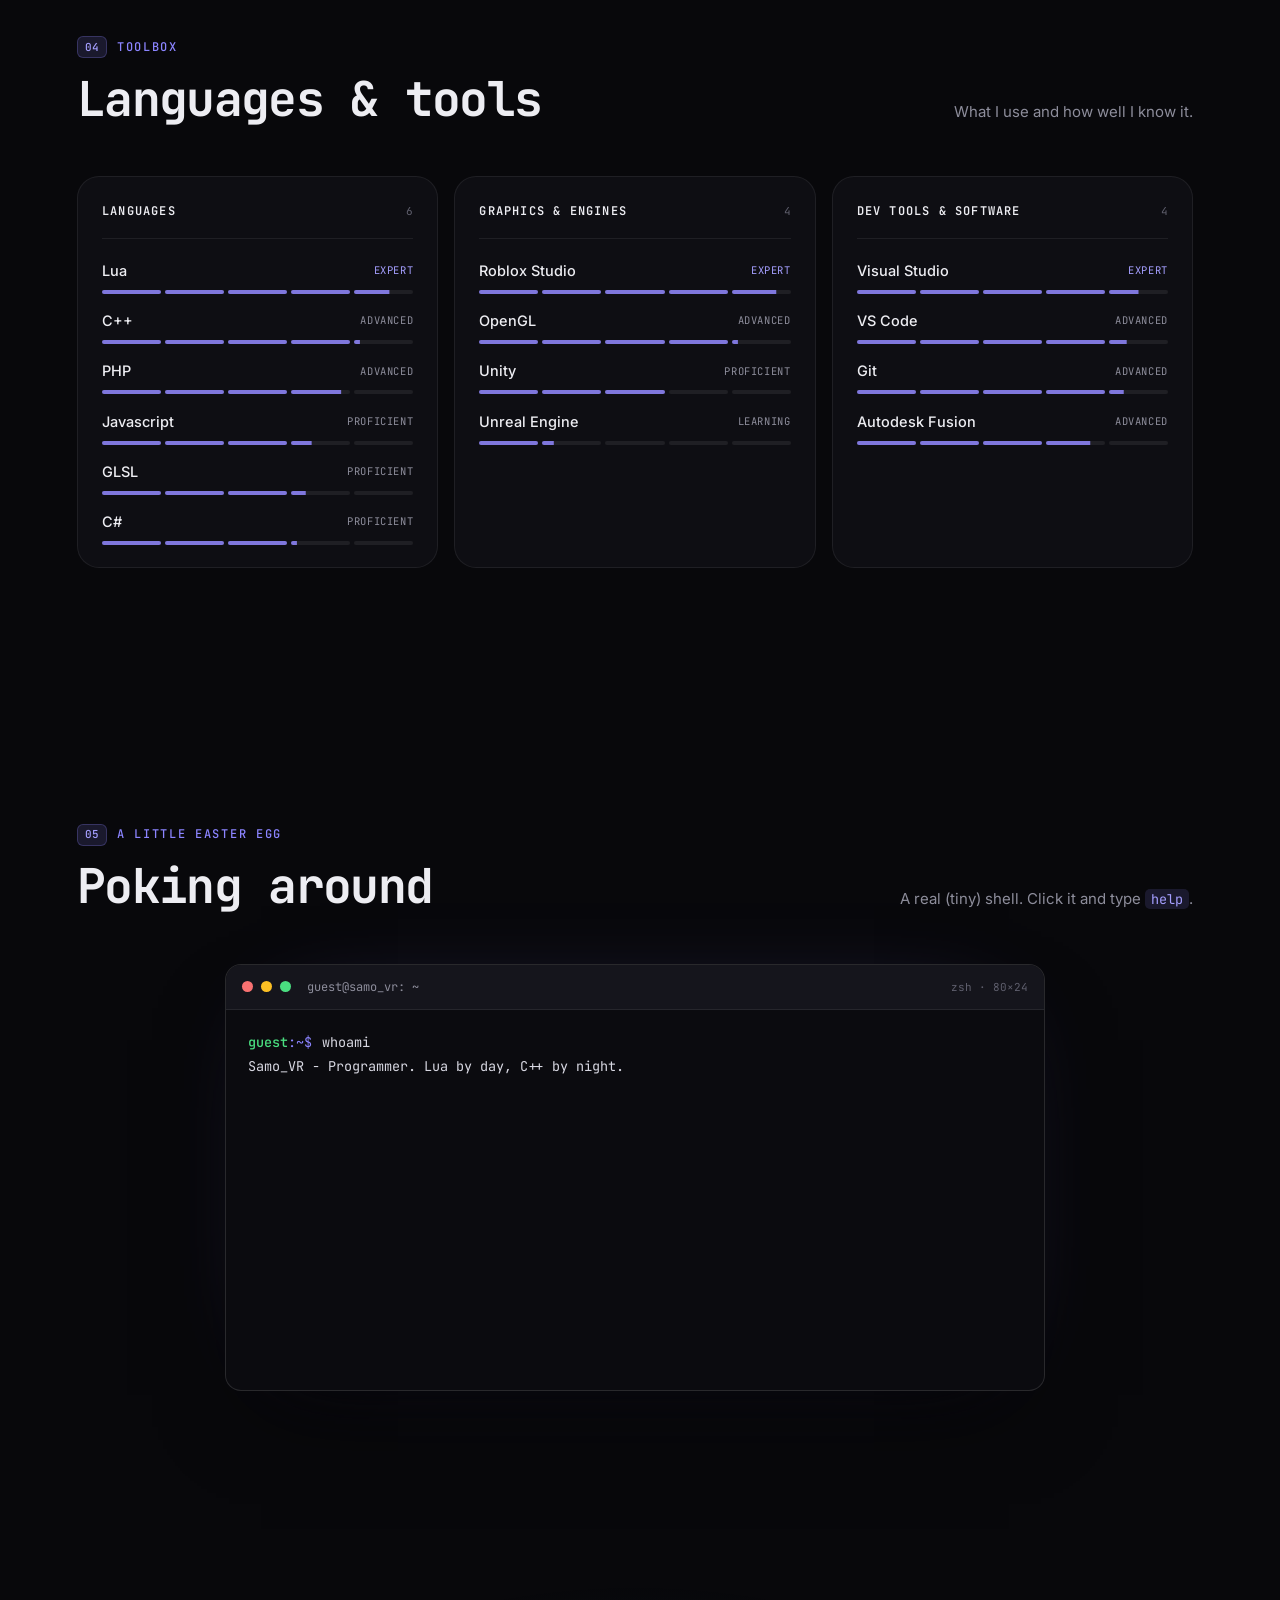
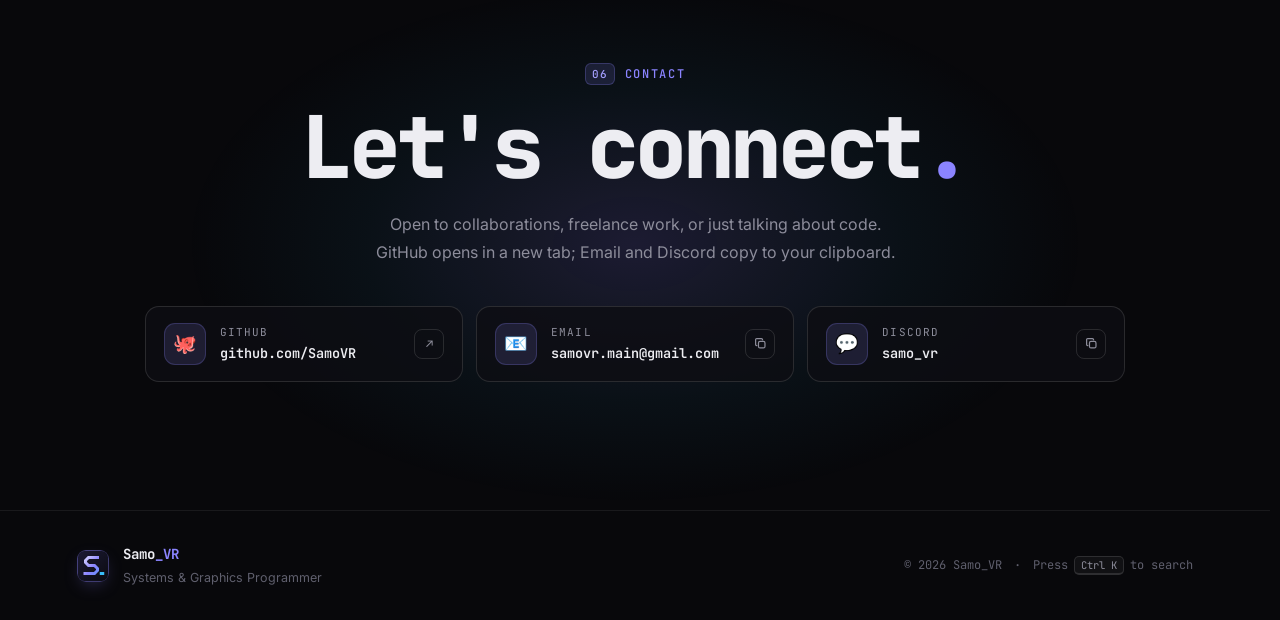
==== commit 64640afe: "Restore 3D tilt on the hero code card" ====
--- a/index.html
+++ b/index.html
@@ -46,10 +46,10 @@
 <link rel="preconnect" href="https://fonts.googleapis.com">
 <link rel="preconnect" href="https://fonts.gstatic.com" crossorigin>
 <link href="https://fonts.googleapis.com/css2?family=Inter:wght@300;400;500;600;700&family=JetBrains+Mono:wght@400;500;600;700;800&display=swap" rel="stylesheet">
-<link rel="stylesheet" href="css/shared.css?v=20261021d">
-<link rel="stylesheet" href="css/portfolio.css?v=20261021d">
-<link rel="stylesheet" href="css/medical-demo.css?v=20261021d">
-<link rel="stylesheet" href="css/samos-demo.css?v=20261021d">
+<link rel="stylesheet" href="css/shared.css?v=20261021g">
+<link rel="stylesheet" href="css/portfolio.css?v=20261021g">
+<link rel="stylesheet" href="css/medical-demo.css?v=20261021g">
+<link rel="stylesheet" href="css/samos-demo.css?v=20261021g">
 <script>
   document.documentElement.classList.add('js', 'js-reveal', 'js-hero');
   // if any script fails, never leave content hidden waiting for an animation
@@ -361,17 +361,17 @@
   </div>
 </div>
 
-<script src="vendor/gsap.min.js?v=20261021d" defer></script>
-<script src="vendor/ScrollTrigger.min.js?v=20261021d" defer></script>
-<script src="vendor/lenis.min.js?v=20261021d" defer></script>
-<script src="js/site-data.js?v=20261021d" defer></script>
-<script src="js/shared-data.js?v=20261021d" defer></script>
-<script src="js/tab-format.js?v=20261021d" defer></script>
-<script src="js/hero-shader.js?v=20261021d" defer></script>
-<script src="js/medical-demo.js?v=20261021d" defer></script>
-<script src="js/samos-demo.js?v=20261021d" defer></script>
-<script src="js/terminal.js?v=20261021d" defer></script>
-<script src="js/portfolio.js?v=20261021d" defer></script>
-<script src="js/fx.js?v=20261021d" defer></script>
+<script src="vendor/gsap.min.js?v=20261021g" defer></script>
+<script src="vendor/ScrollTrigger.min.js?v=20261021g" defer></script>
+<script src="vendor/lenis.min.js?v=20261021g" defer></script>
+<script src="js/site-data.js?v=20261021g" defer></script>
+<script src="js/shared-data.js?v=20261021g" defer></script>
+<script src="js/tab-format.js?v=20261021g" defer></script>
+<script src="js/hero-shader.js?v=20261021g" defer></script>
+<script src="js/medical-demo.js?v=20261021g" defer></script>
+<script src="js/samos-demo.js?v=20261021g" defer></script>
+<script src="js/terminal.js?v=20261021g" defer></script>
+<script src="js/portfolio.js?v=20261021g" defer></script>
+<script src="js/fx.js?v=20261021g" defer></script>
 </body>
 </html>
--- a/css/portfolio.css
+++ b/css/portfolio.css
@@ -111,8 +111,9 @@
 .hero-visual{position:relative;min-width:0}
 .code-card{position:relative;border-radius:16px;overflow:hidden;
   background:linear-gradient(180deg,rgba(24,24,33,.82),rgba(14,14,19,.9));border:1px solid var(--border2);
-  box-shadow:0 30px 70px -30px rgba(0,0,0,.8),0 0 100px -55px var(--accent-glow);
-  backdrop-filter:blur(14px);-webkit-backdrop-filter:blur(14px)}
+  box-shadow:0 40px 90px -30px rgba(0,0,0,.8),0 0 0 1px rgba(255,255,255,.02),0 0 120px -50px var(--accent-glow);
+  backdrop-filter:blur(14px);-webkit-backdrop-filter:blur(14px);transform:perspective(1400px) rotateY(-7deg) rotateX(3deg);transform-origin:left center;transition:transform .8s var(--ease)}
+.hero-visual:hover .code-card{transform:perspective(1400px) rotateY(-2deg) rotateX(1deg)}
 .code-card::before{content:'';position:absolute;inset:0;border-radius:inherit;pointer-events:none;background:linear-gradient(135deg,rgba(255,255,255,.06),transparent 40%)}
 .code-head{display:flex;align-items:center;gap:12px;padding:0 12px;height:42px;border-bottom:1px solid var(--border);background:rgba(0,0,0,.25)}
 .code-dots{display:flex;gap:6px;flex-shrink:0}
@@ -123,7 +124,7 @@
 .code-tab.active{color:var(--text);border-bottom-color:var(--accent);background:rgba(255,255,255,.045);flex-shrink:0}
 .code-tab i{width:7px;height:7px;border-radius:2px;background:#5c7cfa;flex-shrink:0}
 .code-tab[data-lang=cpp] i{background:#f472b6}
-.code-body{margin:0;padding:16px 18px 16px 0;height:280px;overflow:hidden;font-family:var(--mono);font-size:12.5px;line-height:1.75;color:#cfd0dc;tab-size:4;counter-reset:ln}
+.code-body{margin:0;padding:18px 18px 18px 0;height:328px;overflow:hidden;font-family:var(--mono);font-size:12.5px;line-height:1.75;color:#cfd0dc;tab-size:4;counter-reset:ln}
 .code-body code{display:block;font-family:inherit;white-space:pre-wrap;overflow-wrap:anywhere}
 .code-line{display:block;padding-left:3.4em;position:relative}
 .code-line::before{counter-increment:ln;content:counter(ln);position:absolute;left:0;width:2.4em;text-align:right;color:#3e3e4c}
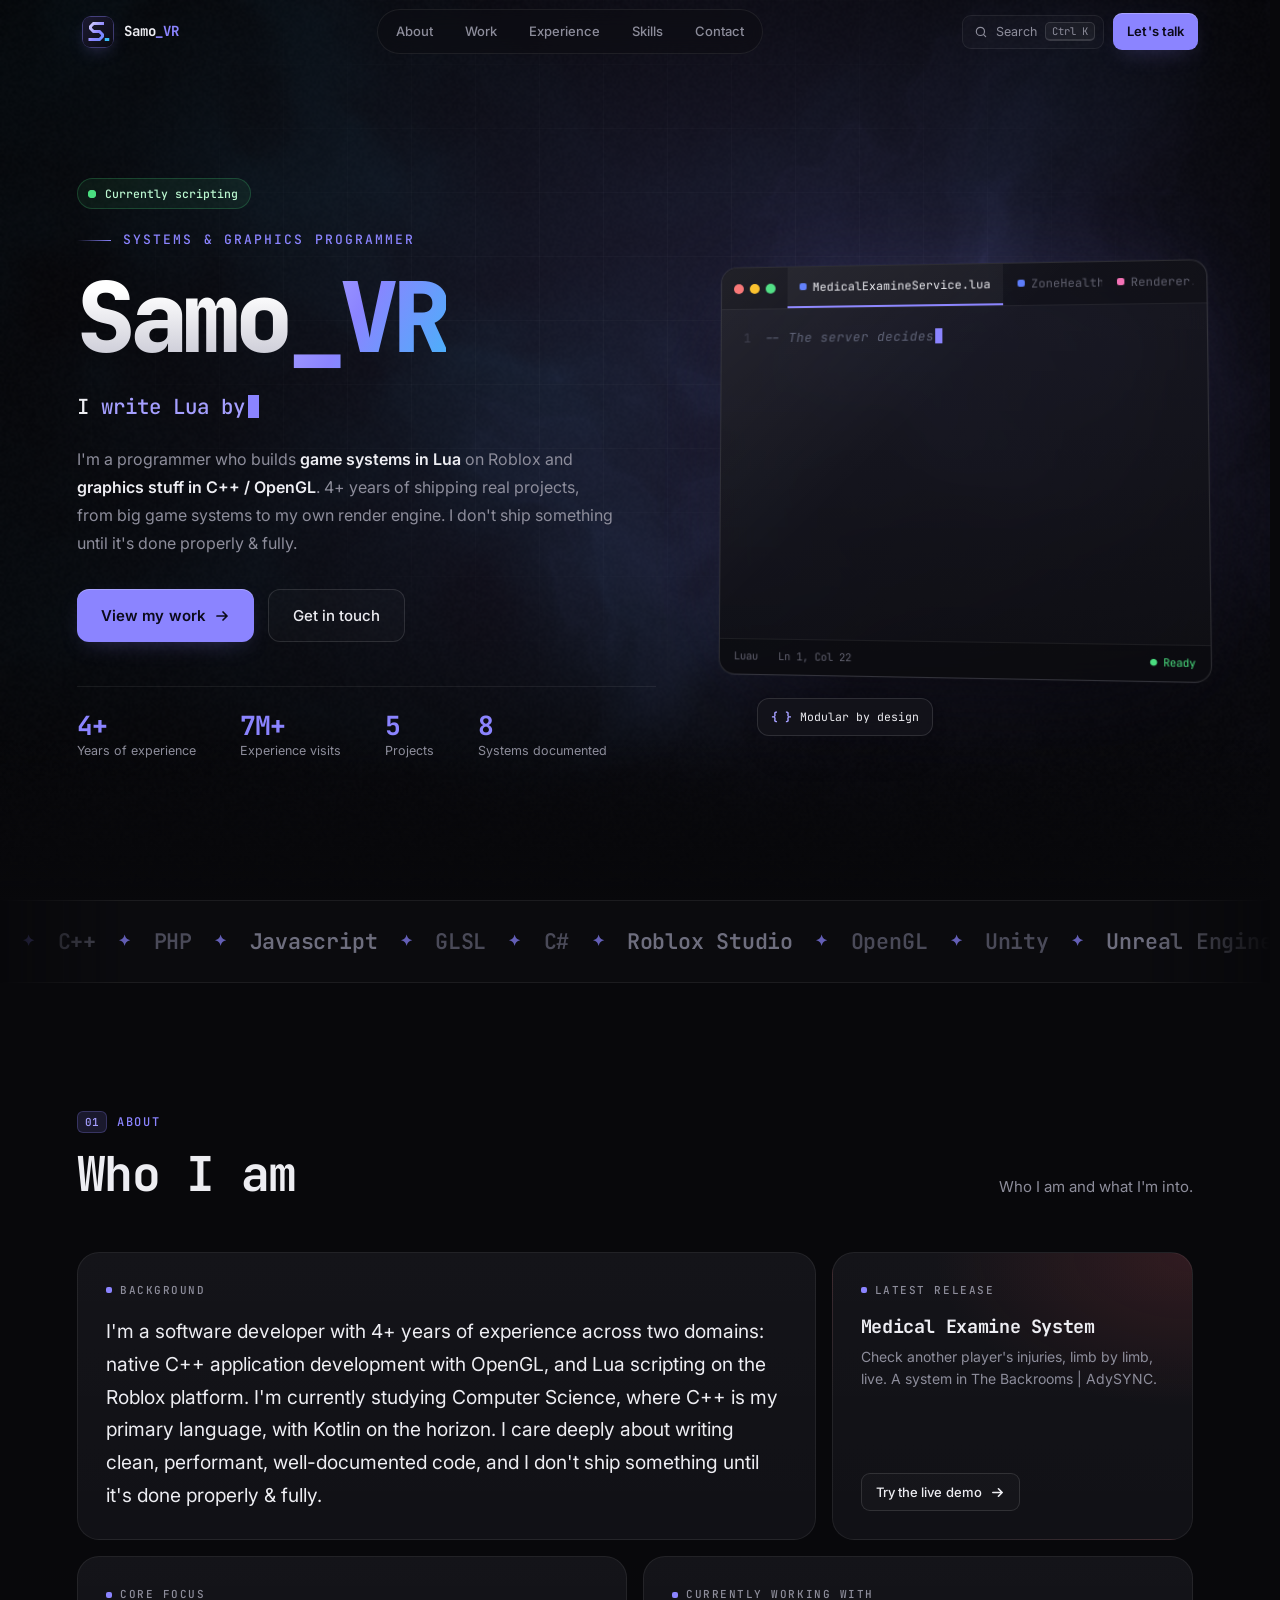
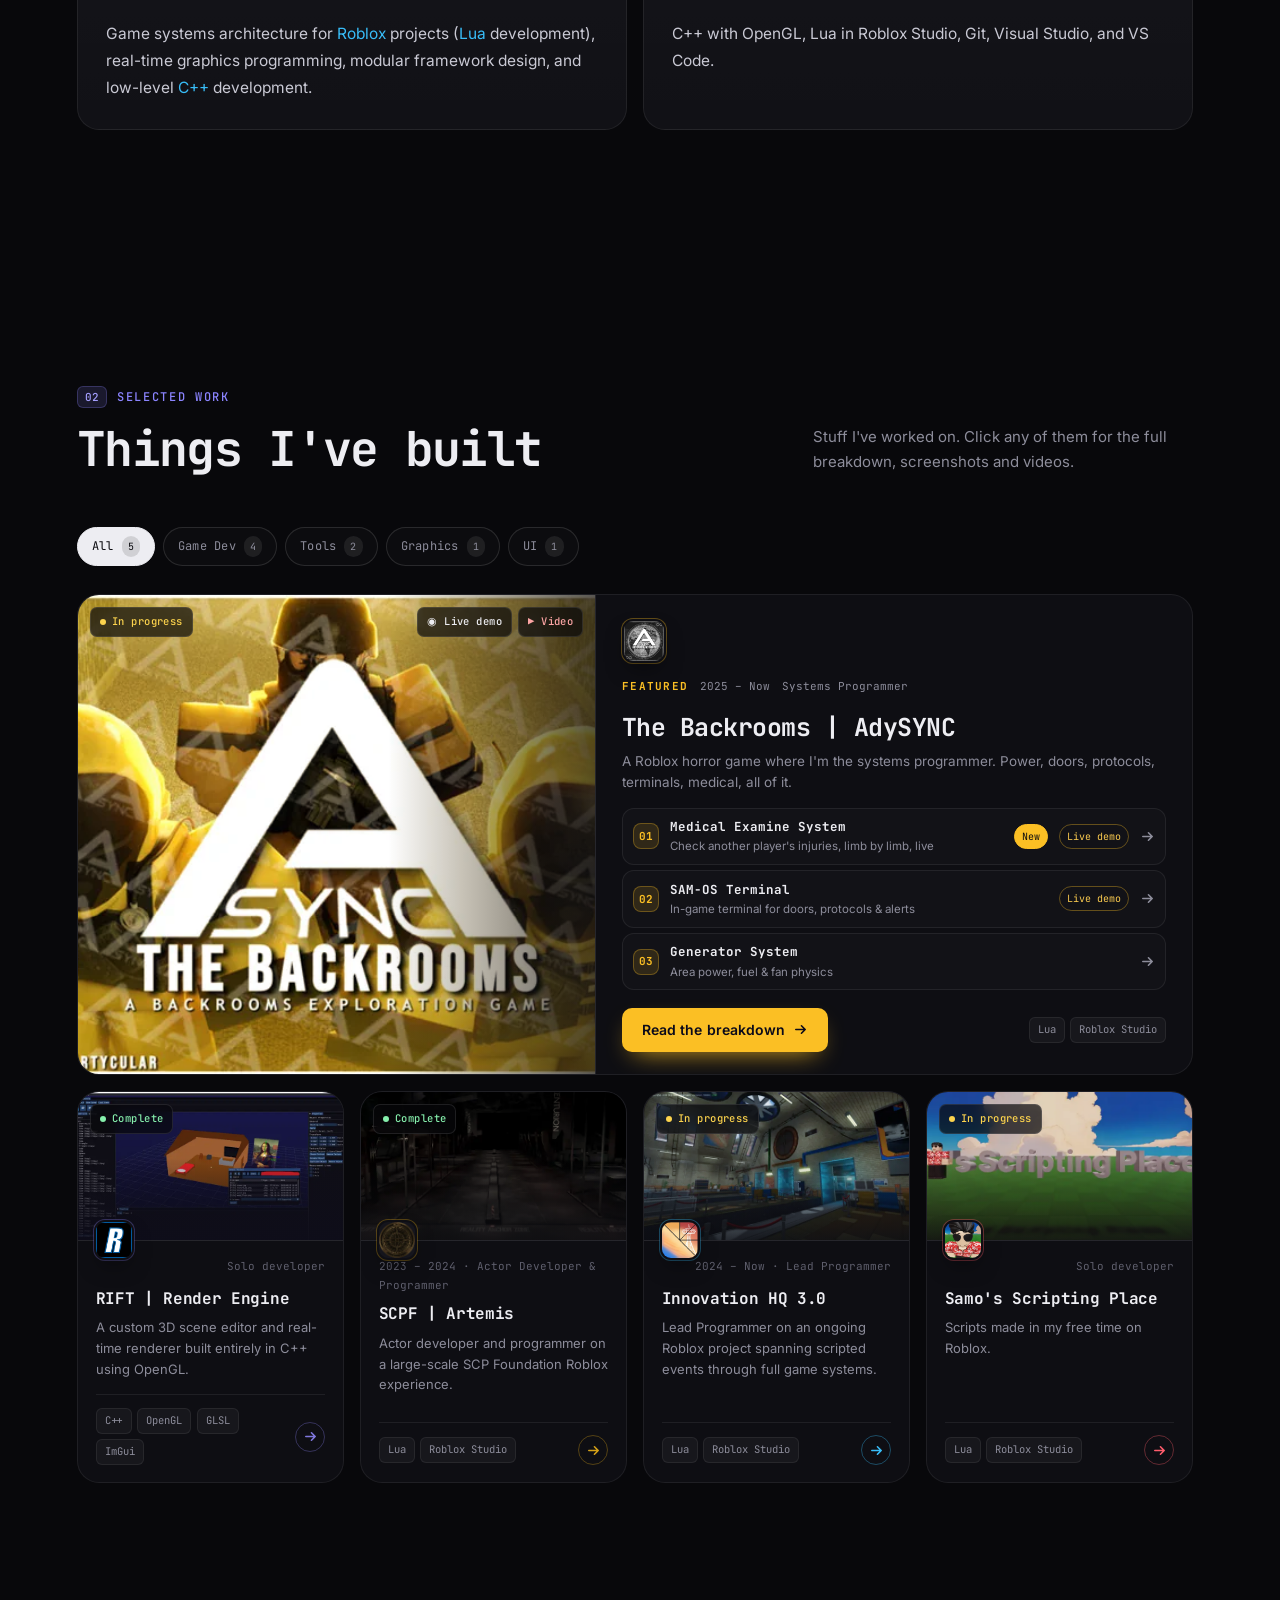
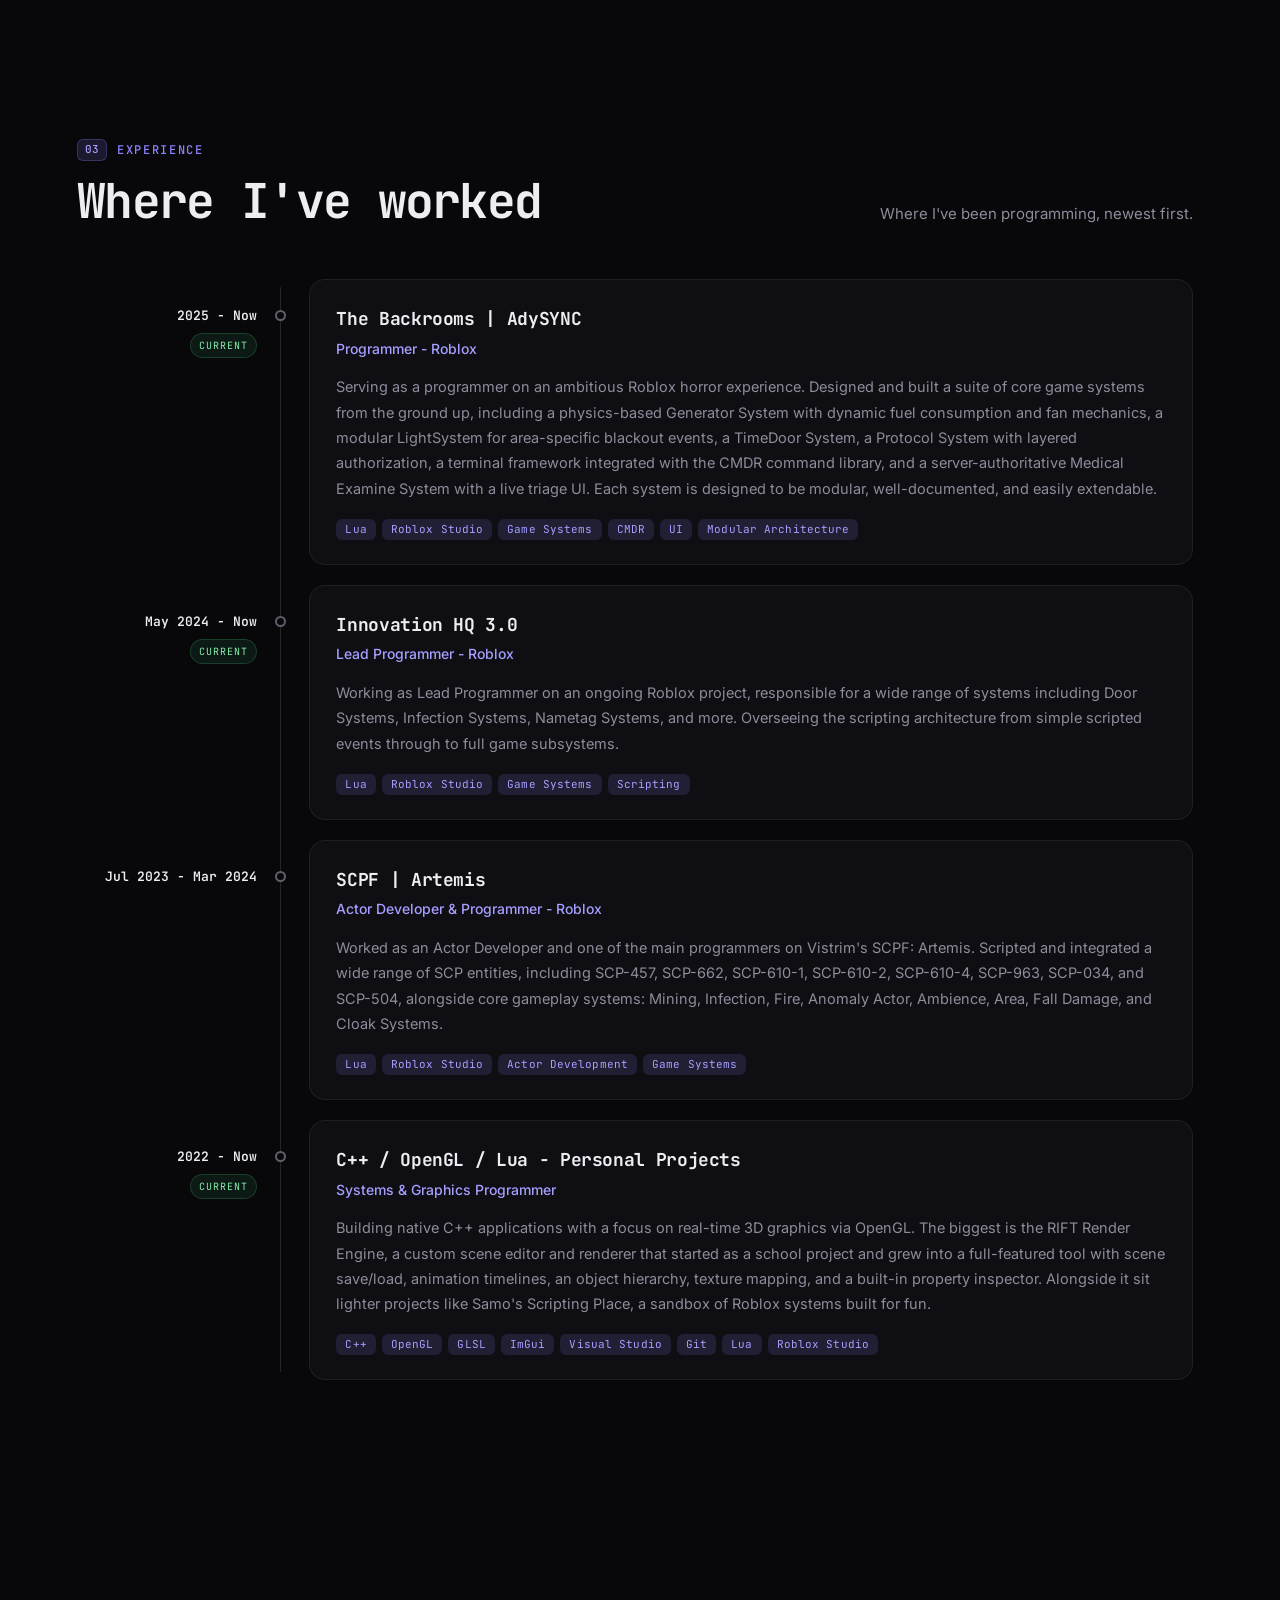
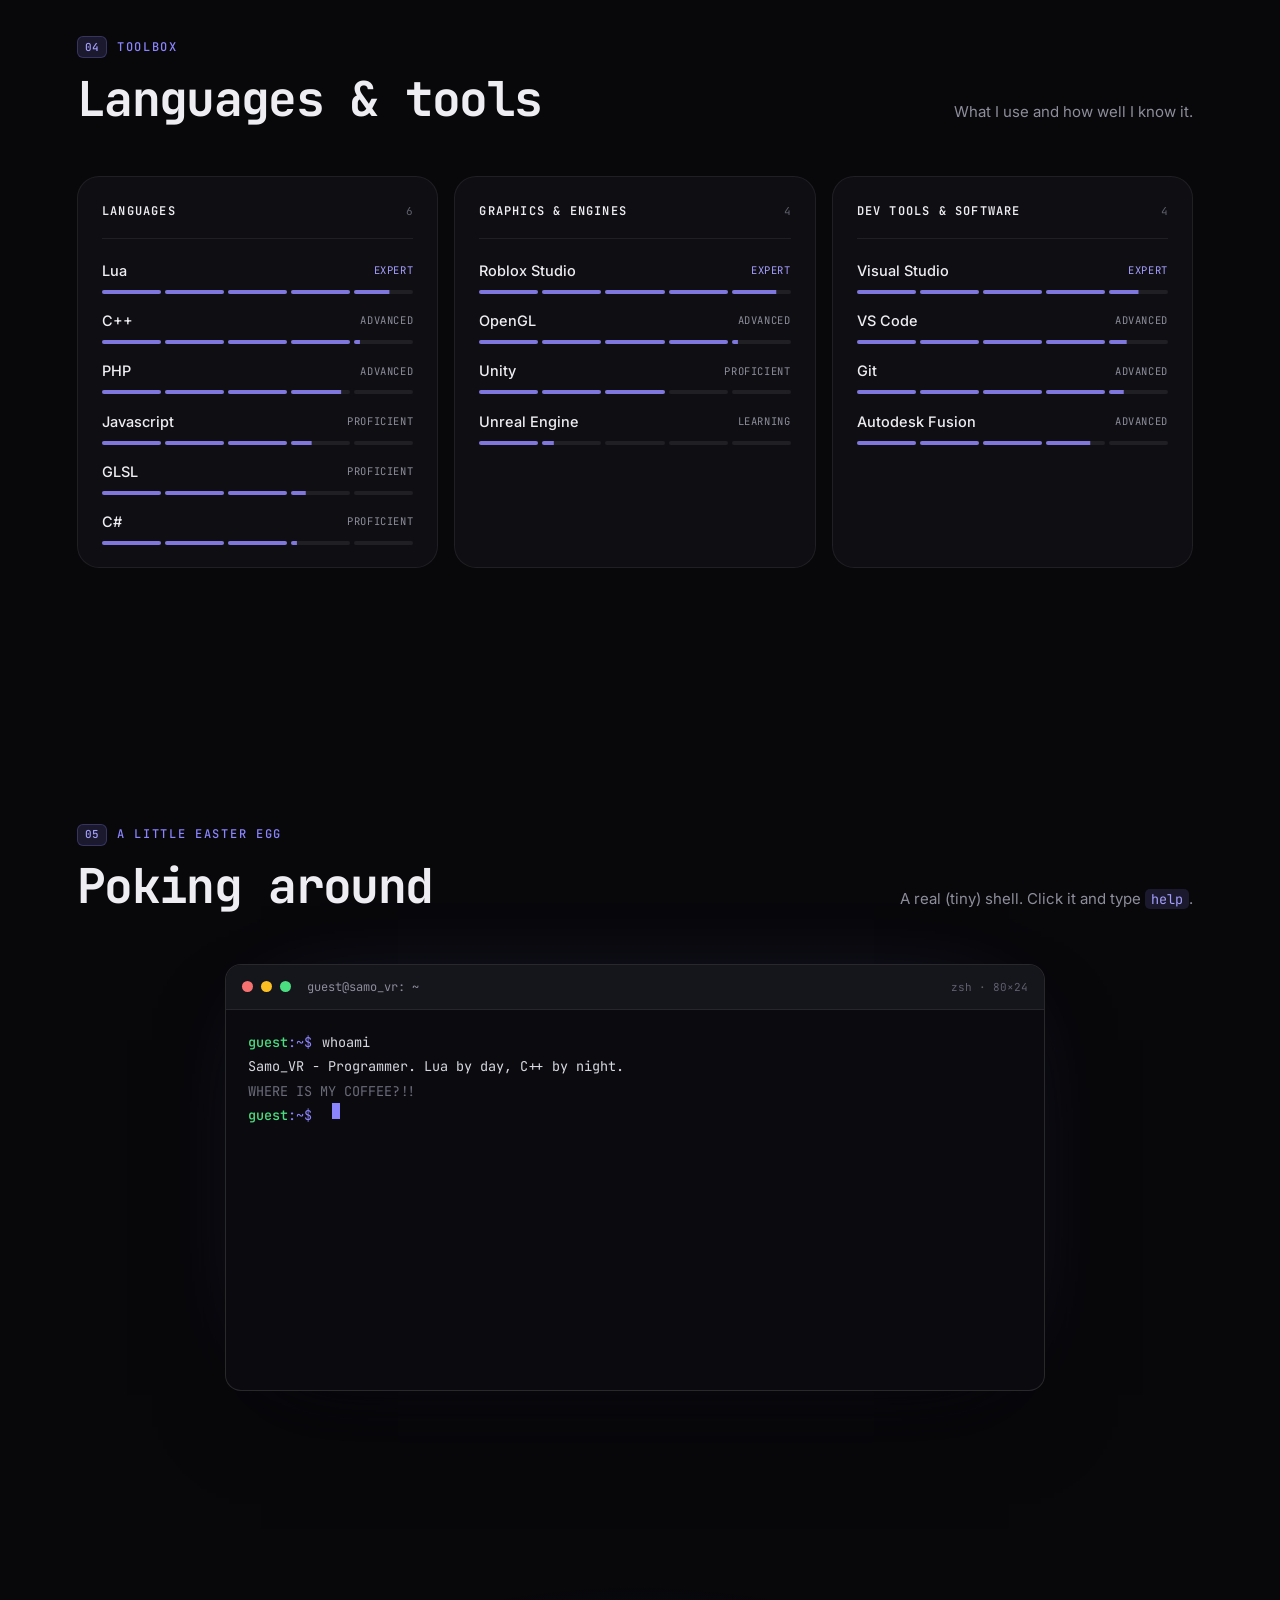
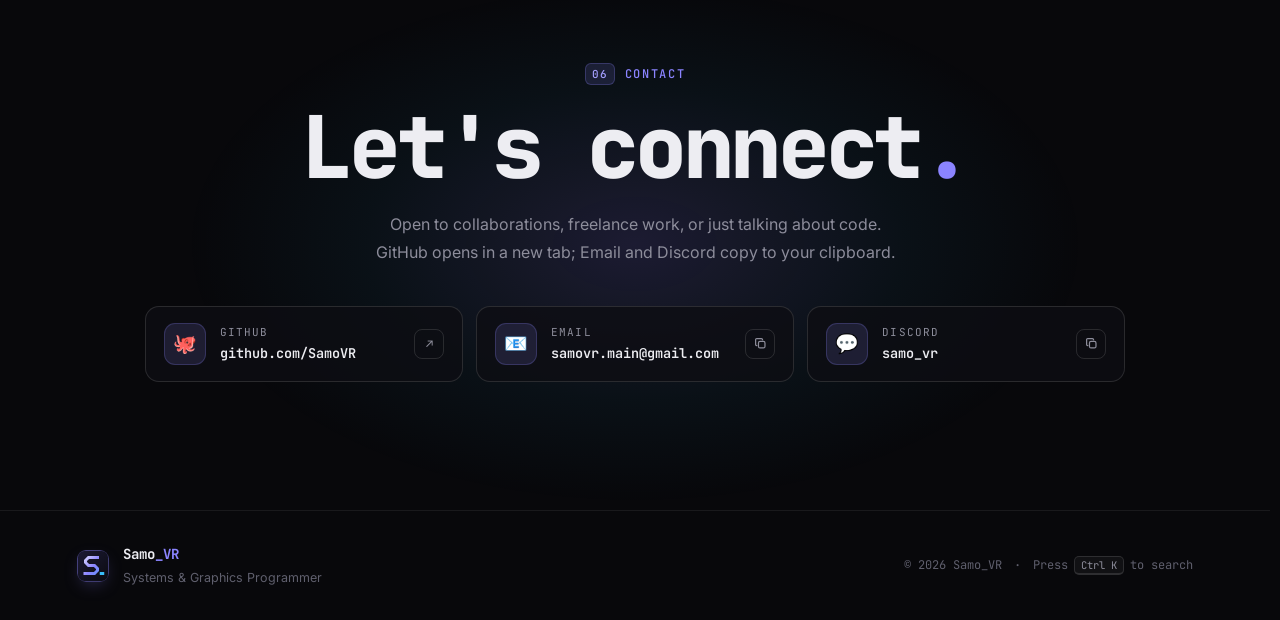
==== commit fcf18346: "Bring back the Modular by design badge below the code card" ====
--- a/index.html
+++ b/index.html
@@ -46,10 +46,10 @@
 <link rel="preconnect" href="https://fonts.googleapis.com">
 <link rel="preconnect" href="https://fonts.gstatic.com" crossorigin>
 <link href="https://fonts.googleapis.com/css2?family=Inter:wght@300;400;500;600;700&family=JetBrains+Mono:wght@400;500;600;700;800&display=swap" rel="stylesheet">
-<link rel="stylesheet" href="css/shared.css?v=20261021g">
-<link rel="stylesheet" href="css/portfolio.css?v=20261021g">
-<link rel="stylesheet" href="css/medical-demo.css?v=20261021g">
-<link rel="stylesheet" href="css/samos-demo.css?v=20261021g">
+<link rel="stylesheet" href="css/shared.css?v=20261021i">
+<link rel="stylesheet" href="css/portfolio.css?v=20261021i">
+<link rel="stylesheet" href="css/medical-demo.css?v=20261021i">
+<link rel="stylesheet" href="css/samos-demo.css?v=20261021i">
 <script>
   document.documentElement.classList.add('js', 'js-reveal', 'js-hero');
   // if any script fails, never leave content hidden waiting for an animation
@@ -140,6 +140,7 @@
           <span class="code-foot-ok">● Ready</span>
         </div>
       </div>
+      <div class="float-chip"><span class="chip-mono">{ }</span>Modular by design</div>
     </div>
   </div>
 </section>
@@ -361,17 +362,17 @@
   </div>
 </div>
 
-<script src="vendor/gsap.min.js?v=20261021g" defer></script>
-<script src="vendor/ScrollTrigger.min.js?v=20261021g" defer></script>
-<script src="vendor/lenis.min.js?v=20261021g" defer></script>
-<script src="js/site-data.js?v=20261021g" defer></script>
-<script src="js/shared-data.js?v=20261021g" defer></script>
-<script src="js/tab-format.js?v=20261021g" defer></script>
-<script src="js/hero-shader.js?v=20261021g" defer></script>
-<script src="js/medical-demo.js?v=20261021g" defer></script>
-<script src="js/samos-demo.js?v=20261021g" defer></script>
-<script src="js/terminal.js?v=20261021g" defer></script>
-<script src="js/portfolio.js?v=20261021g" defer></script>
-<script src="js/fx.js?v=20261021g" defer></script>
+<script src="vendor/gsap.min.js?v=20261021i" defer></script>
+<script src="vendor/ScrollTrigger.min.js?v=20261021i" defer></script>
+<script src="vendor/lenis.min.js?v=20261021i" defer></script>
+<script src="js/site-data.js?v=20261021i" defer></script>
+<script src="js/shared-data.js?v=20261021i" defer></script>
+<script src="js/tab-format.js?v=20261021i" defer></script>
+<script src="js/hero-shader.js?v=20261021i" defer></script>
+<script src="js/medical-demo.js?v=20261021i" defer></script>
+<script src="js/samos-demo.js?v=20261021i" defer></script>
+<script src="js/terminal.js?v=20261021i" defer></script>
+<script src="js/portfolio.js?v=20261021i" defer></script>
+<script src="js/fx.js?v=20261021i" defer></script>
 </body>
 </html>
--- a/css/portfolio.css
+++ b/css/portfolio.css
@@ -109,6 +109,14 @@
 
 /* code card */
 .hero-visual{position:relative;min-width:0}
+/* sits fully below the card so it never covers any code */
+.float-chip{position:absolute;left:8%;top:calc(100% + 26px);display:inline-flex;align-items:center;gap:8px;padding:8px 13px;border-radius:12px;font-family:var(--mono);font-size:11.5px;color:var(--text);
+  background:rgba(20,20,28,.82);border:1px solid var(--border2);backdrop-filter:blur(10px);-webkit-backdrop-filter:blur(10px);box-shadow:0 18px 40px -18px rgba(0,0,0,.8);animation:floaty 6s ease-in-out infinite}
+.chip-mono{color:var(--accent-hi);font-weight:700}
+@keyframes floaty{0%,100%{transform:translateY(0)}50%{transform:translateY(-6px)}}
+@media (max-width:1100px){.hero-visual{margin-bottom:3rem}}
+@media (max-width:640px){.float-chip{display:none}}
+@media (prefers-reduced-motion:reduce){.float-chip{animation:none}}
 .code-card{position:relative;border-radius:16px;overflow:hidden;
   background:linear-gradient(180deg,rgba(24,24,33,.82),rgba(14,14,19,.9));border:1px solid var(--border2);
   box-shadow:0 40px 90px -30px rgba(0,0,0,.8),0 0 0 1px rgba(255,255,255,.02),0 0 120px -50px var(--accent-glow);
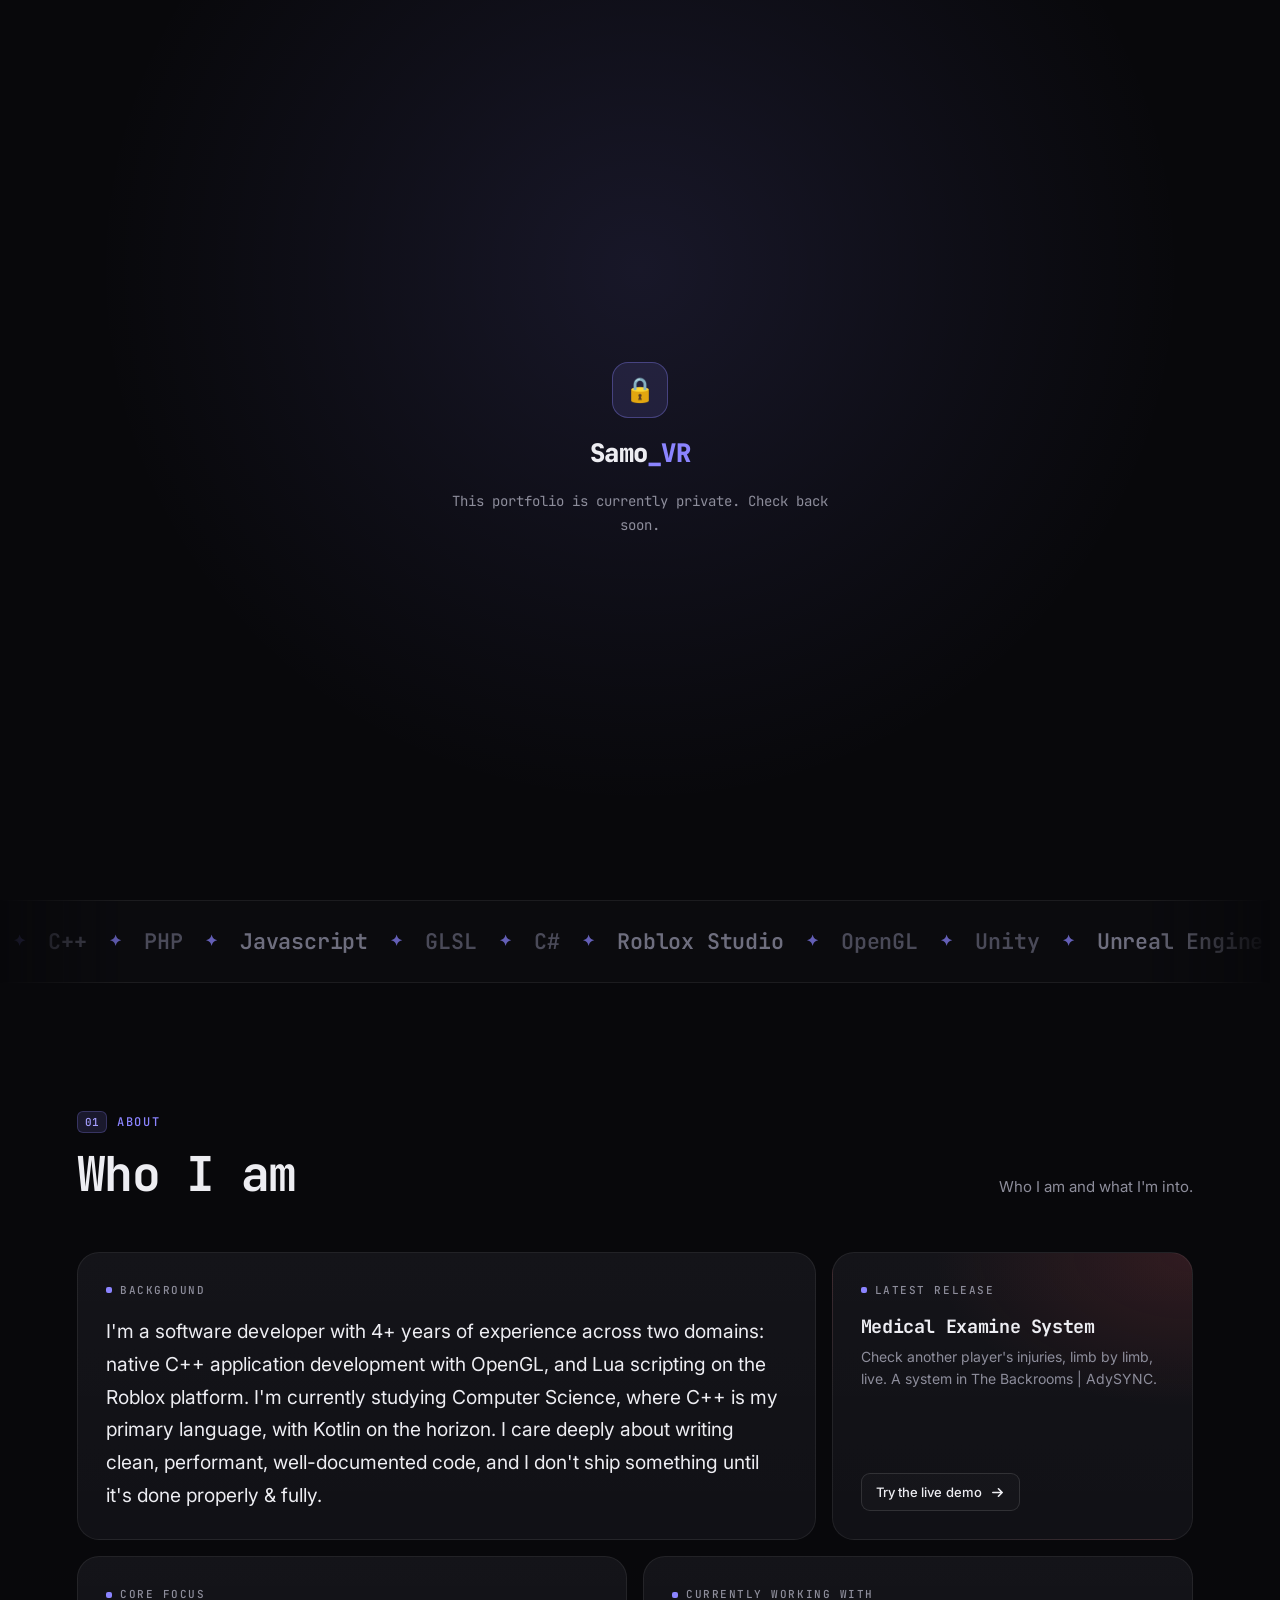
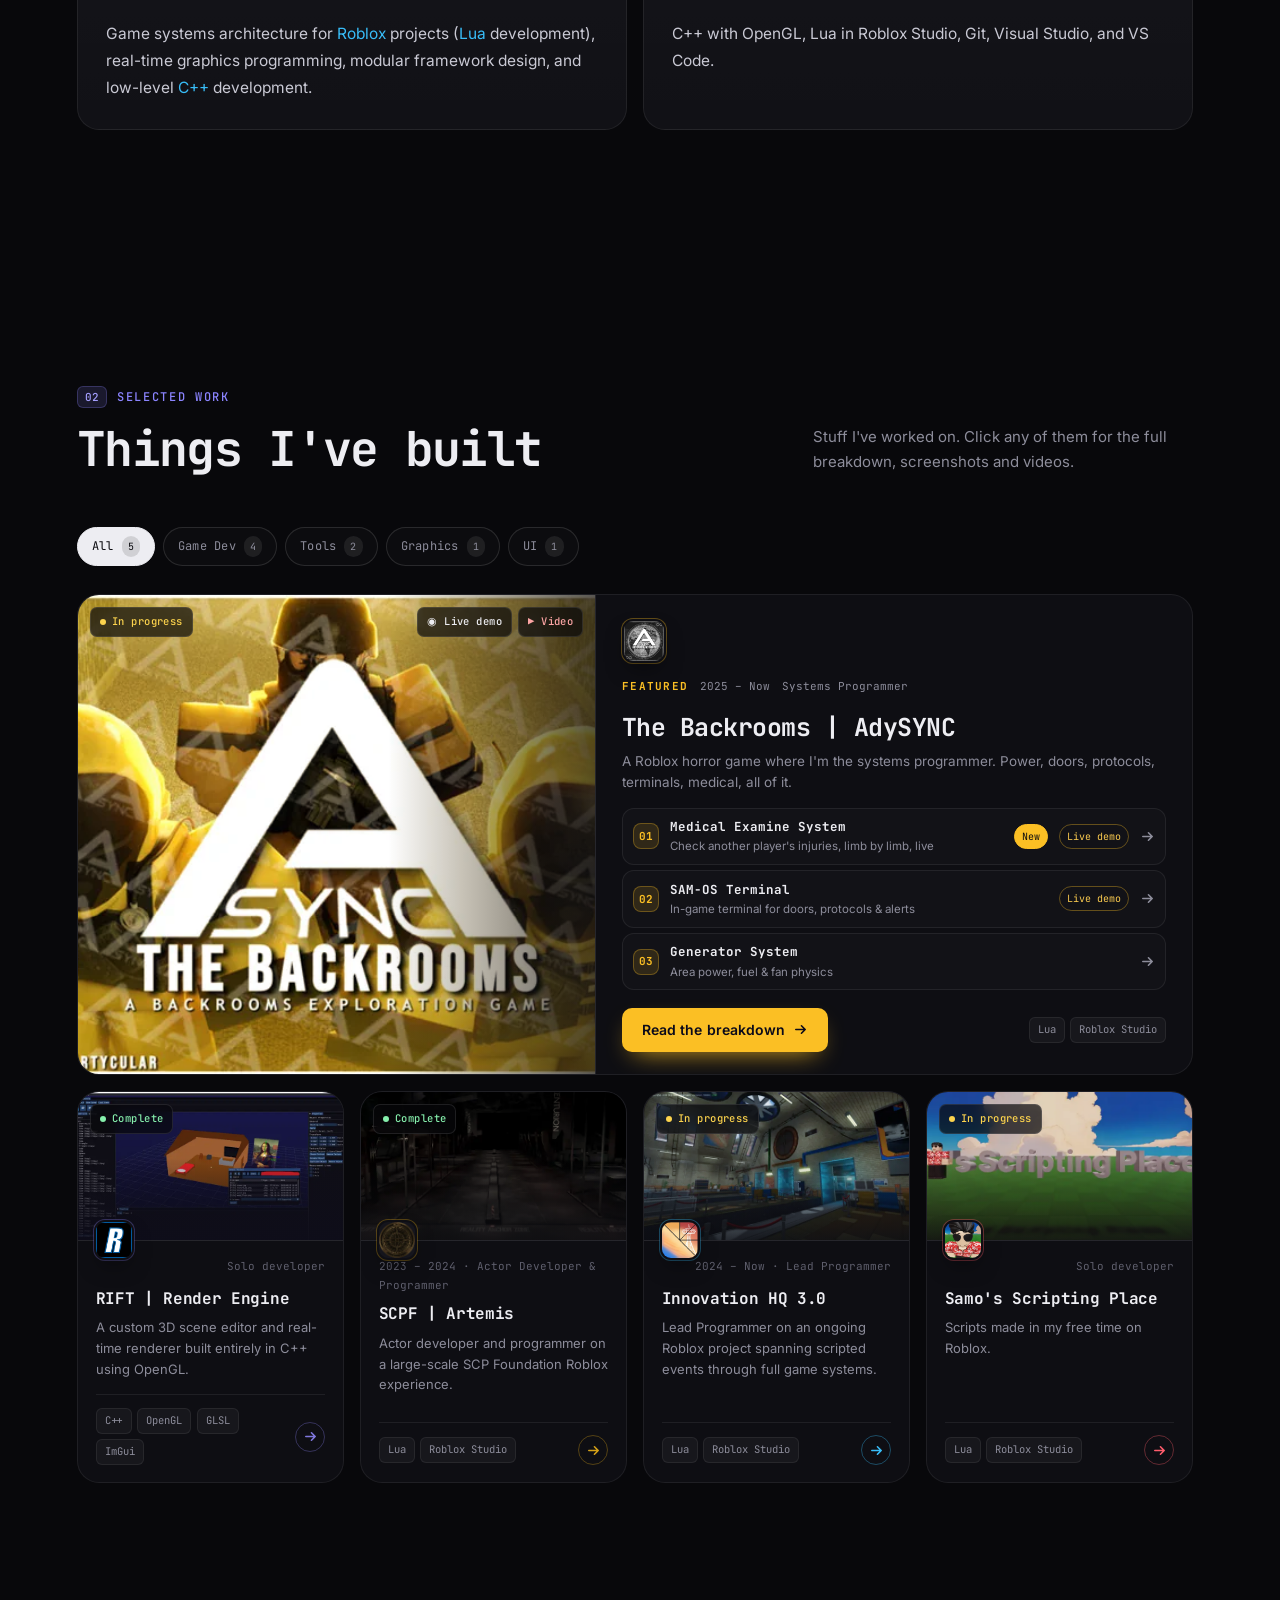
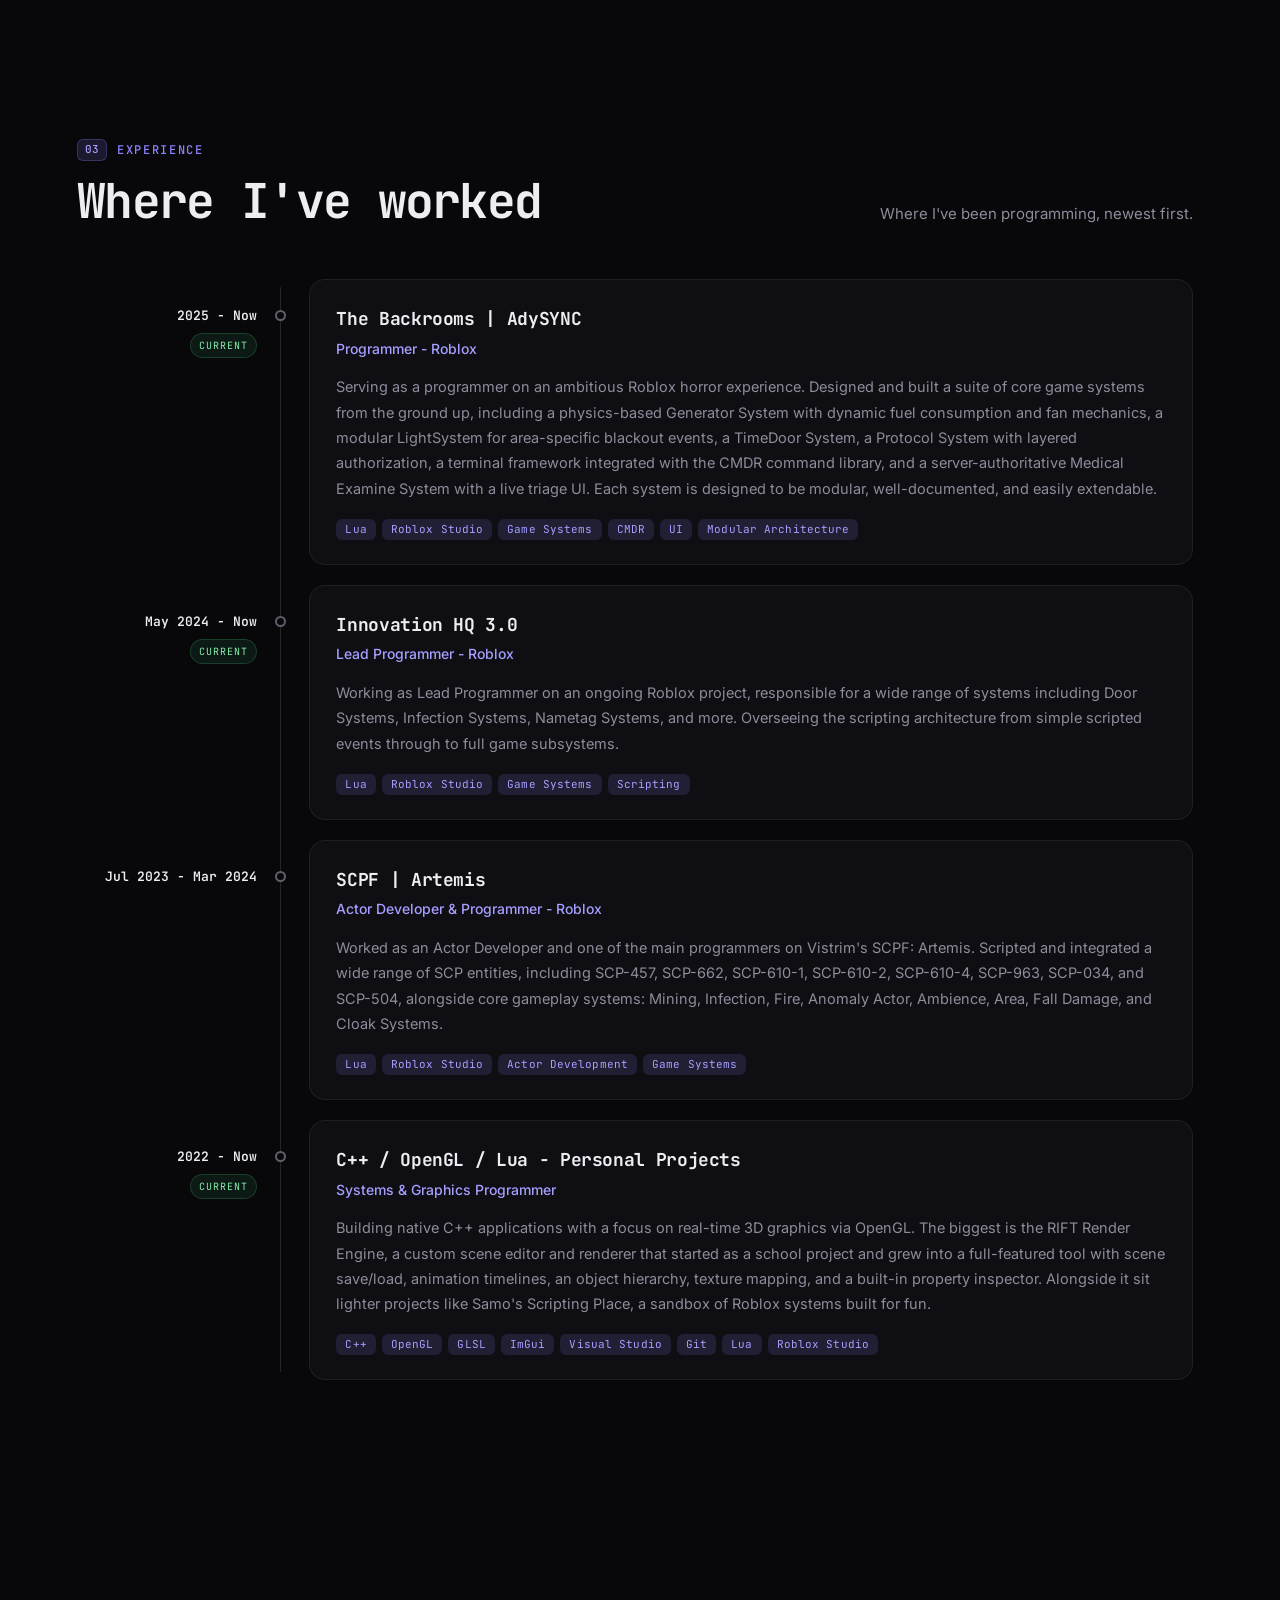
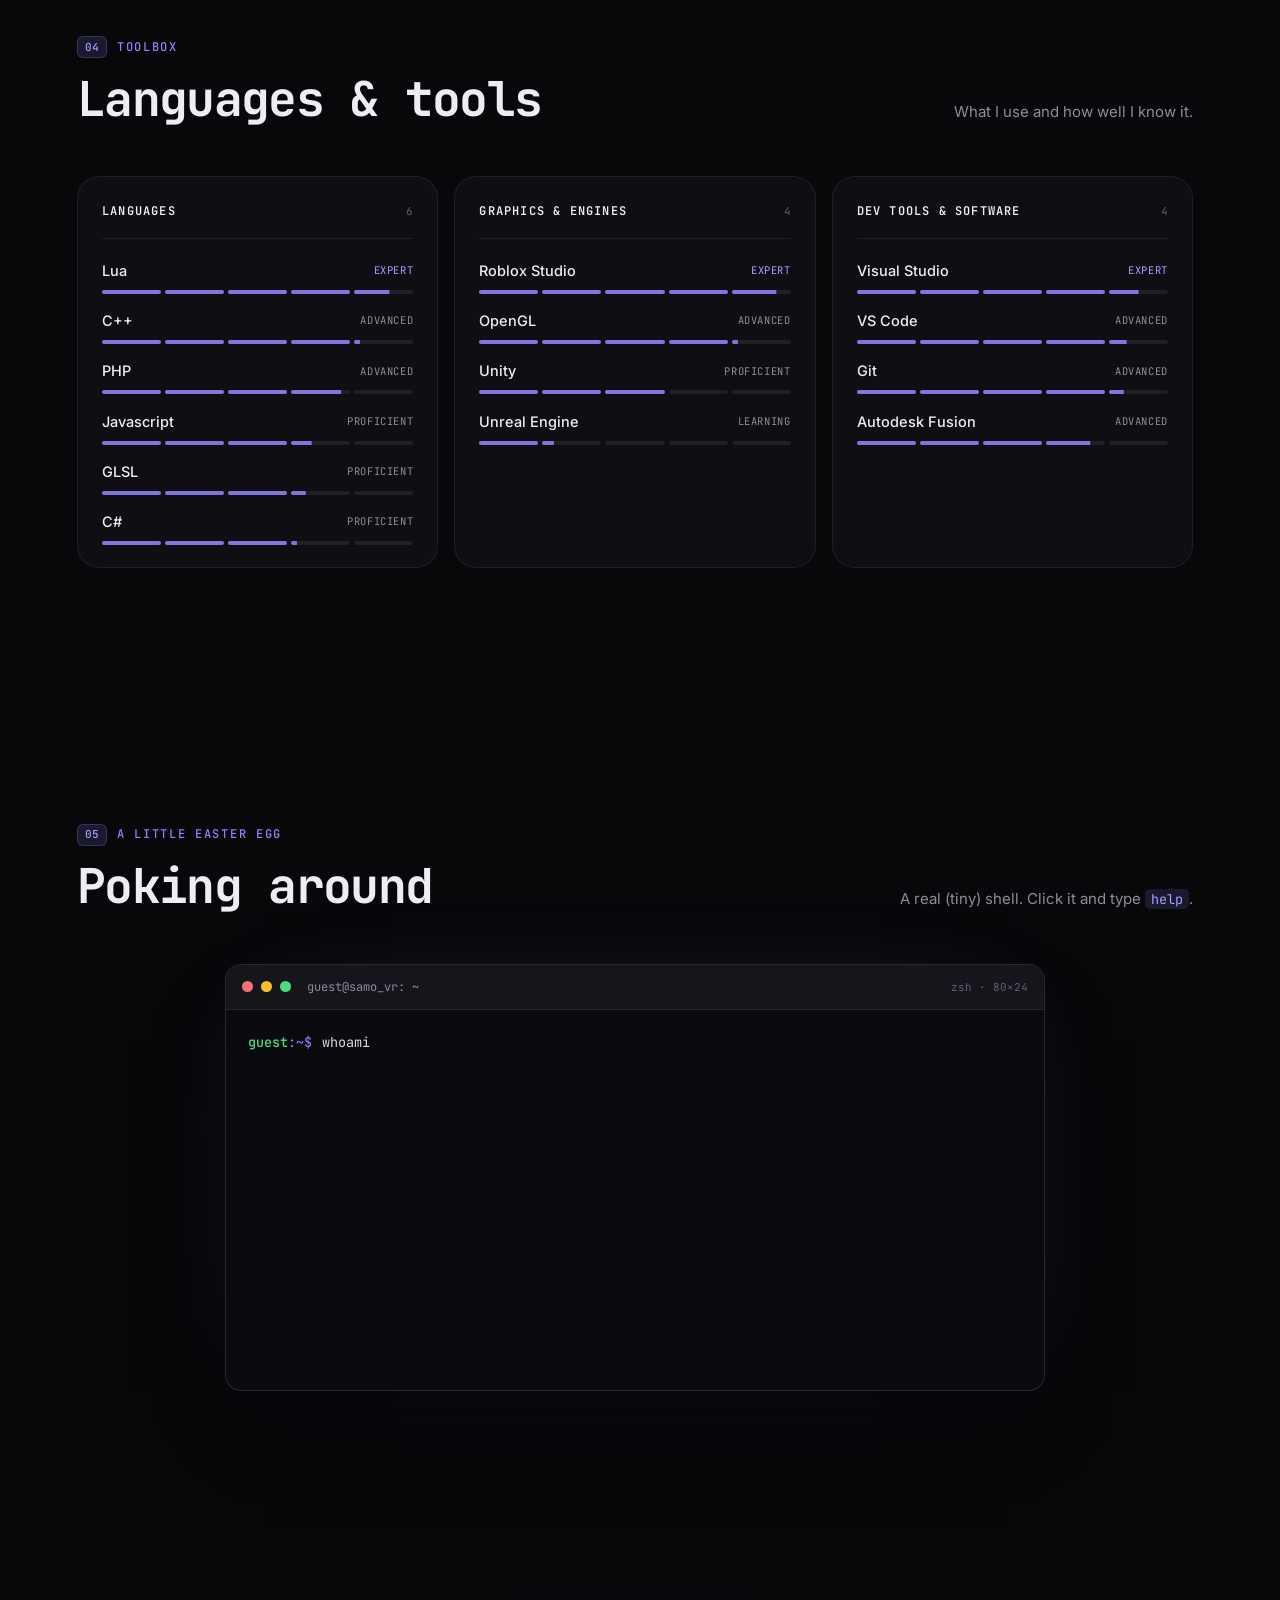
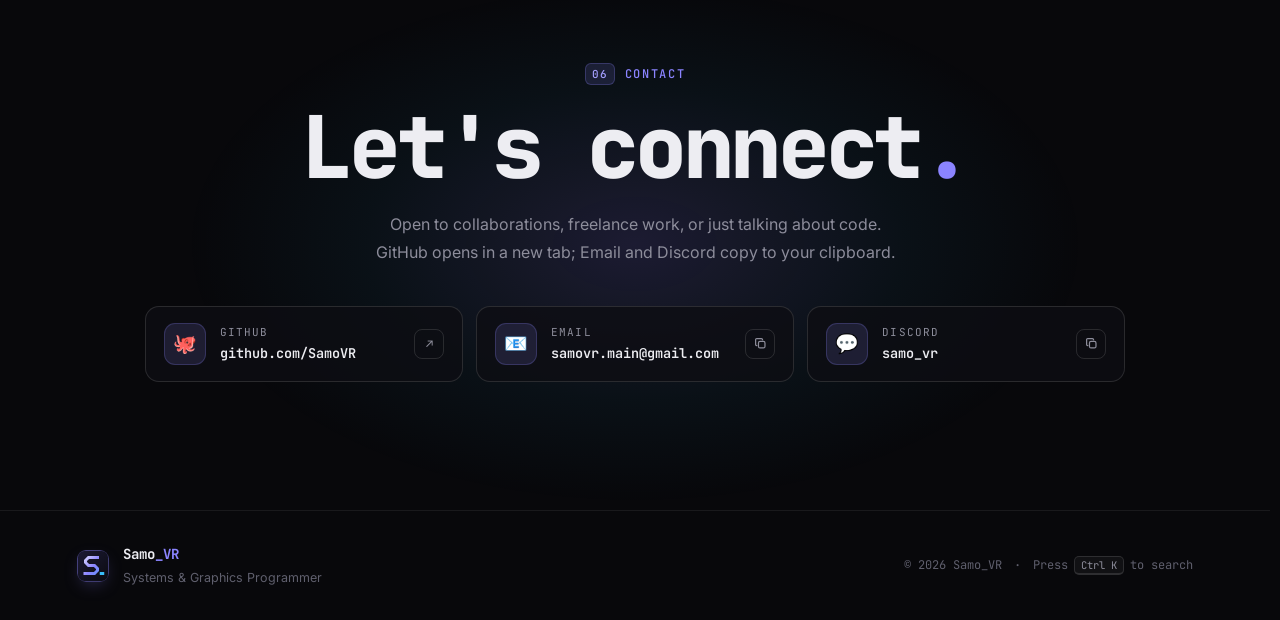
==== commit 64f1a4ac: "updated theme color meta" ====
--- a/index.html
+++ b/index.html
@@ -9,7 +9,7 @@
 <meta name="description" content="Samo_VR builds server-authoritative game systems in Lua for Roblox and real-time graphics in C++ / OpenGL. Browse projects, systems breakdowns, videos and experience.">
 <meta name="author" content="Samo_VR">
 <link rel="canonical" href="https://samovr.github.io/">
-<meta name="theme-color" content="#08080b">
+<meta name="theme-color" content="#857ef4">
 <meta name="color-scheme" content="dark">
 
 <!-- Open Graph (Facebook, Discord, LinkedIn, etc.) -->
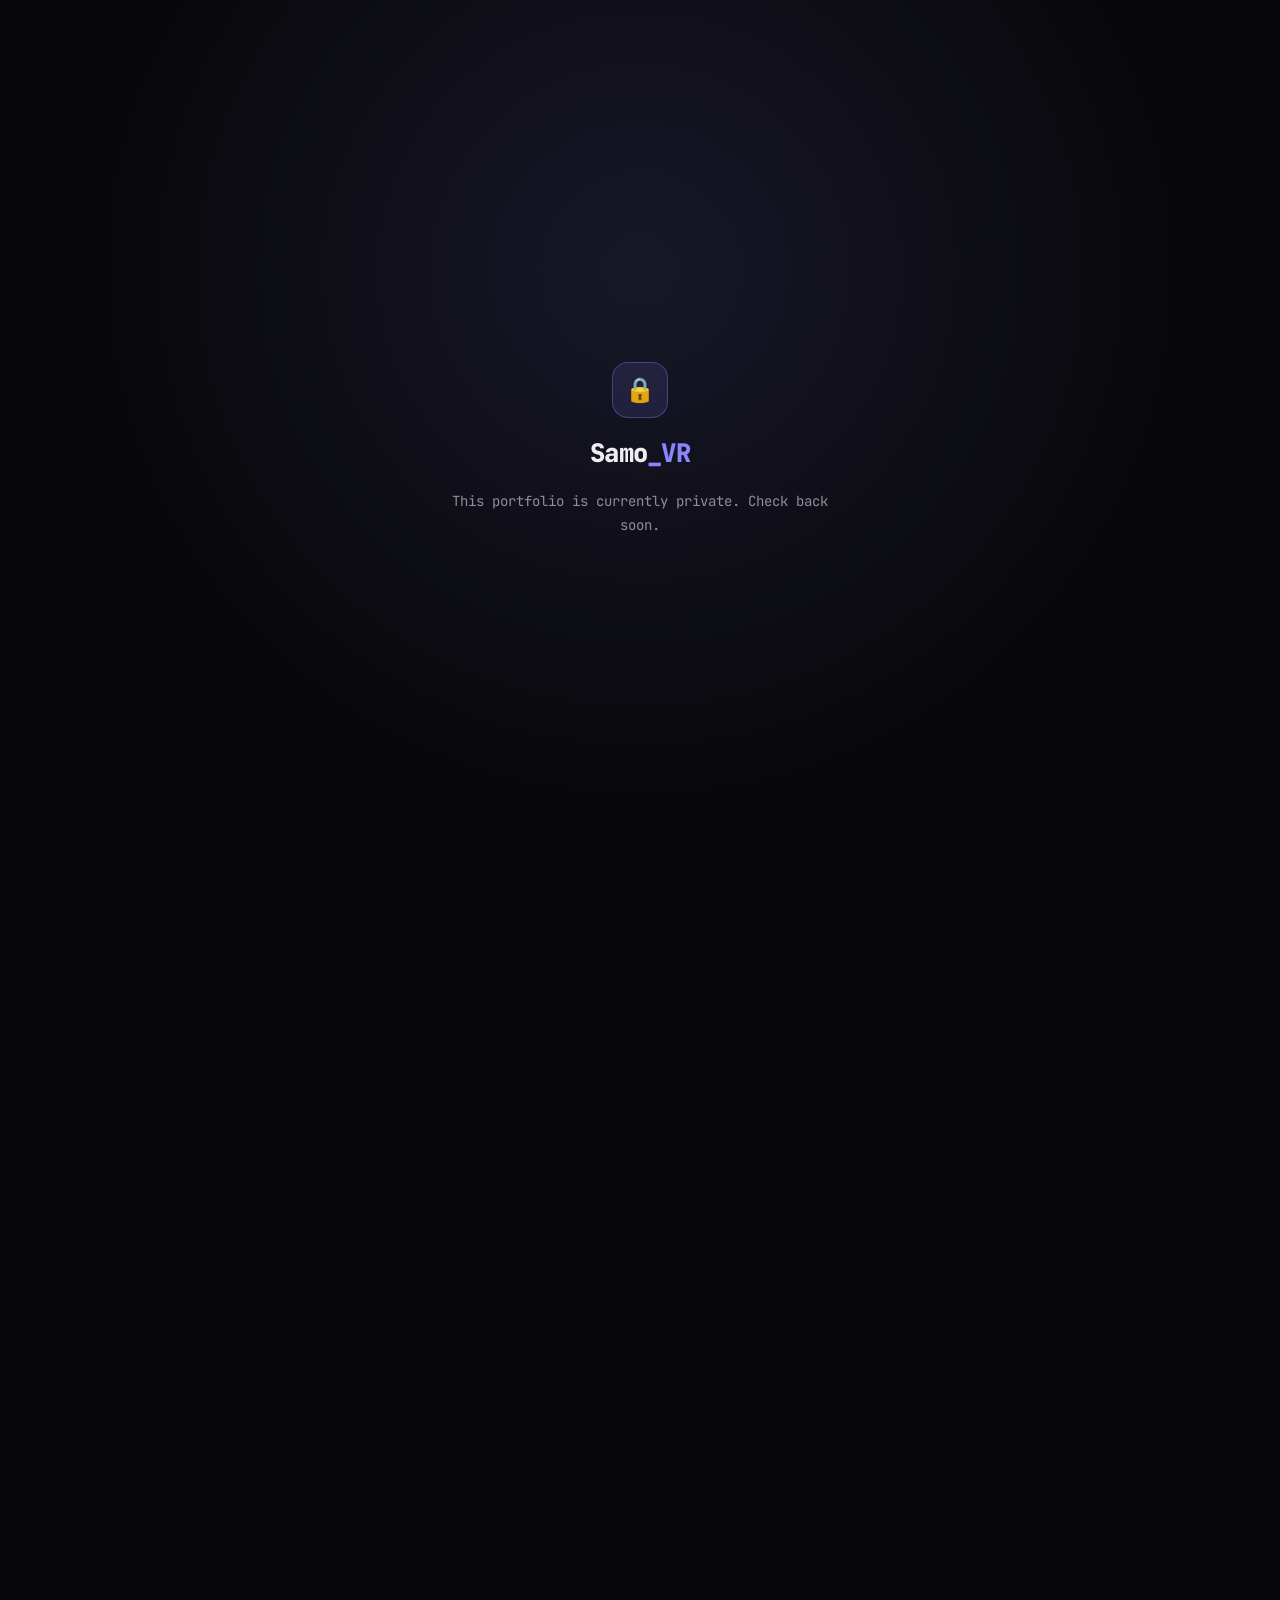
==== commit 1a6543f3: "Always load the latest site data on refresh; hide page instantly in lockdown" ====
--- a/index.html
+++ b/index.html
@@ -365,7 +365,14 @@
 <script src="vendor/gsap.min.js?v=20261021i" defer></script>
 <script src="vendor/ScrollTrigger.min.js?v=20261021i" defer></script>
 <script src="vendor/lenis.min.js?v=20261021i" defer></script>
-<script src="js/site-data.js?v=20261021i" defer></script>
+<!-- site data: fresh URL on every load, so a pushed change shows up on the next refresh (never cached) -->
+<script>document.write('<script src="js/site-data.js?t=' + Date.now() + '"><\/script>');</script>
+<script>
+  // lockdown: hide everything right away (the lock wall itself is added by portfolio.js)
+  if (typeof DEFAULT !== 'undefined' && DEFAULT.settings && DEFAULT.settings.lockdown) {
+    document.write('<style>body > *:not(#lockdown-wall){visibility:hidden !important}</style>');
+  }
+</script>
 <script src="js/shared-data.js?v=20261021i" defer></script>
 <script src="js/tab-format.js?v=20261021i" defer></script>
 <script src="js/hero-shader.js?v=20261021i" defer></script>
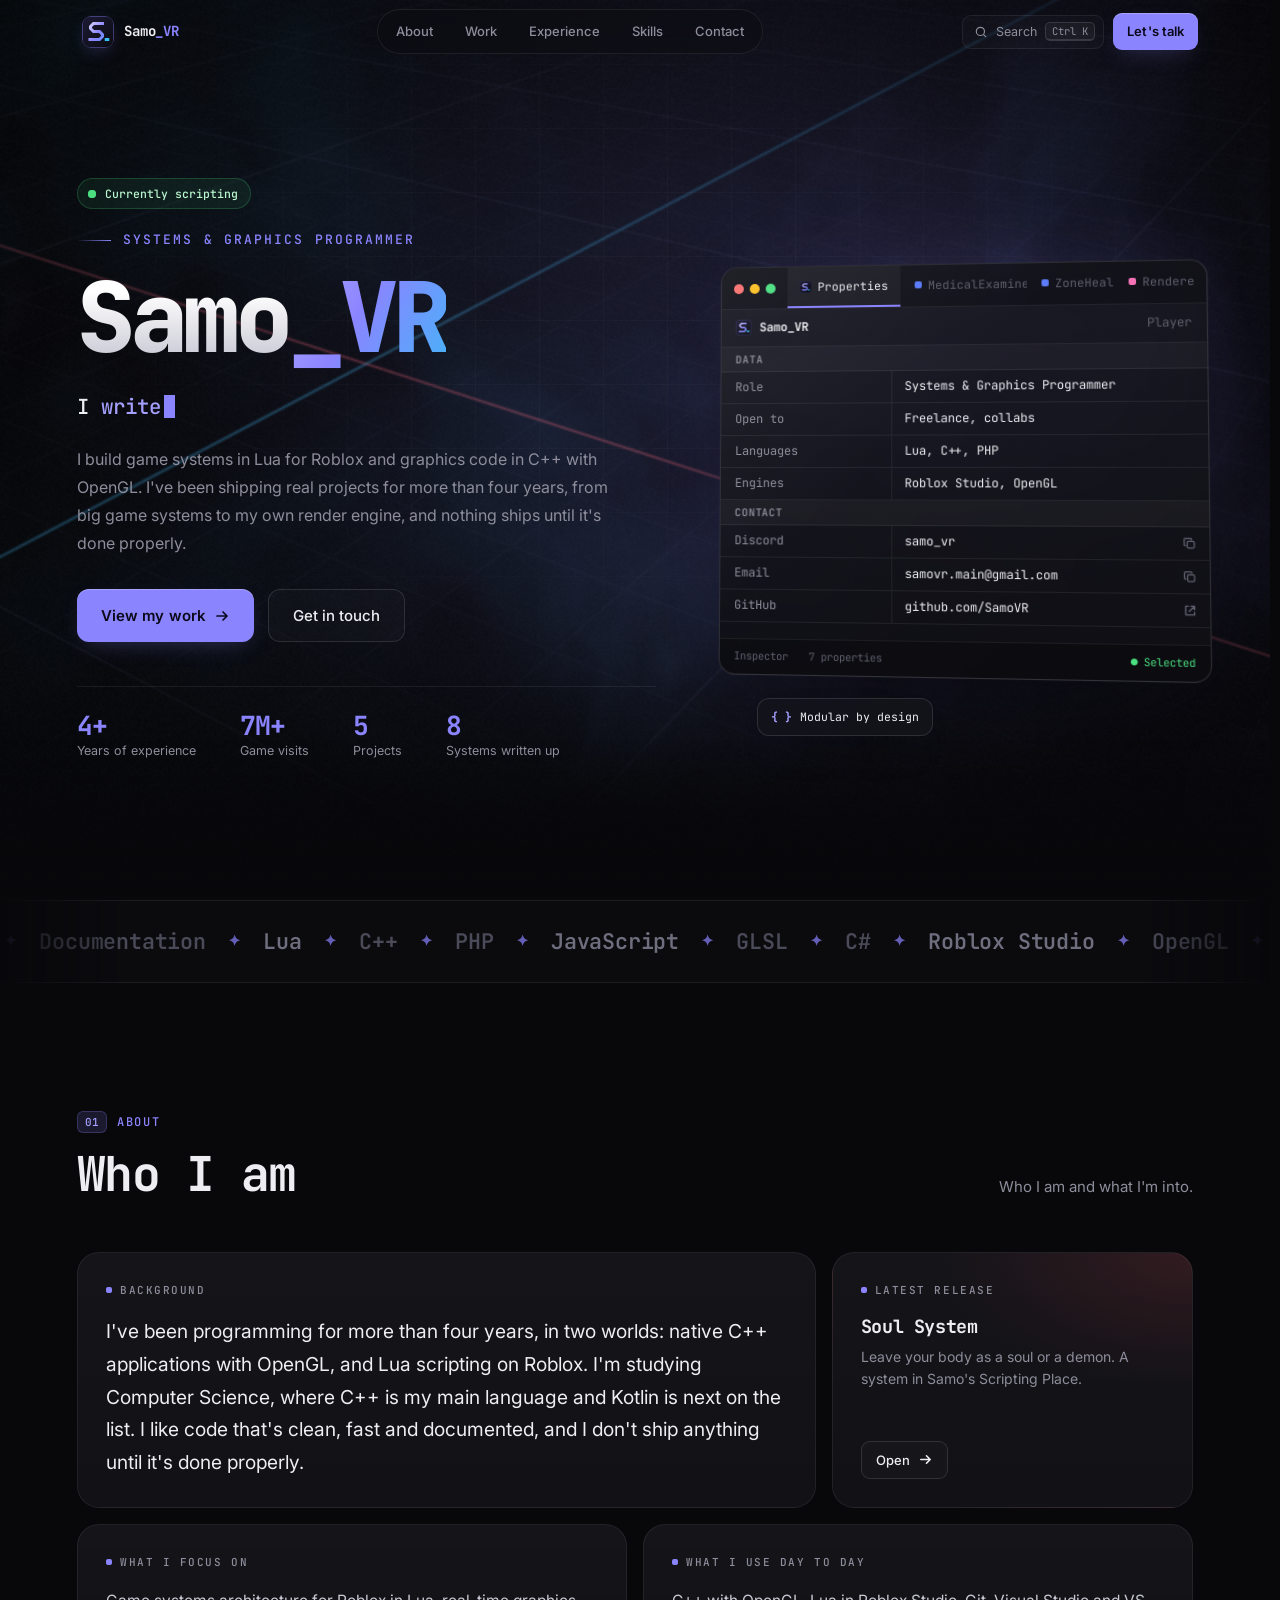
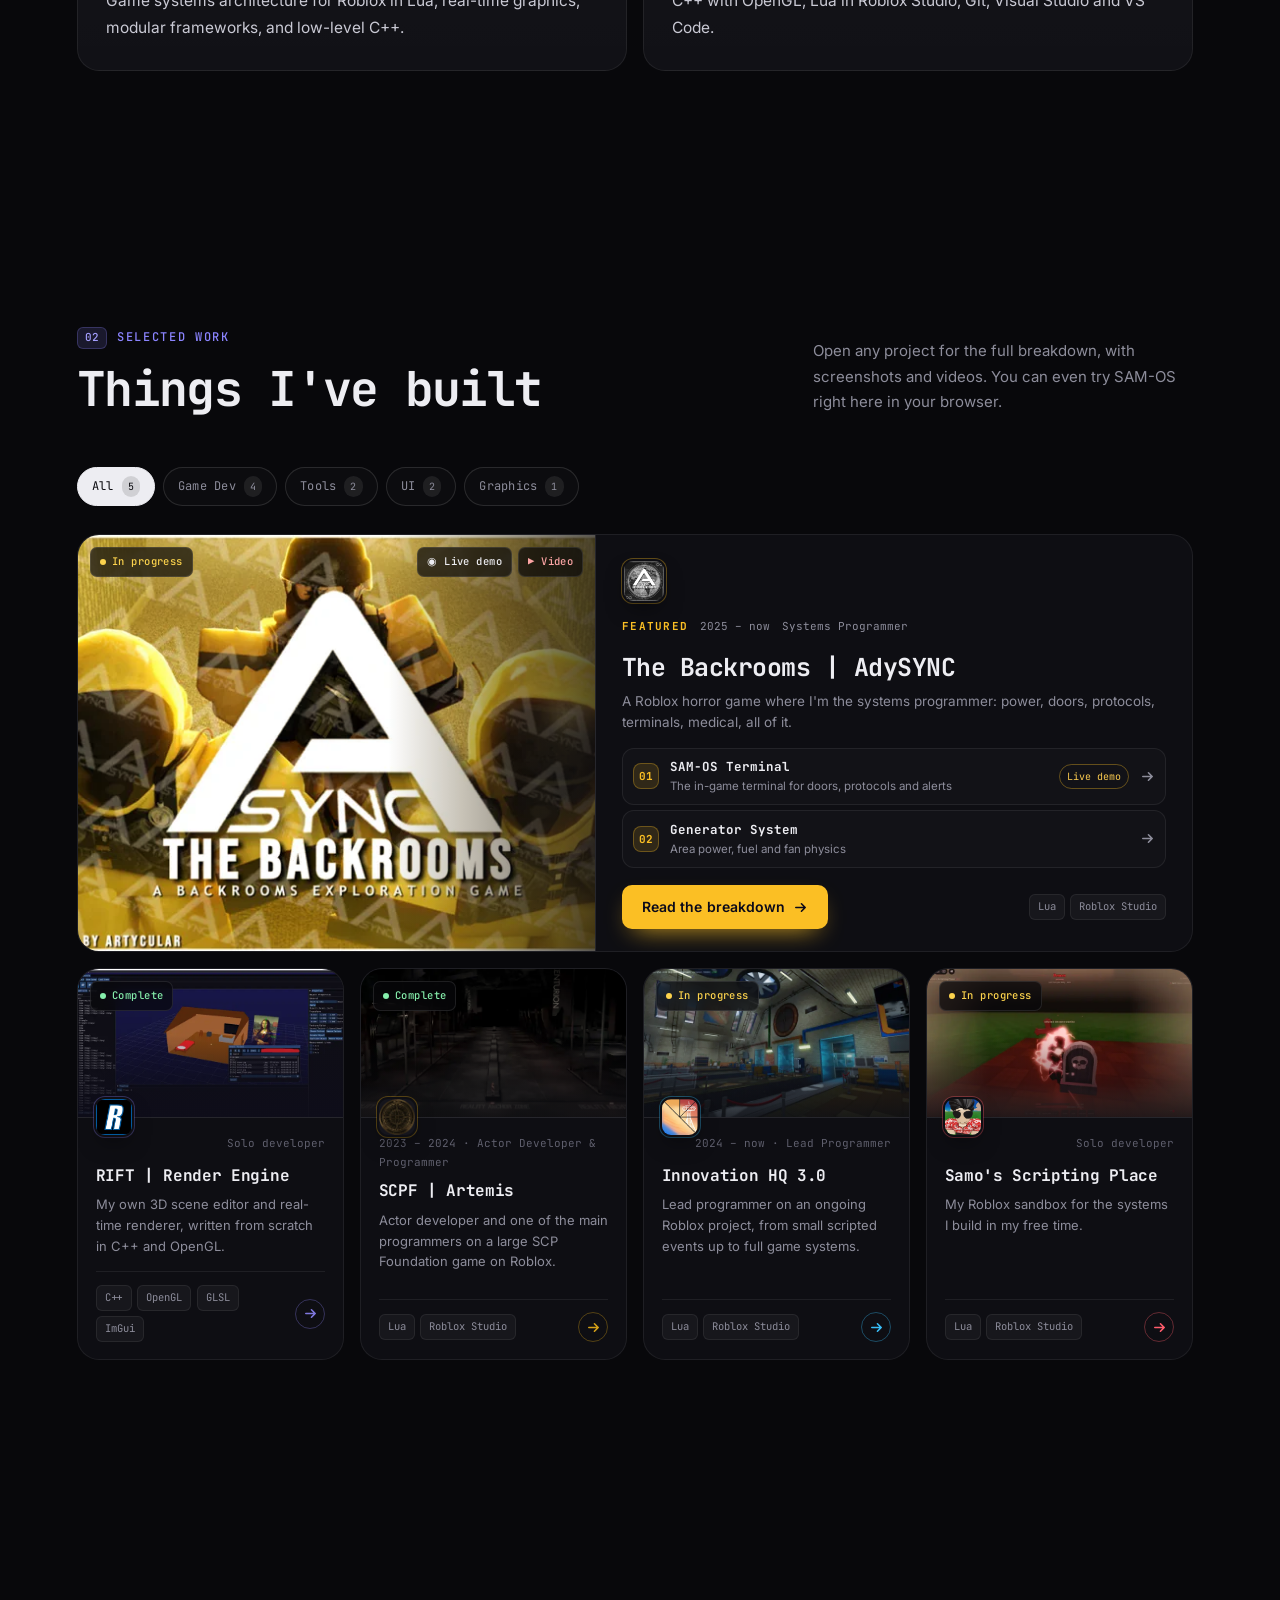
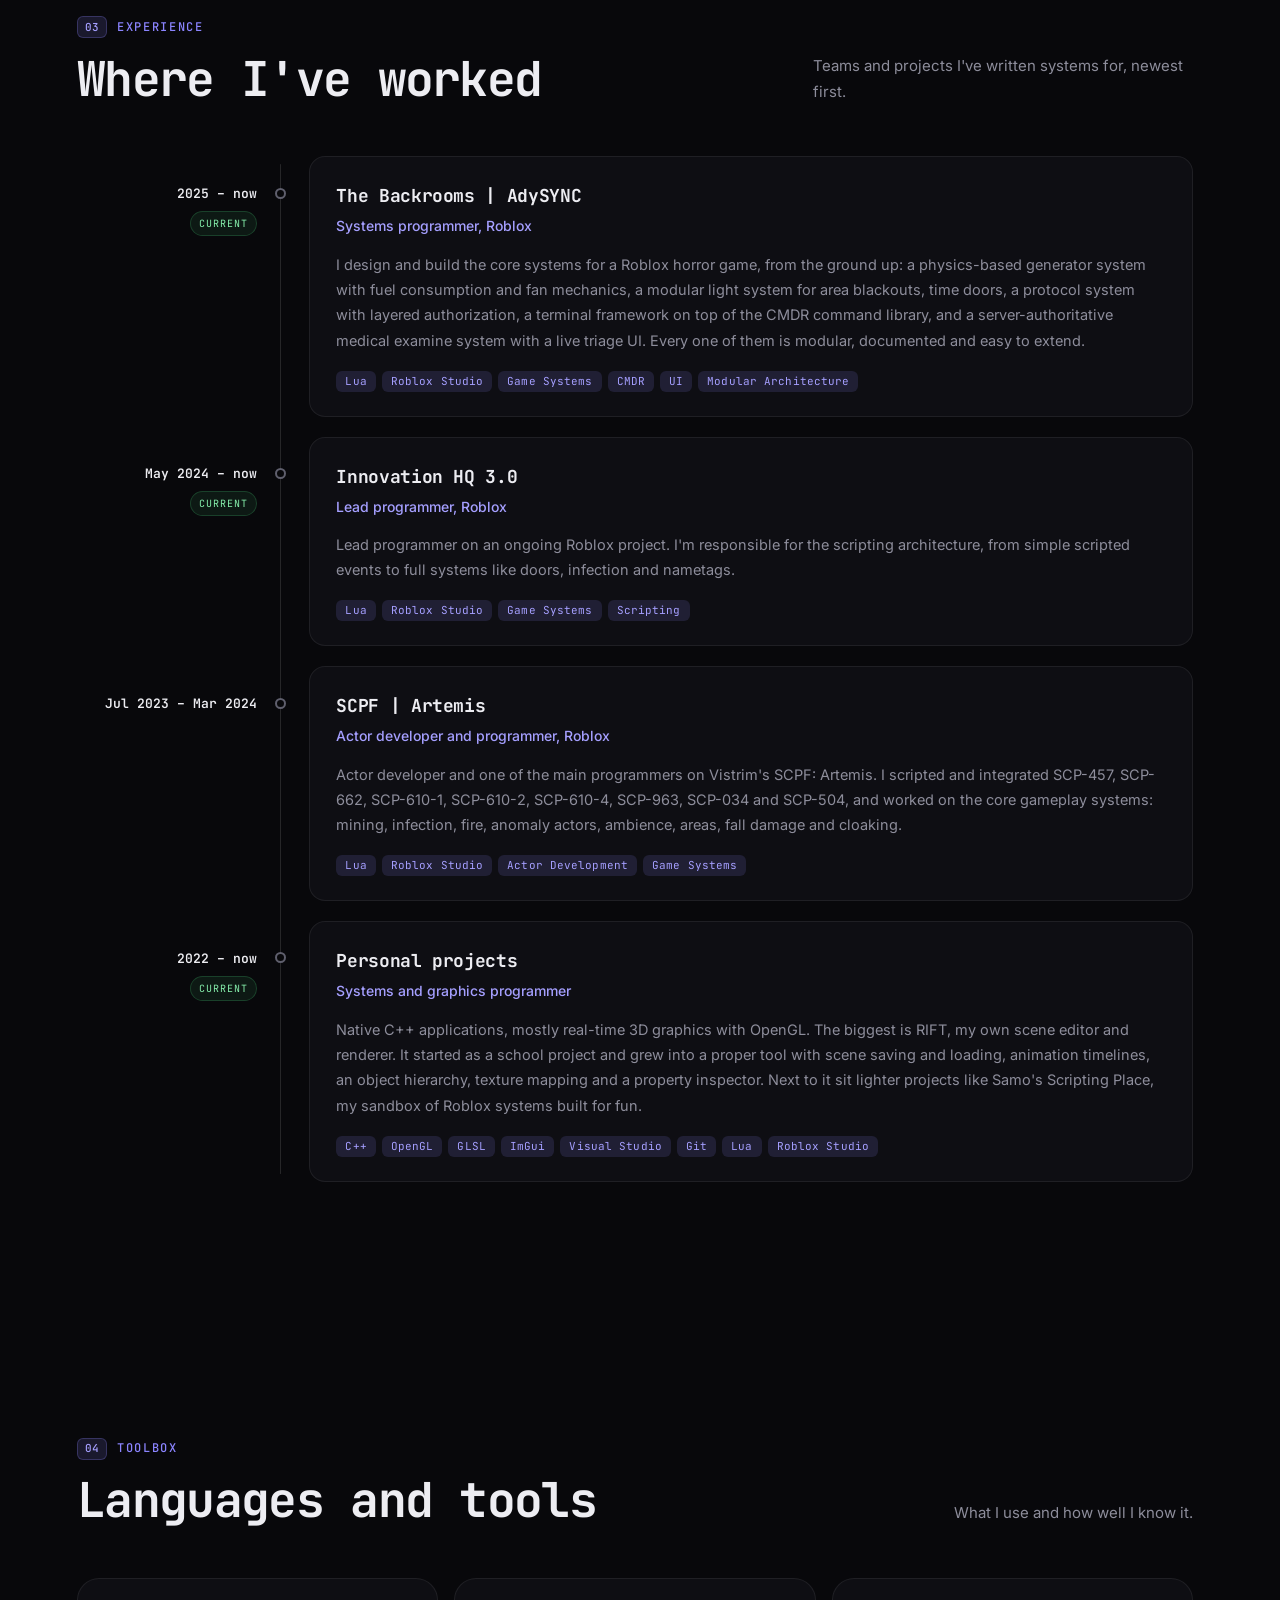
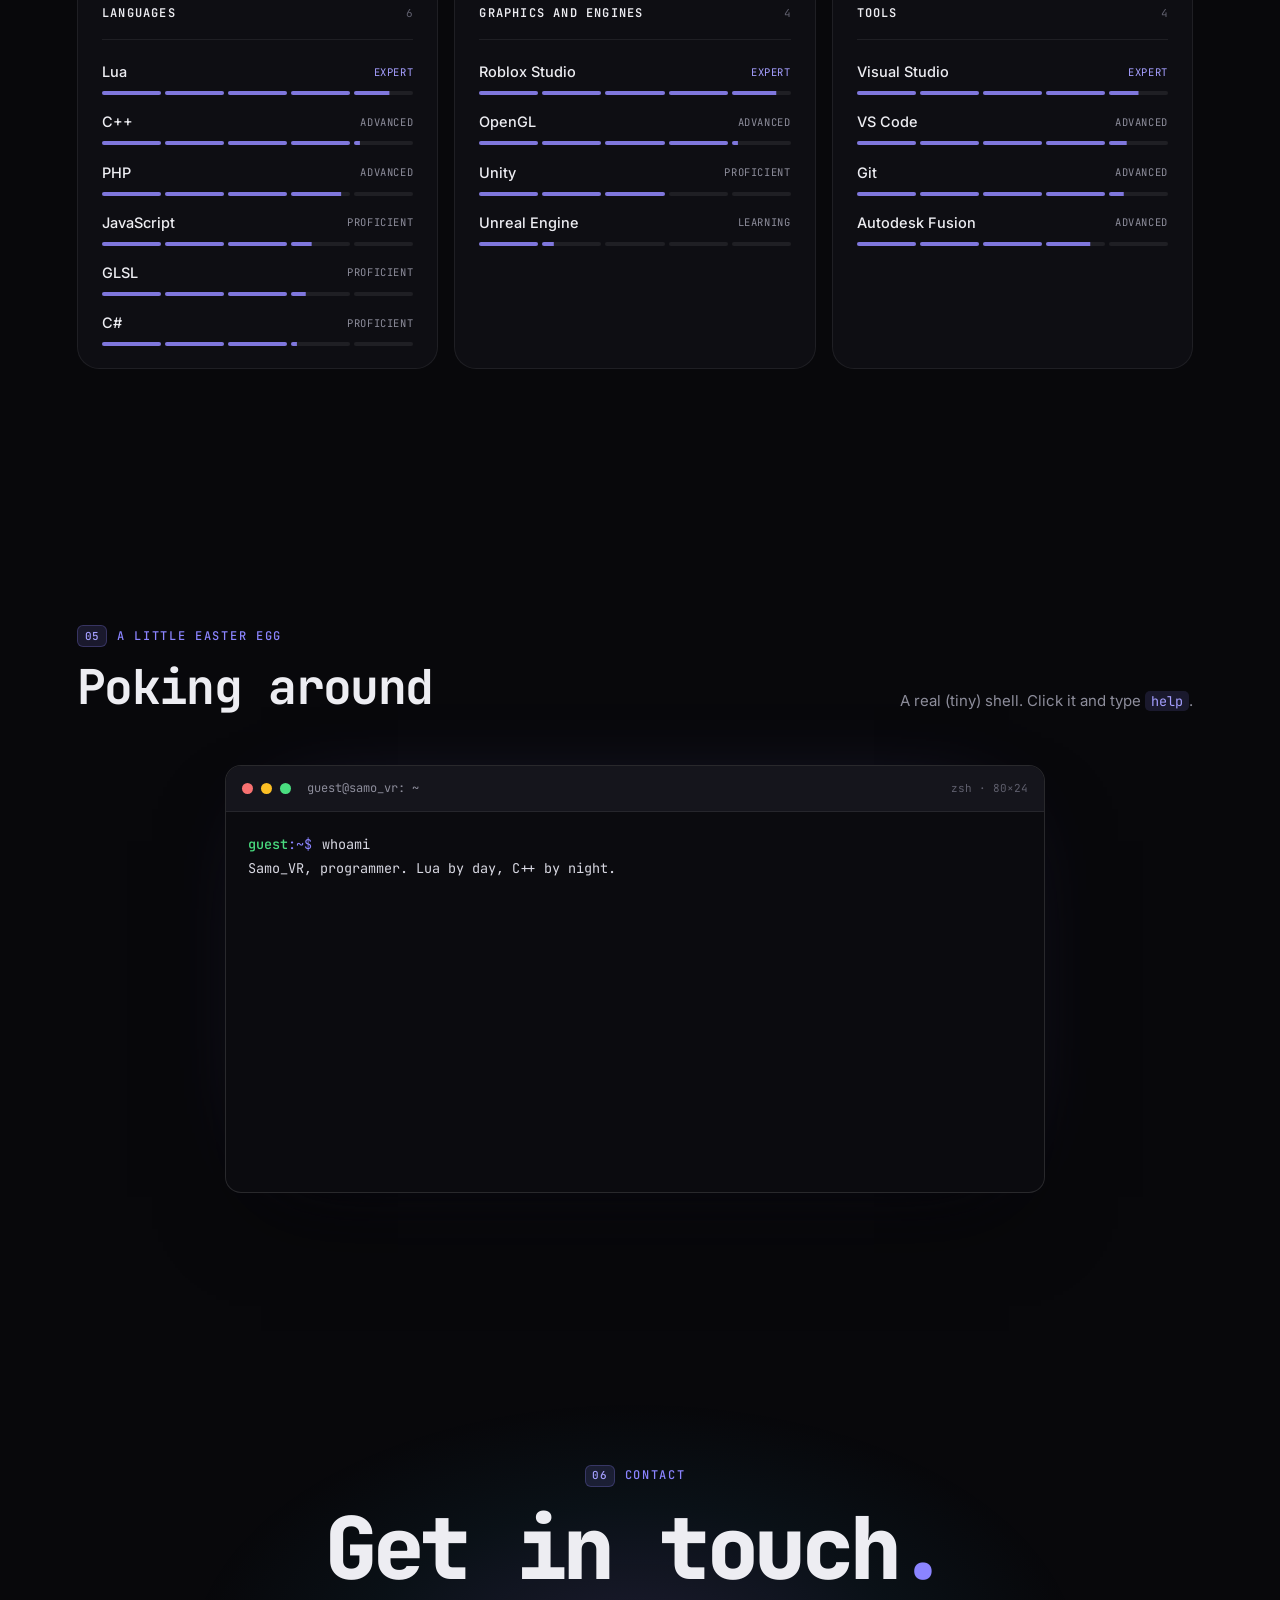
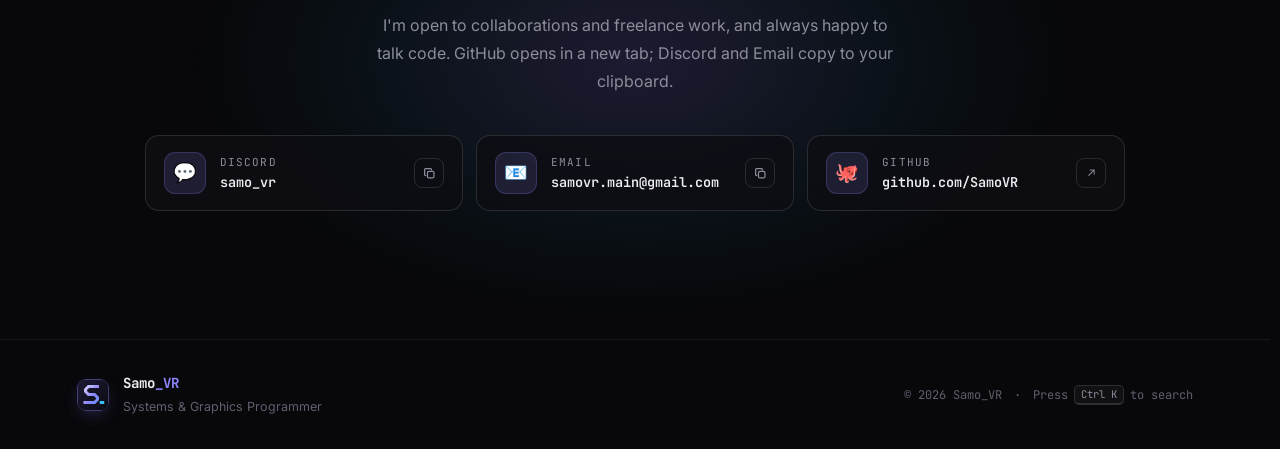
==== commit bce260da: "Add engine grid to hero shader, Properties tab in code card, rewrite site text - Hero shader: engine" ====
--- a/index.html
+++ b/index.html
@@ -18,7 +18,7 @@
 <meta property="og:description" content="Game systems in Lua for Roblox, real-time graphics in C++ / OpenGL. Projects, system breakdowns and videos.">
 <meta property="og:url" content="https://samovr.github.io/">
 <meta property="og:site_name" content="Samo_VR">
-<meta property="og:image" content="https://samovr.github.io/images/og-card.png">
+<meta property="og:image" content="https://samovr.github.io/images/og-card.png?v=2">
 <meta property="og:image:width" content="1200">
 <meta property="og:image:height" content="630">
 <meta property="og:image:alt" content="Samo_VR, Systems & Graphics Programmer">
@@ -27,9 +27,11 @@
 <meta name="twitter:card" content="summary_large_image">
 <meta name="twitter:title" content="Samo_VR · Systems & Graphics Programmer">
 <meta name="twitter:description" content="Game systems in Lua for Roblox, real-time graphics in C++ / OpenGL.">
-<meta name="twitter:image" content="https://samovr.github.io/images/og-card.png">
-
-<link rel="icon" href="images/favicon.svg" type="image/svg+xml">
+<meta name="twitter:image" content="https://samovr.github.io/images/og-card.png?v=2">
+
+<link rel="icon" href="images/favicon.svg?v=2" type="image/svg+xml">
+<link rel="icon" href="images/favicon-32.png?v=2" type="image/png" sizes="32x32">
+<link rel="apple-touch-icon" href="images/apple-touch-icon.png?v=2">
 
 <script type="application/ld+json">
 {
@@ -46,10 +48,10 @@
 <link rel="preconnect" href="https://fonts.googleapis.com">
 <link rel="preconnect" href="https://fonts.gstatic.com" crossorigin>
 <link href="https://fonts.googleapis.com/css2?family=Inter:wght@300;400;500;600;700&family=JetBrains+Mono:wght@400;500;600;700;800&display=swap" rel="stylesheet">
-<link rel="stylesheet" href="css/shared.css?v=20261021i">
-<link rel="stylesheet" href="css/portfolio.css?v=20261021i">
-<link rel="stylesheet" href="css/medical-demo.css?v=20261021i">
-<link rel="stylesheet" href="css/samos-demo.css?v=20261021i">
+<link rel="stylesheet" href="css/shared.css?v=20261108a">
+<link rel="stylesheet" href="css/portfolio.css?v=20261108a">
+<link rel="stylesheet" href="css/medical-demo.css?v=20261108a">
+<link rel="stylesheet" href="css/samos-demo.css?v=20261108a">
 <script>
   document.documentElement.classList.add('js', 'js-reveal', 'js-hero');
   // if any script fails, never leave content hidden waiting for an animation
@@ -127,17 +129,18 @@
       <dl class="hero-stats" id="hero-stats" data-hero></dl>
     </div>
 
-    <div class="hero-visual" data-hero aria-hidden="true">
-      <div class="code-card" id="code-card">
+    <div class="hero-visual" data-hero>
+      <div class="code-card" id="code-card" aria-label="Editor: my properties and some code">
         <div class="code-head">
           <span class="code-dots"><i></i><i></i><i></i></span>
-          <div class="code-tabs" id="code-tabs"></div>
+          <div class="code-tabs" id="code-tabs" role="tablist" aria-label="Open files"></div>
         </div>
-        <pre class="code-body"><code id="code-body"></code></pre>
+        <div class="code-props" id="code-props" role="tabpanel" aria-label="Properties"></div>
+        <pre class="code-body" id="code-pre" aria-hidden="true" hidden><code id="code-body"></code></pre>
         <div class="code-foot">
           <span id="code-lang">Lua</span>
           <span id="code-pos">Ln 1, Col 1</span>
-          <span class="code-foot-ok">● Ready</span>
+          <span class="code-foot-ok" id="code-ok">● Ready</span>
         </div>
       </div>
       <div class="float-chip"><span class="chip-mono">{ }</span>Modular by design</div>
@@ -362,9 +365,9 @@
   </div>
 </div>
 
-<script src="vendor/gsap.min.js?v=20261021i" defer></script>
-<script src="vendor/ScrollTrigger.min.js?v=20261021i" defer></script>
-<script src="vendor/lenis.min.js?v=20261021i" defer></script>
+<script src="vendor/gsap.min.js?v=20261108a" defer></script>
+<script src="vendor/ScrollTrigger.min.js?v=20261108a" defer></script>
+<script src="vendor/lenis.min.js?v=20261108a" defer></script>
 <!-- site data: fresh URL on every load, so a pushed change shows up on the next refresh (never cached) -->
 <script>document.write('<script src="js/site-data.js?t=' + Date.now() + '"><\/script>');</script>
 <script>
@@ -373,13 +376,13 @@
     document.write('<style>body > *:not(#lockdown-wall){visibility:hidden !important}</style>');
   }
 </script>
-<script src="js/shared-data.js?v=20261021i" defer></script>
-<script src="js/tab-format.js?v=20261021i" defer></script>
-<script src="js/hero-shader.js?v=20261021i" defer></script>
-<script src="js/medical-demo.js?v=20261021i" defer></script>
-<script src="js/samos-demo.js?v=20261021i" defer></script>
-<script src="js/terminal.js?v=20261021i" defer></script>
-<script src="js/portfolio.js?v=20261021i" defer></script>
-<script src="js/fx.js?v=20261021i" defer></script>
+<script src="js/shared-data.js?v=20261108a" defer></script>
+<script src="js/tab-format.js?v=20261108a" defer></script>
+<script src="js/hero-shader.js?v=20261108a" defer></script>
+<script src="js/medical-demo.js?v=20261108a" defer></script>
+<script src="js/samos-demo.js?v=20261108a" defer></script>
+<script src="js/terminal.js?v=20261108a" defer></script>
+<script src="js/portfolio.js?v=20261108a" defer></script>
+<script src="js/fx.js?v=20261108a" defer></script>
 </body>
 </html>
--- a/css/portfolio.css
+++ b/css/portfolio.css
@@ -682,3 +682,37 @@
   .marquee-track{transform:none !important}
   .code-card{transform:none}
 }
+
+/* ════════════════ HERO CODE CARD: clickable tabs + Properties pane ════════════════
+   Tab 0 is me as a selected object, laid out like Roblox Studio's
+   Properties window; the other tabs are the typing snippets. */
+.code-tabs{position:relative;overflow-x:auto;scrollbar-width:none}
+.code-tabs::-webkit-scrollbar{display:none}
+.code-tab{background:none;border:0;border-bottom:2px solid transparent;cursor:pointer}
+.code-tab:hover{color:var(--text)}
+.code-tab:focus-visible{outline-offset:-3px}
+.code-tab img{width:12px;height:12px;border-radius:3px;flex-shrink:0}
+.code-tab-props{flex-shrink:0}
+.code-props{height:328px;overflow:auto;font-family:var(--mono);font-size:12px;line-height:1.4;color:#cfd0dc;scrollbar-width:thin}
+.code-props dl{margin:0}
+.cp-obj{display:flex;align-items:center;gap:8px;padding:10px 14px;border-bottom:1px solid var(--border)}
+.cp-obj img{border-radius:4px}
+.cp-obj b{color:var(--text)}
+.cp-obj span{margin-left:auto;color:var(--muted2)}
+.cp-group{padding:5px 14px;font-size:10.5px;font-weight:600;letter-spacing:.08em;text-transform:uppercase;color:var(--muted);background:rgba(255,255,255,.03);border-bottom:1px solid var(--border)}
+.cp-row{display:grid;grid-template-columns:36% minmax(0,1fr);border-bottom:1px solid var(--border)}
+.cp-row dt{padding:7px 10px 7px 14px;color:var(--muted);border-right:1px solid var(--border);white-space:nowrap;overflow:hidden;text-overflow:ellipsis}
+.cp-row dd{min-width:0;padding:7px 12px;color:var(--text);white-space:nowrap;overflow:hidden;text-overflow:ellipsis}
+.cp-live{display:inline-flex;align-items:center;gap:7px;color:#bbf7d0}
+.cp-live i{width:7px;height:7px;border-radius:50%;background:#4ade80;box-shadow:0 0 0 3px rgba(74,222,128,.15)}
+.cp-val{display:flex;align-items:center;justify-content:space-between;gap:8px;width:100%;padding:0;border:0;background:none;color:inherit;font:inherit;text-align:left;text-decoration:none;cursor:pointer}
+.cp-val span{min-width:0;overflow:hidden;text-overflow:ellipsis}
+.cp-val svg{flex-shrink:0;color:var(--muted2);transition:color .2s}
+.cp-val:hover,.cp-val:hover svg{color:var(--accent-hi)}
+@media (max-width:640px){.code-props{height:290px;font-size:11.5px}}
+
+/* project write-ups can hold paragraphs and lists */
+.pm-desc p+p,.pm-desc p+ul,.pm-desc ul+p{margin-top:1em}
+.pm-desc ul{padding-left:1.25rem;margin-top:.6em}
+.pm-desc li+li{margin-top:.35em}
+.pm-desc li::marker{color:var(--ac)}
